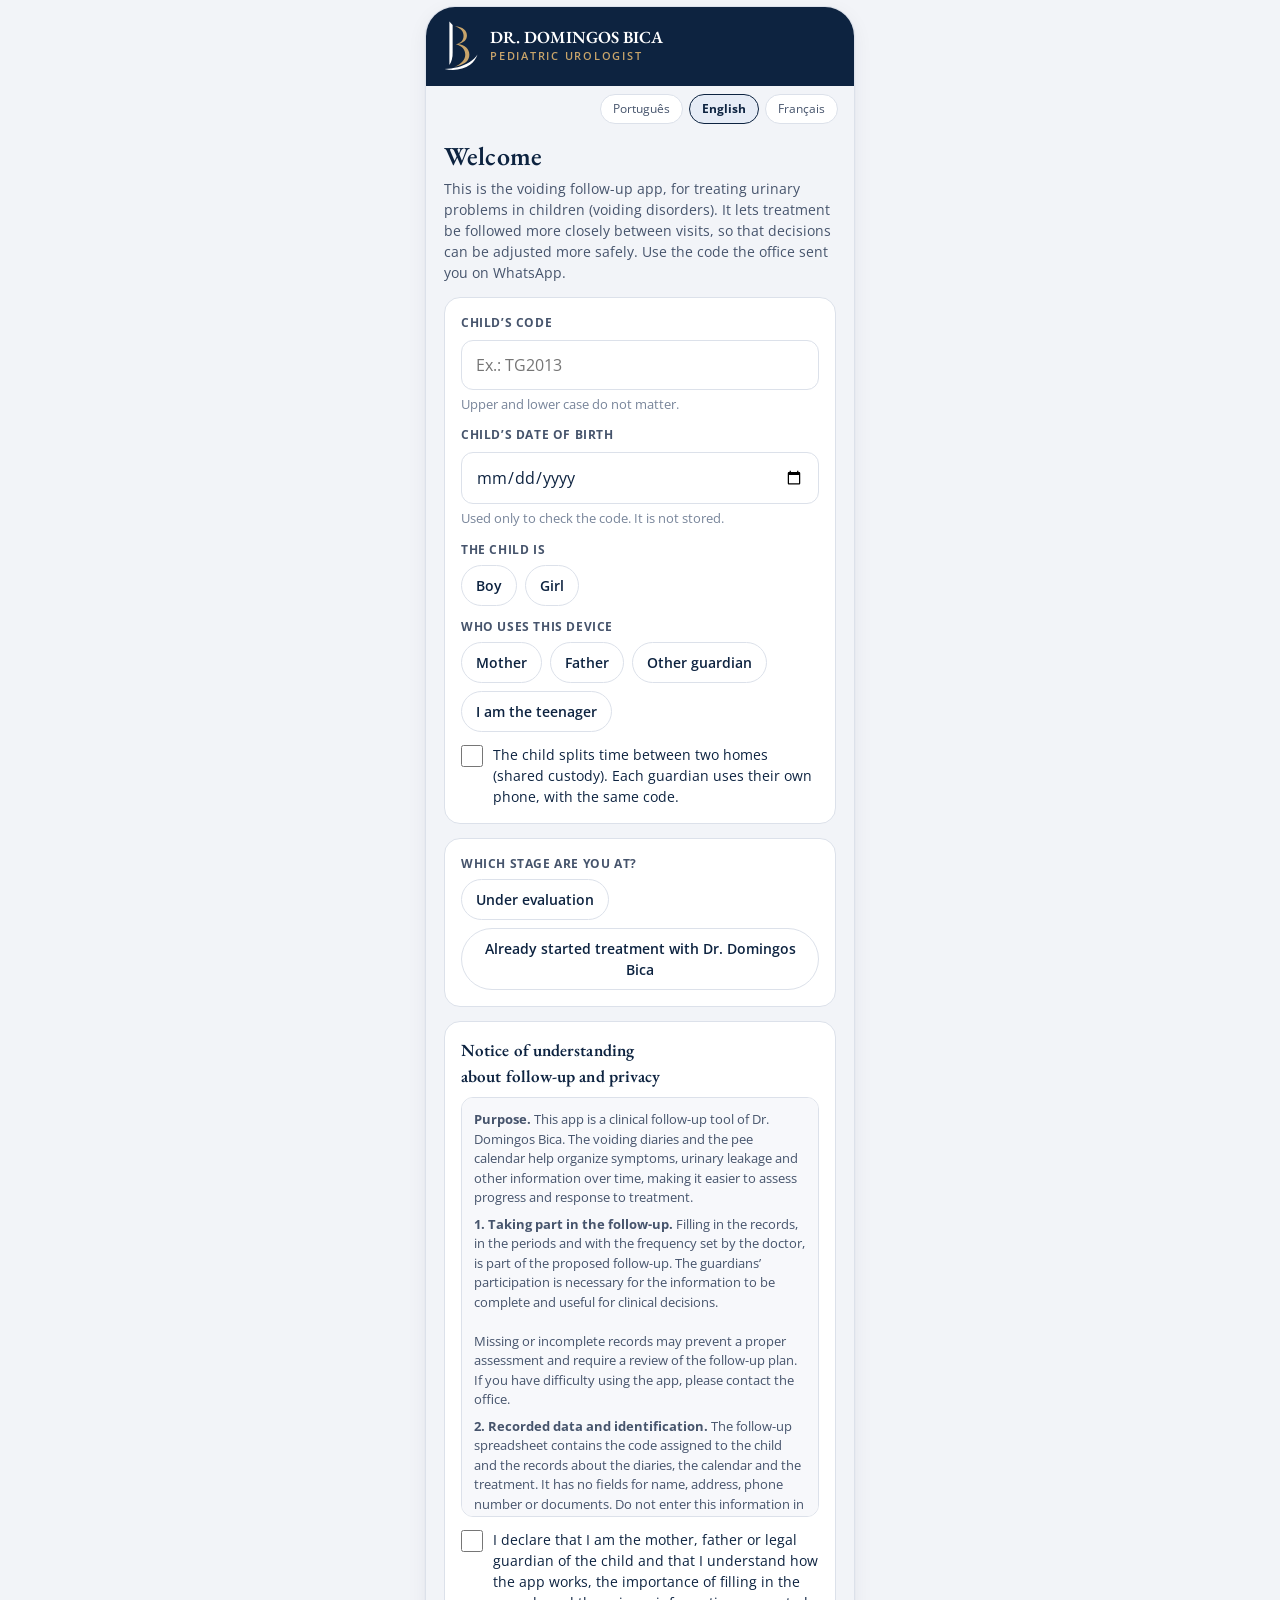
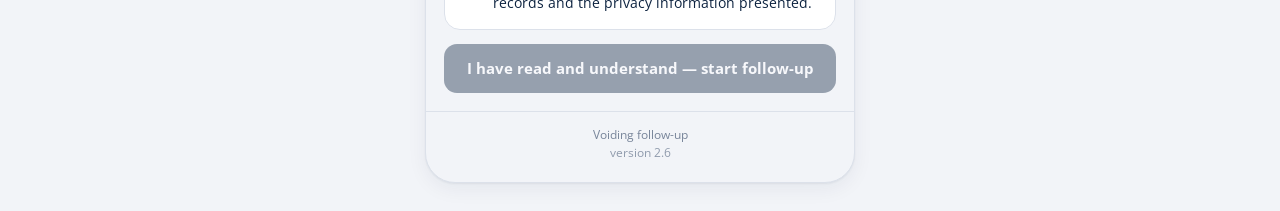
==== index.html @ 920773d8 "Add files via upload" ====
<!doctype html>
<html lang="pt-BR"><head><meta charset="utf-8">
<title>Calendário do xixi</title>
<meta name="viewport" content="width=device-width,initial-scale=1,viewport-fit=cover">
<meta name="theme-color" content="#0D2340">
<meta name="apple-mobile-web-app-capable" content="yes"><meta name="mobile-web-app-capable" content="yes">
<meta name="apple-mobile-web-app-title" content="Calendário do xixi">
<meta name="apple-mobile-web-app-status-bar-style" content="black-translucent">
<meta name="robots" content="noindex,nofollow">
<link rel="manifest" href="manifest.webmanifest">
<link rel="apple-touch-icon" href="icons/apple-touch-icon.png">
<link rel="icon" href="icons/icon-192.png">
<link rel="preload" href="fonts/open-sans-latin-400-normal.woff2" as="font" type="font/woff2" crossorigin>
<style>
@font-face{font-family:'EB Garamond';font-weight:500;font-style:normal;font-display:swap;src:url(fonts/eb-garamond-latin-500-normal.woff2) format('woff2')}
@font-face{font-family:'EB Garamond';font-weight:600;font-style:normal;font-display:swap;src:url(fonts/eb-garamond-latin-600-normal.woff2) format('woff2')}
@font-face{font-family:'Open Sans';font-weight:400;font-style:normal;font-display:swap;src:url(fonts/open-sans-latin-400-normal.woff2) format('woff2')}
@font-face{font-family:'Open Sans';font-weight:600;font-style:normal;font-display:swap;src:url(fonts/open-sans-latin-600-normal.woff2) format('woff2')}
@font-face{font-family:'Open Sans';font-weight:700;font-style:normal;font-display:swap;src:url(fonts/open-sans-latin-700-normal.woff2) format('woff2')}
/* Layout: duas superfícies. App dos pais = coluna de celular (marca azul-marinho e dourado). Painel do médico = ferramenta densa, largura total. */
:root{
  --bg:#F2F4F8; --surface:#FFFFFF; --surface2:#F7F8FB;
  --ink:#0D2340; --ink2:#46546C; --muted:#78859A;
  --line:#DCE1EA; --grid:#E4E8EF; --axis:#C3CBD8;
  --brand:#0D2340; --hdr:#0D2340; --hdr-ink:#FFFFFF; --gold:#C8A46A; --gold-ink:#7A5B22; --gold-wash:#F6EEDD;
  --btn:#0D2340; --btn-ink:#FFFFFF; --sel:#E6ECF6; --sel-line:#0D2340;
  --good:#0ca30c; --warn:#fab219; --crit:#d03b3b; --info:#2a78d6;
  --c-noite:#2a78d6; --c-dia:#eb6834; --c-int:#1baf7a; --med:#0D2340;
  --shadow:0 1px 2px rgba(13,35,64,.06),0 6px 20px rgba(13,35,64,.06);
  --serif:'EB Garamond',Georgia,'Times New Roman',serif; --sans:'Open Sans',system-ui,-apple-system,'Segoe UI',sans-serif;
}
@media (prefers-color-scheme:dark){:root:not([data-theme="light"]){
  --bg:#0A1424; --surface:#12203A; --surface2:#172846;
  --ink:#EAEFF7; --ink2:#B4C0D4; --muted:#8190A8;
  --line:#26395A; --grid:#22344F; --axis:#34496A;
  --hdr:#0F2848; --btn:#C8A46A; --btn-ink:#0D2340; --sel:#1C3156; --sel-line:#C8A46A; --gold-ink:#E3C48C; --gold-wash:#2A2A2E;
  --c-noite:#3987e5; --c-dia:#d95926; --c-int:#199e70; --med:#9DB4D8;
  --shadow:0 1px 2px rgba(0,0,0,.3),0 6px 20px rgba(0,0,0,.25); color-scheme:dark}}
:root[data-theme="dark"]{
  --bg:#0A1424; --surface:#12203A; --surface2:#172846;
  --ink:#EAEFF7; --ink2:#B4C0D4; --muted:#8190A8;
  --line:#26395A; --grid:#22344F; --axis:#34496A;
  --hdr:#0F2848; --btn:#C8A46A; --btn-ink:#0D2340; --sel:#1C3156; --sel-line:#C8A46A; --gold-ink:#E3C48C; --gold-wash:#2A2A2E;
  --c-noite:#3987e5; --c-dia:#d95926; --c-int:#199e70; --med:#9DB4D8;
  --shadow:0 1px 2px rgba(0,0,0,.3),0 6px 20px rgba(0,0,0,.25); color-scheme:dark}
*{box-sizing:border-box}
html,body{margin:0}
body{background:var(--bg);color:var(--ink);font:15px/1.5 var(--sans);padding-inline:max(16px,env(safe-area-inset-left,0px)) max(16px,env(safe-area-inset-right,0px));padding-block:0 28px;-webkit-text-size-adjust:100%}
button{font:inherit;color:inherit;cursor:pointer}
input,select,textarea{font:inherit;color:inherit}
h1,h2,h3{font-family:var(--serif);font-weight:600;margin:0;letter-spacing:.005em;text-wrap:balance}
h1{font-size:26px;line-height:1.15} h2{font-size:21px} h3{font-size:17px}
p{margin:0}
a{color:inherit}
.sr{position:absolute;left:-9999px}
:focus-visible{outline:2px solid var(--gold);outline-offset:2px}
/* barra do protótipo */
.proto{position:sticky;top:env(safe-area-inset-top,0px);z-index:30;background:var(--bg);padding:10px 0 8px;display:flex;flex-wrap:wrap;gap:8px 12px;align-items:center;justify-content:center;max-width:1120px;margin:0 auto}
.seg{display:inline-flex;background:var(--surface);border:1px solid var(--line);border-radius:12px;padding:3px;gap:2px}
.seg button{border:0;background:none;padding:7px 12px;border-radius:9px;font-size:13px;font-weight:600;color:var(--ink2);white-space:nowrap}
.seg button[aria-pressed="true"]{background:var(--btn);color:var(--btn-ink)}
.tag{font-size:11px;font-weight:700;letter-spacing:.06em;text-transform:uppercase;color:var(--gold-ink);background:var(--gold-wash);padding:4px 9px;border-radius:99px}
.mini{border:1px solid var(--line);background:var(--surface);border-radius:10px;padding:6px 10px;font-size:12px;color:var(--ink2)}
/* ===== app dos pais ===== */
.phone{max-width:430px;margin:6px auto 0;background:var(--bg);border-radius:30px;border:1px solid var(--line);box-shadow:var(--shadow);overflow:hidden;min-height:720px;position:relative;display:flex;flex-direction:column}
@media (max-width:520px){.phone{border-radius:0;border:0;box-shadow:none;margin-inline:calc(-1*max(16px,env(safe-area-inset-left,0px)));margin-inline-end:calc(-1*max(16px,env(safe-area-inset-right,0px)))}}
.hdr{background:var(--hdr);color:var(--hdr-ink);padding:14px 18px;display:flex;align-items:center;gap:12px}
.hdr svg{width:34px;height:auto;flex:none}
.hdr .nm{font-family:var(--serif);font-size:19px;font-weight:600;line-height:1.1}
.hdr .sub{font-size:11px;letter-spacing:.16em;text-transform:uppercase;color:var(--gold);font-weight:600;margin-top:2px}
.hdr .who{margin-left:auto;font-size:12px;color:#C9D3E4;text-align:right}
.body{padding:18px;display:flex;flex-direction:column;gap:14px;flex:1}
.foot{padding:14px 18px 20px;font-size:12px;color:var(--muted);text-align:center;border-top:1px solid var(--line)}
.foot a{color:var(--gold-ink);font-weight:600;text-decoration:none}
.card{background:var(--surface);border:1px solid var(--line);border-radius:16px;padding:16px}
.card.flat{box-shadow:none}
.lead{color:var(--ink2);font-size:14px}
.row{display:flex;gap:10px;align-items:center}
.row.wrap{flex-wrap:wrap}
.sp{flex:1}
.btn{display:inline-flex;align-items:center;justify-content:center;gap:8px;border:0;border-radius:13px;padding:13px 18px;font-weight:700;background:var(--btn);color:var(--btn-ink);min-height:48px;font-size:15px}
.btn.block{width:100%}
.btn.ghost{background:transparent;color:var(--ink);border:1.5px solid var(--line)}
.btn.gold{background:var(--gold);color:#0D2340}
.btn.sm{padding:8px 12px;min-height:36px;font-size:13px;border-radius:10px}
.btn[disabled]{opacity:.4;cursor:not-allowed}
.lbl{display:block;font-size:12px;font-weight:700;letter-spacing:.05em;text-transform:uppercase;color:var(--ink2);margin-bottom:6px}
.in{width:100%;border:1.5px solid var(--line);background:var(--surface);border-radius:12px;padding:12px 14px;min-height:48px}
.in:focus{outline:2px solid var(--gold);border-color:transparent}
.field{display:flex;flex-direction:column;gap:2px}
.chips{display:flex;flex-wrap:wrap;gap:8px}
.chip{border:1.5px solid var(--line);background:var(--surface);border-radius:99px;padding:9px 14px;font-size:14px;font-weight:600;min-height:40px;color:var(--ink)}
.chip[aria-pressed="true"]{background:var(--sel);border-color:var(--sel-line)}
.chk{display:flex;gap:10px;align-items:flex-start;font-size:14px;cursor:pointer}
.chk input{width:22px;height:22px;margin:1px 0 0;flex:none;accent-color:var(--brand)}
.term{max-height:min(52vh,420px);overflow:auto;border:1px solid var(--line);border-radius:12px;padding:12px;font-size:13px;color:var(--ink2);background:var(--surface2)}
.term p{margin:0 0 7px}
.note{font-size:12.5px;color:var(--ink2);background:var(--gold-wash);border-radius:12px;padding:10px 12px}
.menu{display:flex;flex-direction:column;gap:10px}
.mi{display:flex;align-items:center;gap:14px;width:100%;text-align:left;background:var(--surface);border:1px solid var(--line);border-radius:16px;padding:14px 16px;min-height:72px}
.mi .t{font-weight:700;font-size:16px}
.mi .d{font-size:13px;color:var(--ink2);margin-top:1px}
.mi .ic{width:44px;height:44px;border-radius:12px;background:var(--sel);display:grid;place-items:center;flex:none;font-size:22px}
.sem{display:inline-flex;align-items:center;gap:6px;font-size:12px;font-weight:700;padding:4px 9px 4px 6px;border-radius:99px;background:var(--surface2);border:1px solid var(--line);white-space:nowrap}
.sem i{display:grid;place-items:center;width:18px;height:18px;border-radius:50%;color:#fff;font-style:normal;font-size:12px;line-height:1}
.sem.g i{background:var(--good)} .sem.y i{background:var(--warn);color:#3a2a00} .sem.r i{background:var(--crit)} .sem.n i{background:var(--muted)}
.back{background:none;border:0;padding:6px 0;font-weight:700;color:var(--ink2);display:inline-flex;gap:6px;align-items:center;min-height:36px}
.big{display:grid;grid-template-columns:1fr 1fr;gap:10px}
.sym{display:flex;flex-direction:column;align-items:center;justify-content:center;gap:4px;border:2px solid var(--line);background:var(--surface);border-radius:18px;padding:14px 8px;min-height:104px;font-weight:700;font-size:13px;text-align:center}
.sym b{font-size:34px;line-height:1;font-weight:400}
.sym[aria-pressed="true"]{border-color:var(--sel-line);background:var(--sel)}
.cal{display:grid;grid-template-columns:repeat(7,1fr);gap:4px}
.cal .h{font-size:11px;font-weight:700;text-align:center;color:var(--muted);text-transform:uppercase;padding:2px 0}
.day{aspect-ratio:1/1.12;border:1px solid var(--line);background:var(--surface);border-radius:10px;padding:3px 2px;display:flex;flex-direction:column;align-items:center;justify-content:space-between;font-size:11px;color:var(--ink2);min-width:0}
.day b{font-size:18px;line-height:1;font-weight:400}
.day .fl{font-size:9px;line-height:1;min-height:9px}
.day.off{opacity:.38}
.day.today{border:2px solid var(--gold)}
.day.miss{background:var(--surface2)}
.day.hit{cursor:pointer}
.legend{display:grid;grid-template-columns:1fr 1fr;gap:6px 12px;font-size:12.5px;color:var(--ink2)}
.sheetbg{position:fixed;inset:0;background:rgba(5,12,25,.5);z-index:60;display:flex;align-items:flex-end;justify-content:center}
.sheet{background:var(--surface);width:100%;max-width:430px;border-radius:22px 22px 0 0;padding:18px 18px calc(18px + env(safe-area-inset-bottom,0px));max-height:92vh;overflow:auto;display:flex;flex-direction:column;gap:14px}
.sheet h2{font-size:20px}
.stepper{display:flex;align-items:center;gap:6px}
.stepper button{width:44px;height:44px;border-radius:12px;border:1.5px solid var(--line);background:var(--surface);font-size:22px;font-weight:700;line-height:1}
.stepper output{min-width:44px;text-align:center;font-size:20px;font-weight:700}
.qrow{display:flex;gap:10px;align-items:center;justify-content:space-between;padding:10px 0;border-top:1px solid var(--line)}
.qrow:first-child{border-top:0}
.qrow .q{font-size:14px;font-weight:600;flex:1}
.q small{display:block;font-weight:400;color:var(--muted);font-size:12px}
table.t{width:100%;border-collapse:collapse;font-size:13px}
table.t th{font-size:11px;letter-spacing:.05em;text-transform:uppercase;color:var(--muted);text-align:left;font-weight:700;padding:6px 8px;border-bottom:1px solid var(--line);white-space:nowrap}
table.t td{padding:8px;border-bottom:1px solid var(--line);vertical-align:top}
table.t tr:last-child td{border-bottom:0}
.tw{overflow-x:auto}
.toast{position:fixed;left:50%;bottom:calc(22px + env(safe-area-inset-bottom,0px));transform:translateX(-50%);background:var(--ink);color:var(--bg);padding:11px 16px;border-radius:12px;font-weight:600;font-size:14px;z-index:90;box-shadow:var(--shadow)}
#tip{position:fixed;z-index:95;pointer-events:none;background:var(--ink);color:var(--bg);font-size:12px;padding:6px 9px;border-radius:8px;max-width:240px;line-height:1.35;display:none}
/* ===== painel do médico ===== */
.doc{max-width:1120px;margin:6px auto 0;display:flex;flex-direction:column;gap:16px}
.dhdr{display:flex;align-items:center;gap:12px;flex-wrap:wrap}
.dhdr svg{width:34px;height:auto;flex:none}
.dhdr .nm{font-family:var(--serif);font-size:22px;font-weight:600;line-height:1.1}
.dhdr .sub{font-size:11px;letter-spacing:.16em;text-transform:uppercase;color:var(--gold-ink);font-weight:700}
.tabs{display:flex;gap:6px;overflow-x:auto;padding-bottom:2px}
.tabs button{border:1px solid var(--line);background:var(--surface);border-radius:99px;padding:8px 14px;font-weight:600;font-size:14px;white-space:nowrap}
.tabs button[aria-pressed="true"]{background:var(--btn);color:var(--btn-ink);border-color:transparent}
.kpis{display:grid;grid-template-columns:repeat(auto-fit,minmax(130px,1fr));gap:10px}
.kpi{background:var(--surface);border:1px solid var(--line);border-radius:14px;padding:12px 14px;text-align:left;display:flex;flex-direction:column;gap:2px}
.kpi b{font-size:30px;line-height:1.05;font-weight:700}
.kpi span{font-size:12.5px;color:var(--ink2)}
.pill{display:inline-flex;align-items:center;gap:6px;border-radius:99px;padding:3px 10px 3px 8px;font-size:12px;font-weight:700;background:var(--surface2);border:1px solid var(--line);white-space:nowrap}
.pill u{width:9px;height:9px;display:inline-block;background:var(--muted);border-radius:50%}
.pill.warn u{background:var(--warn)} .pill.crit u{background:var(--crit);border-radius:2px;transform:rotate(45deg)} .pill.ok u{background:var(--good)} .pill.info u{background:var(--info);border-radius:2px} .pill.gray u{background:var(--muted)}
.mod{display:inline-block;font-size:11px;font-weight:700;padding:2px 7px;border-radius:6px;background:var(--sel);color:var(--ink);margin-right:3px}
.g2{display:grid;grid-template-columns:repeat(auto-fit,minmax(300px,1fr));gap:14px}
.plist tr{cursor:pointer}
.plist tr:hover td{background:var(--surface2)}
.charttitle{display:flex;gap:8px;align-items:baseline;flex-wrap:wrap;margin-bottom:2px}
.charttitle h3{font-size:16px}
.charttitle small{color:var(--muted);font-size:12.5px}
.chartbox svg{display:block;width:100%;height:auto;overflow:visible}
.chartbox text{fill:var(--muted);font:11px var(--sans)}
.chartbox text.k{fill:var(--ink2)}
.stat{display:flex;flex-direction:column;gap:2px;min-width:110px}
.stat b{font-size:28px;line-height:1.05}
.stat span{font-size:12.5px;color:var(--ink2)}
.wk{display:grid;grid-template-columns:34px 1fr 48px;gap:8px;align-items:center;font-size:12.5px;color:var(--ink2)}
.wk i{display:block;height:12px;border-radius:0 4px 4px 0;background:var(--c-noite)}
.bar{height:14px;background:var(--grid);border-radius:7px;overflow:hidden;position:relative}
.bar i{display:block;height:100%;background:var(--c-noite);border-radius:7px 0 0 7px}
.flag{font-size:11px;font-weight:700;border-radius:6px;padding:1px 6px;background:var(--gold-wash);color:var(--gold-ink)}
textarea.msg{width:100%;min-height:130px;border:1.5px solid var(--line);background:var(--surface2);border-radius:12px;padding:12px;font-size:13.5px;line-height:1.5;resize:vertical}
.hint{font-size:12.5px;color:var(--muted)}
details>summary{cursor:pointer;font-weight:700}
@media (max-width:520px){.seg{max-width:100%}.seg button{padding:7px 8px;font-size:12px}.proto .seg{flex-wrap:wrap;justify-content:center}}
.hdr .nm,.dhdr .nm{text-transform:uppercase;width:max-content;white-space:nowrap}
.hdr .nm{font-size:17px}.hdr .sub,.dhdr .sub{width:max-content;white-space:nowrap}
/* iPhone: evita zoom automático ao tocar em campos e rolagem lateral */
html,body{overflow-x:hidden;overflow-x:clip;max-width:100%}
.in,input,select,textarea{font-size:16px}
.field{min-width:0}
input[type=date],input[type=time],input[type=number]{min-width:0;max-width:100%;-webkit-appearance:none;appearance:none;text-align:left}
input[type=date]::-webkit-date-and-time-value{text-align:left;min-height:1.2em}

.lang{display:flex;justify-content:flex-end;gap:6px;padding:8px 16px 0;flex-wrap:wrap}
.lang button{font:inherit;font-size:12px;min-height:30px;padding:4px 12px;border:1px solid var(--line);background:var(--surface);color:var(--ink2);border-radius:999px;cursor:pointer}
.lang button[aria-pressed="true"]{background:var(--sel);border-color:var(--sel-line);color:var(--ink);font-weight:700}
.mi.locked{opacity:.55;cursor:default;background:var(--surface2)}
.mi.locked .lock{font-size:16px;flex:none}

a.btn{text-decoration:none}

h3.ct{display:flex;align-items:center;gap:10px;margin-bottom:4px;color:var(--c-noite);font-size:19px}
h3.ct span{font-size:1.35em;line-height:1}
.day .st{font-weight:700;font-size:11px;margin-right:2px}
.day .st.ok{color:var(--good)} .day .st.wn{color:#c98a00} .day .st.bad{color:var(--crit)}
.dots::after{content:'';display:inline-block;width:1.2em;text-align:left;animation:dots 1.2s steps(4,end) infinite}
@keyframes dots{0%{content:''}25%{content:'.'}50%{content:'..'}75%{content:'...'}}
.ld{position:fixed;top:0;left:0;right:0;height:3px;z-index:99;background:linear-gradient(90deg,transparent,var(--gold),transparent);background-size:40% 100%;background-repeat:no-repeat;animation:ld 1s linear infinite}
@keyframes ld{from{background-position:-40% 0}to{background-position:140% 0}}

.chip.tiny{min-height:0;padding:5px 11px;font-size:12.5px;white-space:nowrap}
details.acc{padding:0}
details.acc>summary{list-style:none;display:flex;align-items:center;gap:10px;padding:14px 16px;cursor:pointer;font-size:16px}
details.acc>summary::-webkit-details-marker{display:none}
details.acc>summary b{flex:1;font-family:var(--serif,inherit);font-weight:600;font-size:18px;color:var(--c-noite)}
details.acc>summary .ic,details.acc>summary>span:first-child{font-size:22px}
details.acc>summary::after{content:'›';font-size:22px;color:var(--muted);transition:transform .2s}
details.acc[open]>summary::after{transform:rotate(90deg)}

details.acc>.accb{padding:6px 16px 14px}

.clinks{display:grid;grid-template-columns:repeat(3,1fr);gap:10px;padding:14px 18px 6px}
.clinks a{display:flex;flex-direction:column;align-items:center;justify-content:center;gap:6px;min-height:84px;padding:12px 6px;text-align:center;font-size:13px;font-weight:600;line-height:1.25;color:var(--c-noite);text-decoration:none;background:var(--surface);border:1px solid var(--line);border-radius:16px;box-shadow:var(--shadow)}
.clinks a span{font-size:24px;line-height:1}
.clinks a:active{background:var(--sel)}
.card.dim{opacity:.62;background:var(--surface2)}

</style></head><body>
<main id="app"></main>
<script>
/* Preencha API_URL com o endereço do programa do Google (termina em /exec) */
const API_URL='https://script.google.com/macros/s/AKfycbxOjWwSj60sG7hnjUilc_hHmllMNoVv36OOzKeRVvDBodoyF36NVerPX-jxHn_pS4eX/exec';
const APP_V='2.6';
const TERMO_V='2026-10-v2';

'use strict';
const MS=864e5;
const mkToday=()=>{const d=new Date();return new Date(d.getFullYear(),d.getMonth(),d.getDate(),12)};
let TODAY=mkToday();
const P=s=>{const a=s.split('-').map(Number);return new Date(a[0],a[1]-1,a[2],12)};
const p2=n=>String(n).padStart(2,'0');
const I=d=>d.getFullYear()+'-'+p2(d.getMonth()+1)+'-'+p2(d.getDate());
const add=(d,n)=>{const r=new Date(d.getTime());r.setDate(r.getDate()+n);return r};
const diff=(a,b)=>Math.round((a-b)/MS);
let F=d=>p2(d.getDate())+'/'+p2(d.getMonth()+1);
let FY=d=>F(d)+'/'+d.getFullYear();
let DS=['dom','seg','ter','qua','qui','sex','sáb'];
let DL=['domingo','segunda-feira','terça-feira','quarta-feira','quinta-feira','sexta-feira','sábado'];
let MN=['janeiro','fevereiro','março','abril','maio','junho','julho','agosto','setembro','outubro','novembro','dezembro'];
const monday=d=>add(d,-((d.getDay()+6)%7));
const esc=s=>String(s==null?'':s).replace(/[&<>"]/g,c=>({'&':'&amp;','<':'&lt;','>':'&gt;','"':'&quot;'}[c]));
const num=(v,dec)=>{const s=(Math.round(v*10)/10).toFixed(dec==null?1:dec);return s.replace('.',',').replace(/,0$/,'')};
const MARK='<svg viewBox="50 45 480 715" aria-hidden="true"><path fill="currentColor" d="M126 52 L172 100 L172 496 C172 556 160 614 126 666 Z"/><path fill="#C8A46A" d="M205 118 C315 126 374 177 374 251 C374 315 330 350 250 371 C345 386 408 441 408 520 C408 611 333 663 198 691 C297 648 350 592 350 520 C350 450 310 403 218 374 C301 350 326 307 326 252 C326 190 285 145 205 118 Z"/><path fill="currentColor" d="M58 724 C185 720 311 690 408 629 C458 598 493 563 523 519 C503 578 467 628 418 664 C323 733 194 751 58 724 Z"/></svg>';


/* ===== idiomas: português (padrão), inglês e francês =====
   Os valores gravados na planilha continuam em português (o médico lê assim);
   só o que aparece na tela muda. */
const LANGS=['pt','en','fr'];
const LANG_KEY='mic.lang';
let LANG='pt';
const LNAME={pt:'Português',en:'English',fr:'Français'};
const DAYS={
 pt:{s:['dom','seg','ter','qua','qui','sex','sáb'],l:['domingo','segunda-feira','terça-feira','quarta-feira','quinta-feira','sexta-feira','sábado'],m:['janeiro','fevereiro','março','abril','maio','junho','julho','agosto','setembro','outubro','novembro','dezembro']},
 en:{s:['Sun','Mon','Tue','Wed','Thu','Fri','Sat'],l:['Sunday','Monday','Tuesday','Wednesday','Thursday','Friday','Saturday'],m:['January','February','March','April','May','June','July','August','September','October','November','December']},
 fr:{s:['dim','lun','mar','mer','jeu','ven','sam'],l:['dimanche','lundi','mardi','mercredi','jeudi','vendredi','samedi'],m:['janvier','février','mars','avril','mai','juin','juillet','août','septembre','octobre','novembre','décembre']}
};
function detectLang(){
 try{const l=localStorage.getItem(LANG_KEY);if(LANGS.includes(l))return l}catch(e){}
 const n=String((navigator.languages&&navigator.languages[0])||navigator.language||'pt').slice(0,2).toLowerCase();
 return LANGS.includes(n)?n:'pt';
}
function setLang(l,keep){
 if(!LANGS.includes(l))l='pt';
 LANG=l;DS=DAYS[l].s;DL=DAYS[l].l;MN=DAYS[l].m;
 F=l==='en'?(d=>MN[d.getMonth()].slice(0,3)+' '+d.getDate()):(d=>p2(d.getDate())+'/'+p2(d.getMonth()+1));
 FY=l==='en'?(d=>F(d)+', '+d.getFullYear()):(d=>F(d)+'/'+d.getFullYear());
 try{document.documentElement.lang=l==='pt'?'pt-BR':l;if(!keep)localStorage.setItem(LANG_KEY,l)}catch(e){}
}
const t=(k,...a)=>{const m=M[k],i=LANG==='en'?1:LANG==='fr'?2:0;let s=m?(m[i]||m[0]):k;return s.replace(/\{(\d)\}/g,(_,j)=>a[j]==null?'':a[j])};
/* rótulo na tela de um valor que é gravado em português */
const VL=v=>M['v.'+v]?t('v.'+v):v;
const M={
/* valores gravados */
'v.ausente':['ausente','none','aucune'],'v.nenhuma':['nenhuma','none','aucune'],'v.gotas':['gotas','drops','gouttes'],'v.roupa íntima':['roupa íntima','underwear','sous-vêtements'],'v.roupa molhada':['roupa molhada','wet clothes','vêtements mouillés'],
'v.Água':['Água','Water','Eau'],'v.Suco':['Suco','Juice','Jus'],'v.Leite':['Leite','Milk','Lait'],'v.Refrigerante':['Refrigerante','Soda','Soda'],'v.Outro':['Outro','Other','Autre'],
/* símbolos e motivos do calendário */
'fr.seca':['Fralda seca (noite seca)','Dry diaper (dry night)','Couche sèche (nuit sèche)'],'fr.pouco':['Fralda só um pouco úmida','Diaper only slightly damp','Couche seulement un peu humide'],'fr.umida':['Fralda molhada (xixi durante o sono)','Wet diaper (wet during sleep)','Couche mouillée (pipi pendant le sommeil)'],
'nt.fr':['<b>🌙 Como estava a noite?</b> Anote de manhã como estava a fralda (ou a cama, se a criança já dorme sem fralda).','<b>🌙 How was the night?</b> Note in the morning how the diaper was (or the bed, if the child no longer wears one).','<b>🌙 Comment était la nuit ?</b> Notez le matin l’état de la couche (ou du lit).'],
'cal.frk':['Fralda da noite','Night-time diaper','Couche de nuit'],'cal.frp':['Anote de manhã se a fralda estava seca, só um pouco úmida ou molhada.','Note in the morning whether the diaper was dry, slightly damp or wet.','Notez le matin si la couche était sèche, un peu humide ou mouillée.'],
'cal.frst':['<b style="color:var(--good)">✔</b> noite registrada · <b style="color:var(--crit)">!</b> noite sem registro','<b style="color:var(--good)">✔</b> night recorded · <b style="color:var(--crit)">!</b> night not recorded','<b style="color:var(--good)">✔</b> nuit enregistrée · <b style="color:var(--crit)">!</b> nuit non enregistrée'],
'cal.frt1':['Anotar todas as manhãs leva poucos segundos e mostra se o tratamento está funcionando.','Noting it every morning takes a few seconds and shows whether the treatment is working.','Le noter chaque matin prend quelques secondes et montre si le traitement fonctionne.'],
'cal.frt2':['Nesta idade é comum a criança ainda usar fralda à noite. Anotem do jeito que estiver, sem cobrar a criança.','At this age it is common to still wear a diaper at night. Just record what you find, without pressuring the child.','À cet âge, il est courant de porter encore une couche la nuit. Notez simplement, sans mettre la pression.'],
'sym.seca':['Noite seca','Dry night','Nuit sèche'],'sym.umida':['Xixi durante o sono','Wet during sleep','Pipi pendant le sommeil'],'sym.pouco':['Molhou só um pouquinho','Only a little wet','Un tout petit peu mouillé'],'sym.acordou':['Acordou sozinho para fazer xixi','Woke up alone to pee','S’est réveillé seul pour faire pipi'],
'raz.liquido':['Bebeu líquido antes de deitar','Drank fluids before bed','A bu avant de se coucher'],'raz.tarde':['Dormiu tarde','Went to bed late','S’est couché tard'],'raz.viagem':['Viagem ou festa','Trip or party','Voyage ou fête'],'raz.ar':['Ar-condicionado ou ventilador','Air conditioning or fan','Climatisation ou ventilateur'],'raz.estresse':['Estresse','Stress','Stress'],'raz.doenca':['Doença','Illness','Maladie'],'raz.outro':['Outro','Other','Autre'],
/* gerais */
'back':['‹ Voltar','‹ Back','‹ Retour'],'cancel':['Cancelar','Cancel','Annuler'],'save':['Salvar','Save','Enregistrer'],'close':['Fechar','Close','Fermer'],'goback':['Voltar','Back','Retour'],
'hello':['Olá!','Hello!','Bonjour !'],'loading':['Carregando…','Loading…','Chargement…'],'code':['Código','Code','Code'],
'sub':['Urologista Pediátrico','Pediatric Urologist','Urologue pédiatrique'],'less':['menos','less','moins'],'more':['mais','more','plus'],
/* rodapé */
'f.send1':['{0} registro para enviar','{0} record to send','{0} enregistrement à envoyer'],'f.sendn':['{0} registros para enviar','{0} records to send','{0} enregistrements à envoyer'],'f.sent':['Tudo salvo e enviado','All saved and sent','Tout est enregistré et envoyé'],
'f.auth':['Este aparelho precisa entrar de novo. Vá em “Como usar” e toque em “Sair deste aparelho”.','This device needs to sign in again. Go to “How to use” and tap “Sign out of this device”.','Cet appareil doit se reconnecter. Allez dans « Mode d’emploi » et touchez « Quitter cet appareil ».'],
'f.brand':['Acompanhamento miccional','Voiding follow-up','Suivi mictionnel'],'f.ver':['versão','version','version'],
/* entrada */
'ob.title':['Bem-vindos','Welcome','Bienvenue'],
'ob.intro':['Este é o aplicativo de acompanhamento miccional, para o tratamento dos problemas de xixi (distúrbios miccionais). Com ele, o tratamento é acompanhado com mais rigor e controle entre as consultas, e as condutas podem ser ajustadas com mais segurança. Use o código que o consultório enviou pelo WhatsApp.','This is the voiding follow-up app, for treating urinary problems in children (voiding disorders). It lets treatment be followed more closely between visits, so that decisions can be adjusted more safely. Use the code the office sent you on WhatsApp.','Voici l’application de suivi mictionnel, pour le traitement des problèmes urinaires de l’enfant (troubles mictionnels). Elle permet de suivre le traitement avec plus de rigueur entre les consultations et d’ajuster les décisions plus sûrement. Utilisez le code envoyé par le cabinet sur WhatsApp.'],
'ob.code':['Código da criança','Child’s code','Code de l’enfant'],'ob.read':['Código lido: ','Code read: ','Code lu : '],'ob.case':['Maiúsculas e minúsculas não importam.','Upper and lower case do not matter.','Majuscules et minuscules n’ont pas d’importance.'],
'ob.dob':['Data de nascimento da criança','Child’s date of birth','Date de naissance de l’enfant'],'ob.dobh':['Serve só para conferir o código. Não fica guardada.','Used only to check the code. It is not stored.','Sert uniquement à vérifier le code. Elle n’est pas conservée.'],
'ob.sx':['A criança é','The child is','L’enfant est'],'ob.M':['Menino','Boy','Garçon'],'ob.F':['Menina','Girl','Fille'],
'ob.who':['Quem usa este aparelho','Who uses this device','Qui utilise cet appareil'],'ob.mae':['Mãe','Mother','Mère'],'ob.pai':['Pai','Father','Père'],'ob.outro':['Outro responsável','Other guardian','Autre responsable légal'],'ob.adol':['Sou o adolescente','I am the teenager','Je suis l’adolescent(e)'],
'ob.cas':['A criança divide o tempo entre duas casas (guarda compartilhada). Cada responsável usa o próprio celular, com o mesmo código.','The child splits time between two homes (shared custody). Each guardian uses their own phone, with the same code.','L’enfant partage son temps entre deux domiciles (garde partagée). Chaque responsable utilise son propre téléphone, avec le même code.'],
'ob.phase':['Em que fase estão?','Which stage are you at?','À quelle étape en êtes-vous ?'],'ob.inv':['Em investigação','Under evaluation','En cours d’évaluation'],'ob.trat':['Já iniciou tratamento com o Dr. Domingos Bica','Already started treatment with Dr. Domingos Bica','A déjà commencé le traitement avec le Dr Domingos Bica'],
'ob.why':['O que traz vocês ao consultório?','What brings you to the office?','Qu’est-ce qui vous amène au cabinet ?'],'ob.mn':['Xixi na cama durante a noite (enurese)','Wetting the bed at night (enuresis)','Pipi au lit la nuit (énurésie)'],
'ob.md':['Perdas, urgência ou outros problemas para urinar durante o dia','Leaks, urgency or other problems urinating during the day','Fuites, urgences ou autres problèmes pour uriner pendant la journée'],
'ob.nd':['O Dr. Domingos pediu quantos diários miccionais?','How many voiding diaries did Dr. Domingos ask for?','Combien de journaux mictionnels le Dr Domingos a-t-il demandés ?'],
'ob.term':['Termo de ciência sobre o acompanhamento e a privacidade','Notice of understanding about follow-up and privacy','Avis de prise de connaissance sur le suivi et la confidentialité'],
'ob.t0':['<b>Finalidade.</b> Este aplicativo é uma ferramenta de acompanhamento clínico do Dr. Domingos Bica. Os diários miccionais e o calendário do xixi permitem organizar os sintomas, as perdas urinárias e outras informações ao longo do tempo, facilitando a avaliação da evolução e da resposta ao tratamento.','<b>Purpose.</b> This app is a clinical follow-up tool of Dr. Domingos Bica. The voiding diaries and the pee calendar help organize symptoms, urinary leakage and other information over time, making it easier to assess progress and response to treatment.','<b>Finalité.</b> Cette application est un outil de suivi clinique du Dr Domingos Bica. Les journaux mictionnels et le calendrier du pipi permettent d’organiser les symptômes, les fuites urinaires et d’autres informations dans le temps, facilitant l’évaluation de l’évolution et de la réponse au traitement.'],
'ob.t1':['<b>1. Participação no acompanhamento.</b> O preenchimento dos registros, nos períodos e na frequência orientados pelo médico, integra o acompanhamento proposto. A participação dos responsáveis é necessária para que as informações sejam completas e úteis às decisões clínicas.<br><br>A ausência ou o preenchimento incompleto dos registros pode impedir uma avaliação adequada e exigir revisão do plano de acompanhamento. Em caso de dificuldade para utilizar o aplicativo, entre em contato com o consultório.','<b>1. Taking part in the follow-up.</b> Filling in the records, in the periods and with the frequency set by the doctor, is part of the proposed follow-up. The guardians’ participation is necessary for the information to be complete and useful for clinical decisions.<br><br>Missing or incomplete records may prevent a proper assessment and require a review of the follow-up plan. If you have difficulty using the app, please contact the office.','<b>1. Participation au suivi.</b> Remplir les enregistrements, aux périodes et à la fréquence indiquées par le médecin, fait partie du suivi proposé. La participation des responsables est nécessaire pour que les informations soient complètes et utiles aux décisions cliniques.<br><br>L’absence ou le remplissage incomplet des enregistrements peut empêcher une évaluation adéquate et nécessiter une révision du plan de suivi. En cas de difficulté pour utiliser l’application, contactez le cabinet.'],
'ob.t2':['<b>2. Dados registrados e identificação.</b> A planilha de acompanhamento contém o código atribuído à criança e os registros relativos aos diários, ao calendário e ao tratamento. Não contém campos para nome, endereço, telefone ou documentos. Não inclua essas informações em eventuais campos de texto livre.<br><br>O código permite ao médico relacionar os registros à criança por meio do prontuário, onde a identificação é mantida separadamente. Os registros são informações de saúde e recebem a proteção prevista na LGPD.','<b>2. Recorded data and identification.</b> The follow-up spreadsheet contains the code assigned to the child and the records about the diaries, the calendar and the treatment. It has no fields for name, address, phone number or documents. Do not enter this information in any free-text fields.<br><br>The code lets the doctor link the records to the child through the medical record, where identification is kept separately. The records are health information and are protected under Brazil’s data protection law (LGPD).','<b>2. Données enregistrées et identification.</b> Le tableur de suivi contient le code attribué à l’enfant et les enregistrements relatifs aux journaux, au calendrier et au traitement. Il ne contient aucun champ pour le nom, l’adresse, le téléphone ou les documents. N’inscrivez pas ces informations dans les éventuels champs de texte libre.<br><br>Le code permet au médecin de relier les enregistrements à l’enfant par le dossier médical, où l’identification est conservée séparément. Les enregistrements sont des informations de santé et bénéficient de la protection prévue par la loi brésilienne sur les données (LGPD).'],
'ob.t3':['<b>3. Acesso e armazenamento.</b> Somente o Dr. Domingos Bica tem acesso à planilha de acompanhamento no Google Drive. O Google fornece a infraestrutura de armazenamento, que pode envolver processamento fora do Brasil. O acesso é restrito e sujeito às medidas de segurança adotadas pelo consultório e pelos serviços utilizados.','<b>3. Access and storage.</b> Only Dr. Domingos Bica has access to the follow-up spreadsheet on Google Drive. Google provides the storage infrastructure, which may involve processing outside Brazil. Access is restricted and subject to the security measures adopted by the office and the services used.','<b>3. Accès et stockage.</b> Seul le Dr Domingos Bica a accès au tableur de suivi sur Google Drive. Google fournit l’infrastructure de stockage, ce qui peut impliquer un traitement hors du Brésil. L’accès est restreint et soumis aux mesures de sécurité adoptées par le cabinet et par les services utilisés.'],
'ob.t4':['<b>4. Comunicações do acompanhamento.</b> O acompanhamento inclui lembretes de consulta, de preenchimento dos diários e do calendário, além de mensagens de incentivo relacionadas ao tratamento. Quando enviados pelo consultório, serão utilizados os contatos já existentes no prontuário. Essas comunicações não substituem as avaliações médicas.','<b>4. Follow-up communications.</b> The follow-up includes reminders for visits and for filling in the diaries and the calendar, as well as encouragement messages related to the treatment. When sent by the office, the contact details already in the medical record will be used. These communications do not replace medical assessments.','<b>4. Communications du suivi.</b> Le suivi comprend des rappels de consultation et de remplissage des journaux et du calendrier, ainsi que des messages d’encouragement liés au traitement. Lorsqu’ils sont envoyés par le cabinet, les coordonnées déjà présentes dans le dossier médical sont utilisées. Ces communications ne remplacent pas les évaluations médicales.'],
'ob.t5':['<b>5. Inatividade e desativação.</b> O acesso é destinado aos pacientes em acompanhamento ativo. Na ausência dos registros solicitados ou de continuidade do acompanhamento, o consultório poderá comunicar a necessidade de regularização, informando o prazo aplicável.<br><br>Se a situação persistir após esse prazo, o acesso poderá ser desativado. A desativação do aplicativo não representa, por si só, alta médica nem encerramento do atendimento. A retomada do uso deverá ser combinada com o consultório.','<b>5. Inactivity and deactivation.</b> Access is intended for patients in active follow-up. If the requested records are missing or the follow-up is not continued, the office may let you know that it needs to be regularized, stating the applicable deadline.<br><br>If the situation persists after that deadline, access may be deactivated. Deactivating the app is not, in itself, a medical discharge or the end of care. Resuming use should be arranged with the office.','<b>5. Inactivité et désactivation.</b> L’accès est destiné aux patients en suivi actif. En l’absence des enregistrements demandés ou de poursuite du suivi, le cabinet pourra signaler la nécessité de régularisation en indiquant le délai applicable.<br><br>Si la situation persiste après ce délai, l’accès pourra être désactivé. La désactivation de l’application ne représente pas, en soi, une sortie médicale ni la fin de la prise en charge. La reprise de l’usage devra être convenue avec le cabinet.'],
'ob.t6':['<b>6. Conservação e direitos.</b> Os registros serão mantidos pelo tempo necessário à assistência e ao cumprimento das obrigações legais e profissionais. Informações relevantes poderão integrar o prontuário.<br><br>Dúvidas e solicitações de acesso, correção ou exclusão, quando cabível, poderão ser encaminhadas ao consultório pelo botão de contato na aba Ajuda do aplicativo. A desativação do aplicativo não implica exclusão automática dos registros.','<b>6. Retention and rights.</b> Records will be kept for as long as necessary for care and to meet legal and professional obligations. Relevant information may become part of the medical record.<br><br>Questions and requests for access, correction or deletion, where applicable, can be sent to the office through the contact button in the app’s Help tab. Deactivating the app does not automatically delete the records.','<b>6. Conservation et droits.</b> Les enregistrements seront conservés le temps nécessaire aux soins et au respect des obligations légales et professionnelles. Des informations pertinentes pourront être intégrées au dossier médical.<br><br>Les questions et demandes d’accès, de correction ou de suppression, lorsque cela est possible, peuvent être adressées au cabinet via le bouton de contact de l’onglet Aide de l’application. La désactivation de l’application n’entraîne pas la suppression automatique des enregistrements.'],
'ob.t7':['<b>7. Limites da ferramenta.</b> Os registros são analisados nas avaliações combinadas com o médico, e não em tempo real. O preenchimento não garante leitura imediata nem ajuste automático do tratamento.<br><br>Em caso de urgência, não aguarde resposta pelo aplicativo ou por mensagens: procure um serviço de urgência.','<b>7. Limits of the tool.</b> Records are reviewed at the evaluations arranged with the doctor, not in real time. Filling them in does not guarantee immediate review or automatic treatment adjustment.<br><br>In an emergency, do not wait for a reply through the app or messages: seek emergency care.','<b>7. Limites de l’outil.</b> Les enregistrements sont analysés lors des évaluations convenues avec le médecin, et non en temps réel. Les remplir ne garantit ni lecture immédiate ni ajustement automatique du traitement.<br><br>En cas d’urgence, n’attendez pas de réponse par l’application ou par message : recourez à un service d’urgence.'],
'ob.tv':['Versão do termo: ','Form version: ','Version du formulaire : '],
'ob.agree':['Declaro ser mãe, pai ou responsável legal pela criança e estar ciente do funcionamento do aplicativo, da importância do preenchimento dos registros e das informações de privacidade apresentadas.','I declare that I am the mother, father or legal guardian of the child and that I understand how the app works, the importance of filling in the records and the privacy information presented.','Je déclare être la mère, le père ou le responsable légal de l’enfant et avoir compris le fonctionnement de l’application, l’importance du remplissage des enregistrements et les informations de confidentialité présentées.'],
'ob.assent':['Entendi e concordo em participar.','I understand and agree to take part.','J’ai compris et j’accepte de participer.'],
'ob.assenth':['Seus responsáveis só veem “preenchido ✔”. Se achar que eles devem ver como estão as suas noites, você ativa essa opção no menu, quando quiser.','Your guardians only see “done ✔”. If you decide they should see how your nights are going, you can turn this on in the menu at any time.','Vos responsables voient seulement « rempli ✔ ». Si vous pensez qu’ils doivent voir comment se passent vos nuits, vous pouvez activer cette option dans le menu quand vous voulez.'],
'ob.go':['Li e estou ciente — iniciar acompanhamento','I have read and understand — start follow-up','J’ai lu et je suis informé(e) — commencer le suivi'],'ob.busy':['Entrando…','Signing in…','Connexion…'],
'err.dados':['O código ou a data de nascimento não conferem. Confira com o consultório.','The code or date of birth does not match. Please check with the office.','Le code ou la date de naissance ne correspondent pas. Vérifiez auprès du cabinet.'],
'err.bloqueado':['Muitas tentativas. Tente novamente daqui a 1 hora.','Too many attempts. Please try again in 1 hour.','Trop de tentatives. Réessayez dans 1 heure.'],
'err.termo':['O termo mudou. Feche e abra o aplicativo de novo.','The consent form has changed. Close and reopen the app.','Le formulaire a changé. Fermez et rouvrez l’application.'],
'err.codigo':['Código inválido. Use as iniciais e o ano de nascimento, como no exemplo.','Invalid code. Use the initials and the year of birth, as in the example.','Code invalide. Utilisez les initiales et l’année de naissance, comme dans l’exemple.'],
'err.rede':['Sem conexão com a internet. Tente de novo.','No internet connection. Please try again.','Pas de connexion internet. Réessayez.'],
'err.config':['O aplicativo ainda não foi configurado.','The app has not been set up yet.','L’application n’est pas encore configurée.'],
'err.ocupado':['O serviço está ocupado. Tente de novo em instantes.','The service is busy. Please try again shortly.','Le service est occupé. Réessayez dans un instant.'],
'err.x':['Não foi possível entrar. Tente de novo.','Could not sign in. Please try again.','Connexion impossible. Réessayez.'],
/* espera */
'wait.enc':['Acompanhamento encerrado','Follow-up closed','Suivi terminé'],'wait.rec':['Cadastro recebido','Registration received','Inscription reçue'],
'wait.enct':['O acompanhamento deste código foi encerrado pelo consultório. Para voltar a usar o aplicativo, fale com o consultório.','Follow-up for this code has been closed by the office. To use the app again, please contact the office.','Le suivi de ce code a été clôturé par le cabinet. Pour réutiliser l’application, contactez le cabinet.'],
'wait.rect':['O Dr. Domingos vai liberar o seu acompanhamento em breve. Enquanto isso, nada precisa ser preenchido.','Dr. Domingos will activate your follow-up shortly. Meanwhile, nothing needs to be filled in.','Le Dr Domingos va activer votre suivi prochainement. D’ici là, rien n’a besoin d’être rempli.'],
'wait.btn':['Verificar agora','Check now','Vérifier maintenant'],'wait.busy':['Verificando…','Checking…','Vérification…'],
/* fase de avaliação (tela inicial) */
'dx.phase':['Fase de avaliação','Evaluation stage','Phase d’évaluation'],
'dx.intro':['Vocês estão na <b>fase de avaliação</b> (investigação). Para que o Dr. Domingos possa concluir o diagnóstico e definir o tratamento, precisamos das informações abaixo. As outras funções do aplicativo são liberadas quando o tratamento começar.','You are in the <b>evaluation stage</b>. So that Dr. Domingos can reach a diagnosis and define the treatment, we need the information below. The other features of the app unlock when treatment starts.','Vous êtes en <b>phase d’évaluation</b>. Pour que le Dr Domingos puisse conclure le diagnostic et définir le traitement, nous avons besoin des informations ci-dessous. Les autres fonctions de l’application se débloquent au début du traitement.'],
'dx.diaries':['Diários miccionais','Voiding diaries','Journaux mictionnels'],
'dx.asked1':['O Dr. Domingos pediu <b>1</b> diário miccional.','Dr. Domingos asked for <b>1</b> voiding diary.','Le Dr Domingos a demandé <b>1</b> journal mictionnel.'],
'dx.askedn':['O Dr. Domingos pediu <b>{0}</b> diários miccionais, cada um em um dia diferente, sem dias seguidos.','Dr. Domingos asked for <b>{0}</b> voiding diaries, each on a different day, not on consecutive days.','Le Dr Domingos a demandé <b>{0}</b> journaux mictionnels, chacun un jour différent, sans jours consécutifs.'],
'dx.by':['Prazo: <b>{0}</b>.','Deadline: <b>{0}</b>.','Délai : <b>{0}</b>.'],
'dx.diary':['Diário {0}','Diary {0}','Journal {0}'],
'dx.done':['<b>Diários completos.</b> Obrigado! O Dr. Domingos já recebeu tudo.','<b>Diaries complete.</b> Thank you! Dr. Domingos has received everything.','<b>Journaux complets.</b> Merci ! Le Dr Domingos a tout reçu.'],
'dx.next':['Próximo dia indicado: <b>sábado {0}</b> (ou feriado), em casa, sem atividades externas.','Suggested next day: <b>Saturday {0}</b> (or a holiday), at home, with no outside activities.','Prochain jour conseillé : <b>samedi {0}</b> (ou jour férié), à la maison, sans activités extérieures.'],
'dx.cont':['Continuar o diário de hoje','Continue today’s diary','Continuer le journal d’aujourd’hui'],'dx.start':['Iniciar o diário de hoje','Start today’s diary','Commencer le journal d’aujourd’hui'],
'dx.fr1':['Cada diário inclui a fralda e o primeiro xixi da manhã seguinte.','Each diary includes the night diaper and the first pee of the next morning.','Chaque journal inclut la couche de la nuit et la première miction du lendemain matin.'],
'dx.us':['Ultrassom dinâmico','Dynamic ultrasound','Échographie dynamique'],
'dx.usask':['O Dr. Domingos solicitou o ultrassom dinâmico. Quando fizerem o exame, toque no botão abaixo.','Dr. Domingos has requested the dynamic ultrasound. When the exam is done, tap the button below.','Le Dr Domingos a demandé l’échographie dynamique. Lorsque l’examen est fait, touchez le bouton ci-dessous.'],
'dx.usbtn':['Informar que fiz o ultrassom','I had the ultrasound','Échographie réalisée'],
'dx.usdone':['<b>Realizado em {0}.</b> Entregue o laudo no consultório, e o Dr. Domingos lança as informações.','<b>Done on {0}.</b> Please bring the report to the office, and Dr. Domingos will enter the information.','<b>Réalisée le {0}.</b> Apportez le compte rendu au cabinet, et le Dr Domingos saisira les informations.'],
'dx.how':['Como preencher o diário','How to fill in the diary','Comment remplir le journal'],
'dx.h1':['Escolha um sábado, domingo ou feriado em que a criança fique em casa.','Choose a Saturday, Sunday or holiday when the child stays at home.','Choisissez un samedi, un dimanche ou un jour férié où l’enfant reste à la maison.'],
'dx.h2':['<b>Nenhuma micção pode ficar sem registro.</b> Toque em “Registrar micção agora” a cada xixi.','<b>No urination may go unrecorded.</b> Tap “Record urination now” every time.','<b>Aucune miction ne doit rester sans enregistrement.</b> Touchez « Enregistrer une miction » à chaque pipi.'],
'dx.h3':['Meça o volume em um copo graduado e anote em mL.','Measure the volume in a measuring cup and write it down in mL.','Mesurez le volume dans un gobelet gradué et notez-le en mL.'],
'dx.h4':['<b>Neste dia, não peça nem lembre a criança de fazer xixi.</b> Ela deve urinar sozinha, quando sentir vontade. Só neste dia é proibido estimular. Você só anota.','<b>On this day, do not ask or remind the child to pee.</b> The child should go alone, when they feel the need. Only on this day, prompting is not allowed. You only write it down.','<b>Ce jour-là, ne demandez pas à l’enfant d’aller faire pipi et ne le lui rappelez pas.</b> Il doit uriner seul, quand il en ressent le besoin. Seulement ce jour-là, il est interdit de l’y inciter. Vous notez simplement.'],
'dx.h5':['Mantenha o dia comum e a ingestão de líquidos habitual: <b>nem menos, nem mais</b> que o normal.','Keep the day ordinary and fluid intake usual: <b>neither less nor more</b> than normal.','Gardez une journée ordinaire et une consommation de liquides habituelle : <b>ni moins, ni plus</b> que d’habitude.'],
'dx.h6':['Anote <b>tudo</b> que a criança beber durante o dia (água, suco, leite, sopa). O horário é opcional.','Write down <b>everything</b> the child drinks during the day (water, juice, milk, soup). The time is optional.','Notez <b>tout</b> ce que l’enfant boit pendant la journée (eau, jus, lait, soupe). L’heure est facultative.'],
'dx.h7a':['Na noite do diário, coloque uma fralda e pese de manhã. Meça o primeiro xixi do dia seguinte e lance os dois aqui, na manhã seguinte.','On the night of the diary, put on a diaper and weigh it in the morning. Measure the first pee of the next day.','La nuit du journal, mettez une couche et pesez-la le matin. Mesurez la première miction du lendemain.'],
'dx.h7b':['O dia do diário vai do acordar até a criança dormir. Não é preciso pesar fralda.','The diary day runs from waking up until the child goes to sleep. There is no need to weigh a diaper.','La journée du journal va du réveil jusqu’au coucher de l’enfant. Inutile de peser la couche.'],
'dx.n1':['O envio é automático. Cada registro vai para o Dr. Domingos assim que a internet estiver disponível.','Sending is automatic. Each record goes to Dr. Domingos as soon as there is internet.','L’envoi est automatique. Chaque enregistrement part vers le Dr Domingos dès qu’internet est disponible.'],
'dx.n2':['Exames e laudos não precisam ser enviados pelo aplicativo. Entregue no consultório, e o Dr. Domingos lança as informações.','Exams and reports do not need to be sent through the app. Bring them to the office, and Dr. Domingos will enter the information.','Les examens et comptes rendus n’ont pas besoin d’être envoyés par l’application. Apportez-les au cabinet, et le Dr Domingos saisira les informations.'],
'dx.soon':['Disponível quando o tratamento começar','Available when treatment starts','Disponible au début du traitement'],
'dx.title2':['Diário de acompanhamento','Follow-up diary','Journal de suivi'],
/* diário do dia */
'dy.title':['Diário {0} de {1}','Diary {0} of {1}','Journal {0} sur {1}'],
'dy.night':['Noite do diário: fralda e primeiro xixi','Night of the diary: diaper and first pee','Nuit du journal : couche et première miction'],
'dy.rem':['<b>Anote tudo.</b> Toda micção e todo líquido ingerido precisam ser registrados, com o volume. A criança <b>não deve urinar direto no vaso</b>: use um recipiente e meça depois em um copo ou medidor graduado. Fique atento à criança durante o dia para anotar urgência, escapes e manobras de contenção. Não peça nem lembre a criança de urinar. No fim, toque em <b>Encerrar o dia</b>.','<b>Record everything.</b> Every urination and every drink must be recorded with its volume. The child <b>must not urinate directly into the toilet</b>: use a container and measure afterwards in a graduated cup. Watch the child through the day to note urgency, leaks and holding maneuvers. Do not ask or remind the child to pee. At the end, tap <b>Finish the day</b>.','<b>Notez tout.</b> Chaque miction et chaque boisson doivent être notées avec leur volume. L’enfant <b>ne doit pas uriner directement dans les toilettes</b> : utilisez un récipient et mesurez ensuite avec un verre gradué. Observez l’enfant dans la journée pour noter urgence, fuites et manœuvres de retenue. Ne demandez pas à l’enfant d’uriner et ne le lui rappelez pas. À la fin, touchez <b>Terminer la journée</b>.'],
'dy.addmic':['＋ Registrar micção agora','＋ Record urination now','＋ Enregistrer une miction'],'dy.addliq':['＋ Registrar ingestão de líquidos','＋ Record fluid intake','＋ Enregistrer une prise de liquide'],
'dy.today':['Hoje','Today','Aujourd’hui'],'dy.m1':['micção','urination','miction'],'dy.mn':['micções','urinations','mictions'],'dy.liq':['líquidos','fluids','liquides'],
'dy.hour':['Hora','Time','Heure'],'dy.urg':['Urgência','Urgency','Urgence'],'dy.loss':['Perda','Leak','Fuite'],'dy.obs':['Obs.','Notes','Remarques'],'dy.nm':['não medido','not measured','non mesuré'],
'dy.none':['Nenhuma micção registrada ainda.','No urination recorded yet.','Aucune miction enregistrée pour l’instant.'],
'dy.liqt':['Líquidos de hoje','Today’s fluids','Liquides d’aujourd’hui'],'dy.what':['O quê','What','Quoi'],
'dy.end':['Encerrar o dia','End the day','Terminer la journée'],
/* menu */
'mn.cal':['Calendário do xixi','Pee calendar','Calendrier pipi'],'mn.calok':['Noite de ontem registrada','Last night recorded','Nuit d’hier enregistrée'],'mn.calno':['Falta registrar a noite de ontem','Last night is not recorded yet','Il manque la nuit d’hier'],
'mn.miss':[' · faltam {0} nos últimos 7 dias',' · {0} missing in the last 7 days',' · {0} manquantes ces 7 derniers jours'],
'mn.uptodate':['Em dia','Up to date','À jour'],'mn.missn':['Faltam {0}','{0} missing','{0} manquantes'],'mn.miss1':['Falta','Missing','Manquant'],
'mn.week':['Resumo semanal','Weekly summary','Résumé hebdomadaire'],'mn.weekd':['Semana de {0} a {1}','Week of {0} to {1}','Semaine du {0} au {1}'],'mn.sent':['Enviado','Sent','Envoyé'],'mn.pend':['Pendente','Pending','En attente'],
'mn.dia':['Diários miccionais','Voiding diaries','Journaux mictionnels'],
'mn.dia1':['O Dr. Domingos pediu {0} diário miccional','Dr. Domingos asked for {0} voiding diary','Le Dr Domingos a demandé {0} journal mictionnel'],'mn.dian':['O Dr. Domingos pediu {0} diários miccionais','Dr. Domingos asked for {0} voiding diaries','Le Dr Domingos a demandé {0} journaux mictionnels'],
'mn.until':[' até {0}',' by {0}',' avant le {0}'],'mn.dianone':['Nenhum diário solicitado no momento','No diary requested at the moment','Aucun journal demandé pour le moment'],'dx.none':['Nenhum diário foi solicitado agora. Quando o Dr. Domingos pedir um, ele aparece aqui com o prazo.','No diary has been requested right now. When Dr. Domingos asks for one, it will appear here with the deadline.','Aucun journal n’est demandé actuellement. Quand le Dr Domingos en demandera un, il apparaîtra ici avec la date limite.'],'mn.asked':['Pedido','Requested','Demandé'],
'mn.notes':['Anotações','Notes','Notes'],'mn.notesd':['Remédio, viagem, acontecimentos','Medication, trips, events','Médicament, voyage, événements'],
'mn.info':['Orientações','Guidance','Conseils'],'mn.infod':['Líquidos, horários e hábitos','Fluids, schedules and habits','Liquides, horaires et habitudes'],
'mn.dev':['Alarme e relógio','Alarm and watch','Alarme et montre'],'mn.devd':['Wet-Stop (noite) e WobL (dia)','Wet-Stop (night) and WobL (day)','Wet-Stop (nuit) et WobL (jour)'],
'mn.help':['Como usar o aplicativo','How to use the app','Mode d’emploi de l’application'],'mn.helpd':['Passo a passo e dúvidas comuns','Step by step and common questions','Pas à pas et questions fréquentes'],
'mn.starsl':['estrelas','stars','étoiles'],'mn.stars':['Estrelas da criança','Child’s stars','Étoiles de l’enfant'],
'lt.n1':['Falta registrar a noite de ontem.','Last night is not recorded yet.','La nuit dernière n’est pas encore enregistrée.'],
'lt.nn':['Faltam {0} noites nos últimos 7 dias.','{0} nights missing in the last 7 days.','Il manque {0} nuits sur les 7 derniers jours.'],
'lt.w':['O resumo da semana passada ainda não foi enviado.','Last week’s summary has not been sent yet.','Le résumé de la semaine dernière n’a pas encore été envoyé.'],
'lt.m0':['Cada registro ajuda o Dr. Domingos a ajustar o tratamento no momento certo.','Every entry helps Dr. Domingos adjust the treatment at the right time.','Chaque enregistrement aide le Dr Domingos à ajuster le traitement au bon moment.'],
'lt.m1':['Registrar todos os dias é o que mais aumenta a chance de sucesso do tratamento.','Recording every day is what most increases the chance of treatment success.','Enregistrer chaque jour est ce qui augmente le plus les chances de réussite du traitement.'],
'lt.m2':['Sem os registros, a consulta vira palpite. Com eles, vira decisão.','Without records, the visit is guesswork. With them, it becomes a decision.','Sans enregistrements, la consultation repose sur des suppositions. Avec eux, elle devient une décision.'],
'lt.m3':['Leva menos de um minuto e faz diferença no resultado do seu filho.','It takes less than a minute and makes a difference to your child’s result.','Cela prend moins d’une minute et fait la différence pour le résultat de votre enfant.'],
'lt.m4':['Mesmo as noites difíceis são importantes: registre-as também.','Even the difficult nights matter: record them too.','Même les nuits difficiles comptent : enregistrez-les aussi.'],
'rc.t':['Próxima consulta do tratamento','Next treatment visit','Prochaine consultation du traitement'],
'rc.when':['Prevista para <b>{0}</b>','Expected on <b>{0}</b>','Prévue pour <b>{0}</b>'],
'rc.d':['faltam {0} dias','{0} days left','dans {0} jours'],
'rc.d1':['falta 1 dia','1 day left','dans 1 jour'],
'rc.today':['é hoje','it is today','c’est aujourd’hui'],
'rc.w':['faltam cerca de {0} semanas','about {0} weeks left','dans environ {0} semaines'],
'rc.m':['faltam cerca de {0} meses','about {0} months left','dans environ {0} mois'],
'rc.book':['Ainda não marcou? Fale com o consultório ou agende online.','Not booked yet? Talk to the office or book online.','Pas encore de rendez-vous ? Contactez le cabinet ou réservez en ligne.'],
'rc.ag':['Já marquei a consulta','I have booked the visit','J’ai pris rendez-vous'],
'rc.agok':['Consulta marcada para {0}','Visit booked for {0}','Rendez-vous pris pour le {0}'],
'rc.undo':['Desfazer','Undo','Annuler'],
'ag.q':['Qual é a data da consulta marcada?','What is the date of the booked visit?','Quelle est la date du rendez-vous pris ?'],
'ag.ok':['Informar','Confirm','Confirmer'],
'ag.bad':['Informe uma data a partir de hoje, em até 5 meses.','Enter a date from today, within 5 months.','Indiquez une date à partir d’aujourd’hui, dans les 5 mois.'],
'ck.t':['A consulta do tratamento está chegando ao prazo','The treatment visit is reaching its deadline','La consultation du traitement atteint son échéance'],
'ck.p':['A data prevista da consulta foi há {0} dias. As consultas fazem parte do tratamento: é nelas que ajustamos a medicação e os cuidados de comportamento. Para não pausarmos o acompanhamento, conte-nos como estão as coisas. Faltam {1} dias para a pausa.','The expected visit date was {0} days ago. Visits are part of the treatment: that is where we adjust medication and behavioral care. To avoid pausing the follow-up, please tell us how things are. {1} days left before the pause.','La date prévue de la consultation était il y a {0} jours. Les consultations font partie du traitement : c’est là que nous ajustons les médicaments et les soins comportementaux. Pour éviter de mettre le suivi en pause, dites-nous où vous en êtes. Il reste {1} jours avant la pause.'],
'ck.o.vou':['Vou marcar em breve','I will book it soon','Je vais prendre rendez-vous bientôt'],
'ck.o.melhorou':['Meu filho melhorou e prefiro aguardar','My child improved and I prefer to wait','Mon enfant va mieux et je préfère attendre'],
'ck.o.custo':['Tenho dificuldade de custo ou de horário','I have difficulty with cost or schedule','J’ai des difficultés de coût ou d’horaire'],
'ck.o.parou':['Interrompemos o tratamento','We stopped the treatment','Nous avons arrêté le traitement'],
'ck.o.outro':['Outro motivo','Another reason','Autre raison'],
'ck.r.vou':['Combinado! Ligue para o consultório assim que puder e informe a data aqui.','Agreed! Please call the office as soon as you can and enter the date here.','Entendu ! Appelez le cabinet dès que possible et indiquez la date ici.'],
'ck.r.melhorou':['Que boa notícia! Mesmo com a melhora, as consultas continuam importantes: a medicação costuma precisar de redução cuidadosa e os ajustes de comportamento são metade do sucesso. O Dr. Domingos será informado.','Great news! Even with improvement, visits remain important: medication usually needs careful tapering and behavioral adjustments are half of the success. Dr. Domingos will be informed.','Bonne nouvelle ! Même avec l’amélioration, les consultations restent importantes : le médicament doit souvent être réduit avec soin et les ajustements de comportement font la moitié du succès. Le Dr Domingos sera informé.'],
'ck.r.custo':['Obrigado por contar. O Dr. Domingos prefere saber da dificuldade para buscar uma solução junto com vocês. Fale com o consultório.','Thank you for telling us. Dr. Domingos prefers to know about the difficulty so a solution can be found together. Please contact the office.','Merci de nous le dire. Le Dr Domingos préfère connaître la difficulté pour chercher une solution avec vous. Contactez le cabinet.'],
'ck.r.parou':['Obrigado por nos contar. O Dr. Domingos será informado. Se mudarem de ideia, é só tocar em Retomar. Os registros ficam guardados.','Thank you for telling us. Dr. Domingos will be informed. If you change your mind, just tap Resume. Your records stay saved.','Merci de nous le dire. Le Dr Domingos sera informé. Si vous changez d’avis, touchez simplement Reprendre. Vos enregistrements restent conservés.'],
'ck.r.outro':['Obrigado por avisar. O Dr. Domingos será informado.','Thank you for letting us know. Dr. Domingos will be informed.','Merci de nous prévenir. Le Dr Domingos sera informé.'],
'ck.r.depois':['Tudo bem, perguntamos de novo em alguns dias.','All right, we will ask again in a few days.','D’accord, nous vous le redemanderons dans quelques jours.'],
'ck.o.depois':['Lembrar mais tarde','Remind me later','Me le rappeler plus tard'],
'ck.o.vou2':['Ainda não marquei','I have not booked yet','Je n’ai pas encore pris rendez-vous'],
'ck.pause':['Acompanhamento pausado','Follow-up paused','Suivi en pause'],
'ck.pausep':['Vocês informaram que o tratamento foi interrompido. O Dr. Domingos foi avisado e os registros continuam guardados.','You said the treatment was stopped. Dr. Domingos has been notified and your records remain saved.','Vous avez indiqué que le traitement a été arrêté. Le Dr Domingos a été informé et vos enregistrements restent conservés.'],
'ck.resume':['Retomar o acompanhamento','Resume follow-up','Reprendre le suivi'],
'ck.ok':['Entendi','Got it','Compris'],
'ps.t':['Acompanhamento em pausa','Follow-up paused','Suivi en pause'],
'ps.p':['O sucesso do tratamento depende da medicação e dos ajustes de comportamento, e ambos precisam de reavaliação periódica. A consulta prevista para {0} não foi realizada. Para continuarmos juntos, marque a consulta e informe a data aqui.','Treatment success depends on medication and behavioral adjustments, and both need periodic re-evaluation. The visit expected on {0} did not take place. To continue together, please book the visit and enter the date here.','Le succès du traitement dépend des médicaments et des ajustements de comportement, et les deux nécessitent une réévaluation périodique. La consultation prévue le {0} n’a pas eu lieu. Pour continuer ensemble, prenez rendez-vous et indiquez la date ici.'],
'ps.rec':['Calendário e resumo semanal ficam bloqueados até lá. Seus registros estão guardados.','The calendar and weekly summary stay locked until then. Your records are saved.','Le calendrier et le résumé hebdomadaire restent verrouillés jusque-là. Vos enregistrements sont conservés.'],
'st.t':['Tratamento prescrito','Treatment prescribed','Traitement prescrit'],
'st.lead':['Quando o tratamento começar, informe a data abaixo. Só depois disso o calendário e os controles são liberados.','When the treatment starts, enter the date below. The calendar and controls unlock only after that.','Lorsque le traitement commence, indiquez la date ci-dessous. Le calendrier et les contrôles ne se débloquent qu’ensuite.'],
'st.date':['Data em que o tratamento começou','Date the treatment started','Date de début du traitement'],
'st.ch':['Ritmo das consultas','Visit schedule','Rythme des consultations'],
'st.cp':['Em geral, o tratamento dos distúrbios da micção segue um ritmo de reavaliação: a primeira consulta cerca de 30 dias após o início, as três seguintes a cada 45 dias e, depois, a cada 2 meses, ou antes se o Dr. Domingos indicar. É esse acompanhamento próximo, com ajustes da medicação e dos hábitos no momento certo, que dá ao tratamento a melhor chance de evolução favorável. Se a consulta passar da data prevista em mais de 1 a 2 semanas, o acompanhamento no aplicativo fica em pausa até a consulta ser marcada.','In general, treating voiding disorders follows a rhythm of reassessment: the first visit about 30 days after starting, the next three every 45 days and then every 2 months, or sooner if Dr. Domingos advises. This close follow-up, adjusting medication and habits at the right time, gives the treatment its best chance of a favorable outcome. If a visit goes more than 1 to 2 weeks past the expected date, follow-up in the app is paused until the visit is booked.','En général, le traitement des troubles mictionnels suit un rythme de réévaluation : la première consultation environ 30 jours après le début, les trois suivantes tous les 45 jours, puis tous les 2 mois, ou plus tôt si le Dr Domingos l’indique. C’est ce suivi rapproché, avec des ajustements des médicaments et des habitudes au bon moment, qui donne au traitement les meilleures chances d’évolution favorable. Si une consultation dépasse la date prévue de plus de 1 à 2 semaines, le suivi dans l’application est mis en pause jusqu’à la prise de rendez-vous.'],
'rc.chip':['Próxima consulta do tratamento: {0}','Next treatment visit: {0}','Prochaine consultation du traitement : {0}'],
'st.go':['Começar o acompanhamento','Start follow-up','Commencer le suivi'],
'st.bad':['A data não pode ser futura nem anterior a 14 dias.','The date cannot be in the future or more than 14 days ago.','La date ne peut pas être future ni antérieure à 14 jours.'],
'im.t':['Antes da consulta','Before the visit','Avant la consultation'],
'im.p':['Em poucos toques, conte ao Dr. Domingos como está cada problema, comparado com antes de começar o tratamento.','In a few taps, tell Dr. Domingos how each problem is, compared with before the treatment started.','En quelques touches, dites au Dr Domingos où en est chaque problème par rapport au début du traitement.'],
'im.n':['Noites molhadas (enurese)','Wet nights (bedwetting)','Nuits mouillées (énurésie)'],
'im.d':['Perdas de xixi e urgência durante o dia','Daytime leaks and urgency','Fuites et urgences pendant la journée'],
'im.i':['Intestino (prisão de ventre, fezes na roupa)','Bowel (constipation, soiling)','Intestin (constipation, souillures)'],
'im.l1':['Não melhorou','Not improved','Pas d’amélioration'],
'im.l2':['Discreta melhora','Slight improvement','Légère amélioration'],
'im.l3':['Melhora razoável','Fair improvement','Amélioration correcte'],
'im.l4':['Boa melhora','Good improvement','Bonne amélioration'],
'im.l5':['Resolvido','Resolved','Résolu'],
'im.send':['Enviar','Send','Envoyer'],
'im.thx':['Obrigado! O Dr. Domingos verá suas respostas na consulta.','Thank you! Dr. Domingos will see your answers at the visit.','Merci ! Le Dr Domingos verra vos réponses lors de la consultation.'],
'sh.pt':['Que tipo de perda foi?','What kind of leak was it?','Quel type de fuite était-ce ?'],
'sh.pt.u':['Veio com urgência','Came with urgency','Avec urgence'],'sh.pt.s':['Sem perceber','Without noticing','Sans s’en rendre compte'],'sh.pt.e':['Ao rir ou fazer esforço','When laughing or straining','En riant ou en forçant'],'sh.pt.m':['Mais de um tipo','More than one kind','Plus d’un type'],
'cq.ok':['Obrigado!','Thank you!','Merci !'],
'cq.t.n1':['Primeira noite seca! 🎉','First dry night! 🎉','Première nuit sèche ! 🎉'],'cq.m.n1':['Um passo importante. Continue registrando as noites.','An important step. Keep recording the nights.','Une étape importante. Continuez à noter les nuits.'],
'cq.t.n7':['7 noites secas seguidas! 🎉','7 dry nights in a row! 🎉','7 nuits sèches de suite ! 🎉'],'cq.m.n7':['Que conquista! É resultado da dedicação da família.','What an achievement! It is the result of the family’s dedication.','Quelle réussite ! C’est le fruit du dévouement de la famille.'],
'cq.t.n14':['14 noites secas seguidas! 🎉','14 dry nights in a row! 🎉','14 nuits sèches de suite ! 🎉'],'cq.m.n14':['Parabéns à criança e a vocês. Sigam firmes.','Congratulations to your child and to you. Keep going.','Félicitations à l’enfant et à vous. Continuez ainsi.'],
'cq.t.p50':['Mais da metade das noites secas!','More than half of the nights are dry!','Plus de la moitié des nuits sont sèches !'],'cq.m.p50':['O esforço está dando resultado.','The effort is paying off.','Les efforts portent leurs fruits.'],
'cq.t.p80':['Mais de 80% das noites secas! 🌟','Over 80% dry nights! 🌟','Plus de 80 % de nuits sèches ! 🌟'],'cq.m.p80':['Resultado excelente. Parabéns à família!','Excellent result. Congratulations to the family!','Excellent résultat. Félicitations à la famille !'],
'cq.t.d1':['Uma semana sem escapes de dia! 🎉','A week without daytime leaks! 🎉','Une semaine sans fuites en journée ! 🎉'],'cq.m.d1':['Ótimo avanço. Continuem com a rotina.','Great progress. Keep up the routine.','Beau progrès. Gardez la routine.'],
'cq.t.d2':['2 semanas sem escapes de dia! 🌟','2 weeks without daytime leaks! 🌟','2 semaines sans fuites en journée ! 🌟'],'cq.m.d2':['Parabéns! A rotina está funcionando.','Congratulations! The routine is working.','Félicitations ! La routine fonctionne.'],
'cq.t.apoio':['Você não está sozinho','You are not alone','Vous n’êtes pas seuls'],'cq.m.apoio':['No começo é comum a resposta demorar um pouco, na maior parte das crianças. O que mais importa é persistir. O Dr. Domingos vê tudo na consulta.','At the beginning it is common for the response to take a while, in most children. What matters most is persistence. Dr. Domingos reviews everything at the visit.','Au début, il est fréquent que la réponse tarde un peu, chez la plupart des enfants. Le plus important est de persévérer. Le Dr Domingos examine tout lors de la consultation.'],
'hq.t':['Conte a história do seu filho (2 minutos)','Tell us your child’s story (2 minutes)','Racontez l’histoire de votre enfant (2 minutes)'],
'hq.p':['Isso ajuda o Dr. Domingos a entender o que já foi tentado e como tudo começou. Dá para fazer agora ou depois.','This helps Dr. Domingos understand what was already tried and how it all began. You can do it now or later.','Cela aide le Dr Domingos à comprendre ce qui a déjà été essayé et comment tout a commencé. Vous pouvez le faire maintenant ou plus tard.'],
'hq.now':['Responder agora','Answer now','Répondre maintenant'],'hq.later':['Agora não','Not now','Pas maintenant'],
'hq.s1':['Seu filho já fez algum tratamento antes de vir ao Dr. Domingos?','Did your child have any treatment before seeing Dr. Domingos?','Votre enfant a-t-il déjà suivi un traitement avant de consulter le Dr Domingos ?'],
'hq.y':['Sim','Yes','Oui'],'hq.no':['Não','No','Non'],
'hq.s2':['O que foi usado (toque em tudo que se aplica)','What was used (tap everything that applies)','Ce qui a été utilisé (touchez tout ce qui s’applique)'],
'hq.m.bex':['Remédio para a bexiga','Bladder medicine','Médicament pour la vessie'],'hq.m.desm':['Desmopressina','Desmopressin','Desmopressine'],'hq.m.ws':['Alarme','Alarm','Alarme'],'hq.m.uro':['Uroterapia (orientações e treino)','Urotherapy (guidance and training)','Urothérapie (conseils et entraînement)'],'hq.m.out':['Outro','Other','Autre'],'hq.m.ns':['Não sei','I don’t know','Je ne sais pas'],
'hq.s3':['Quantas noites por semana ele molhava a cama, antes de tratar?','How many nights a week did he wet the bed, before treatment?','Combien de nuits par semaine mouillait-il le lit, avant le traitement ?'],
'hq.n0':['Nenhuma','None','Aucune'],'hq.n1':['1 a 2','1 to 2','1 à 2'],'hq.n2':['3 a 4','3 to 4','3 à 4'],'hq.n3':['5 a 6','5 to 6','5 à 6'],'hq.n4':['Todas','Every night','Toutes'],
'hq.s4':['Escapes de xixi durante o dia, antes de tratar','Daytime pee leaks, before treatment','Fuites d’urine pendant la journée, avant le traitement'],
'hq.d0':['Nenhum dia','No days','Aucun jour'],'hq.d1':['1 a 2 dias por semana','1 to 2 days a week','1 à 2 jours par semaine'],'hq.d2':['3 a 4 dias por semana','3 to 4 days a week','3 à 4 jours par semaine'],'hq.d3':['5 a 6 dias por semana','5 to 6 days a week','5 à 6 jours par semaine'],'hq.d4':['Todos os dias','Every day','Tous les jours'],
'hq.s5':['Como é o intestino?','How is the bowel?','Comment est l’intestin ?'],'hq.i.n':['Normal','Normal','Normal'],'hq.i.a':['Às vezes preso','Sometimes constipated','Parfois constipé'],'hq.i.s':['Preso ou difícil','Constipated or difficult','Constipé ou difficile'],
'hq.send':['Enviar','Send','Envoyer'],'hq.back':['Voltar','Back','Retour'],'hq.thx':['Obrigado! Isso ajuda muito.','Thank you! This helps a lot.','Merci ! Cela aide beaucoup.'],
'iq.nw':['Nas últimas semanas, quantas noites por semana a cama ficou molhada?','In recent weeks, how many nights a week was the bed wet?','Ces dernières semaines, combien de nuits par semaine le lit était-il mouillé ?'],
'iq.dw':['Nas últimas semanas, houve escapes de xixi durante o dia?','In recent weeks, were there daytime pee leaks?','Ces dernières semaines, y a-t-il eu des fuites d’urine pendant la journée ?'],
'nt.z':['Usou o alarme e não tocou (noite seca)','Alarm used and it did not ring (dry night)','Alarme utilisée et elle n’a pas sonné (nuit sèche)'],
'ct.wa':['WhatsApp do consultório','Office WhatsApp','WhatsApp du cabinet'],
'ct.ag':['Agendar online (24h)','Book online (24h)','Prendre rendez-vous en ligne (24 h)'],
'ct.t':['Falar com o consultório','Contact the office','Contacter le cabinet'],
'ct.ig':['Instagram do Dr. Domingos','Dr. Domingos on Instagram','Instagram du Dr Domingos'],
'dv.ws':['Wet-Stop · alarme da noite (xixi na cama)','Wet-Stop · night alarm (bedwetting)','Wet-Stop · alarme de nuit (pipi au lit)'],
'dv.wst':['Um sensor avisa, com som ou vibração, nos primeiros pingos de xixi. Ele ajuda a criança a aprender a acordar quando a bexiga pede.','A sensor alerts, with sound or vibration, at the first drops of pee. It helps the child learn to wake up when the bladder asks.','Un capteur prévient, par un son ou une vibration, dès les premières gouttes. Il aide l’enfant à apprendre à se réveiller quand la vessie le demande.'],
'dv.ws1':['Use todas as noites e teste o aparelho antes de dormir.','Use it every night and test the device before bed.','Utilisez-le toutes les nuits et testez l’appareil avant de dormir.'],
'dv.ws2':['Quando tocar, a criança acorda, desliga, vai ao banheiro e troca a roupa. No começo, os adultos ajudam a acordar.','When it rings, the child wakes up, turns it off, goes to the bathroom and changes clothes. At first, adults help wake the child.','Quand il sonne, l’enfant se réveille, l’éteint, va aux toilettes et change de vêtements. Au début, les adultes aident à le réveiller.'],
'dv.ws3':['<b>Anote no calendário o que aconteceu:</b> se o alarme acordou a criança nas primeiras gotas e a cama ficou seca, ou se ela molhou a cama e não acordou com o alarme. Essa informação orienta o tratamento.','<b>Record in the calendar what happened:</b> whether the alarm woke the child at the first drops and the bed stayed dry, or the child wet the bed and did not wake up. This guides the treatment.','<b>Notez dans le calendrier ce qui s’est passé :</b> si l’alarme a réveillé l’enfant dès les premières gouttes et le lit est resté sec, ou si l’enfant a mouillé le lit sans se réveiller. Cette information guide le traitement.'],
'dv.ws4':['O Dr. Domingos decide quando parar. Não interrompa por conta própria.','Dr. Domingos decides when to stop. Do not stop on your own.','Le Dr Domingos décide quand arrêter. N’arrêtez pas de vous-même.'],
'dv.wb':['WobL · relógio do “xixi legal” (de dia)','WobL · the “pee on time” watch (daytime)','WobL · la montre du « pipi à l’heure » (en journée)'],
'dv.wbt':['O relógio vibra ou toca em horários regulares e ajuda a criança a lembrar de urinar, sem que os pais precisem ficar pedindo. Faz parte do programa de micção em horários (“xixi legal”).','The watch vibrates or rings at regular times and helps the child remember to pee, without parents having to keep asking. It is part of the timed voiding program (“pee on time”).','La montre vibre ou sonne à heures régulières et aide l’enfant à penser à uriner, sans que les parents aient à le rappeler. Elle fait partie du programme de mictions à heures fixes (« pipi à l’heure »).'],
'dv.wb1':['<b>De manhã:</b> enquanto a criança estiver bebendo bastante líquido, programe o intervalo entre 1 hora e 1h30.','<b>Morning:</b> while the child is drinking plenty of fluids, set the interval between 1 hour and 1h30.','<b>Le matin :</b> tant que l’enfant boit beaucoup, réglez l’intervalle entre 1 heure et 1h30.'],
'dv.wb2':['<b>À tarde:</b> intervalo entre 1h30 e 2 horas, ajustando aos horários de almoço, lanche, chegada à escola e outras rotinas.','<b>Afternoon:</b> interval between 1h30 and 2 hours, adjusted to lunch, snack, arrival at school and other routines.','<b>L’après-midi :</b> intervalle entre 1h30 et 2 heures, adapté au déjeuner, au goûter, à l’arrivée à l’école et aux autres routines.'],
'dv.wb3':['<b>A criança pode e deve fazer xixi quando sentir vontade.</b> Ela não deve esperar o relógio tocar ou vibrar para ir ao banheiro.','<b>The child can and should pee whenever they feel the urge.</b> They should not wait for the watch to ring or vibrate.','<b>L’enfant peut et doit uriner dès qu’il en ressent le besoin.</b> Il ne doit pas attendre que la montre sonne ou vibre.'],
'dv.wb4':['Se ela não urinou nos 30 minutos antes do alarme, deve ir ao banheiro quando o relógio tocar ou vibrar.','If the child has not peed in the 30 minutes before the alarm, they should go to the bathroom when the watch rings or vibrates.','S’il n’a pas uriné dans les 30 minutes avant l’alarme, l’enfant doit aller aux toilettes quand la montre sonne ou vibre.'],
'dv.wb5':['<b>No dia do diário miccional, não use.</b> Nesse dia a criança vai sozinha, sem lembretes.','<b>On the voiding diary day, do not use it.</b> On that day the child goes alone, without reminders.','<b>Le jour du journal mictionnel, ne l’utilisez pas.</b> Ce jour-là, l’enfant y va seul, sans rappel.'],
'no.q':['O que aconteceu? Toque para marcar','What happened? Tap to mark','Que s’est-il passé ? Touchez pour marquer'],
'no.c.viagem':['Viagem','Trip','Voyage'],
'no.c.estresse':['Estresse','Stress','Stress'],
'no.c.remedio':['Remédio esquecido','Missed medication','Médicament oublié'],
'no.c.doente':['Doente','Sick','Malade'],
'no.c.tarde':['Dormiu tarde','Slept late','Couché tard'],
'no.c.liquido':['Muito líquido à noite','Lots of fluids at night','Beaucoup de liquide le soir'],
'no.c.ar':['Ar-condicionado','Air conditioning','Climatisation'],
'no.c.rotina':['Mudança na rotina','Change in routine','Changement de routine'],
'no.opt':['Escrever algo (opcional)','Write something (optional)','Écrire quelque chose (facultatif)'],
'cal.kid':['A criança preenche a parte dela','The child fills in their own part','L’enfant remplit sa propre partie'],
'cal.kidp':['Ela escolhe o desenho de como foi a noite.','The child picks the picture for how the night went.','L’enfant choisit le dessin de la nuit.'],
'cal.tips':['Para os pais','For parents','Pour les parents'],
'cal.t1':['<b>É importante que a criança preencha a parte dela.</b> Esse envolvimento é fundamental para o sucesso do tratamento.','<b>It is important that the child fills in their own part.</b> This involvement is essential to treatment success.','<b>Il est important que l’enfant remplisse sa propre partie.</b> Cet engagement est essentiel à la réussite du traitement.'],
'cal.t2':['Incentivem cada sol conquistado.','Celebrate every sun earned.','Encouragez chaque soleil obtenu.'],
'cal.t3':['Se houve uma noite molhada por alguma falha (excesso de líquidos, dormiu tarde, ar-condicionado…), conversem com a criança sobre o quanto isso é importante nesta fase do tratamento.','If there was a wet night because of a slip (too many fluids, late bedtime, air conditioning…), talk with the child about how important this is at this stage of the treatment.','S’il y a eu une nuit mouillée à cause d’un écart (trop de liquide, coucher tardif, climatisation…), parlez avec l’enfant de l’importance de cette phase du traitement.'],
'cal.t4':['Depois, tudo vai se normalizar.','Afterwards, everything will normalize.','Ensuite, tout rentrera dans l’ordre.'],
'mn.started':['<b>O tratamento começou!</b> A partir de agora, registre as noites no calendário.','<b>Treatment has started!</b> From now on, record the nights in the calendar.','<b>Le traitement a commencé !</b> À partir de maintenant, enregistrez les nuits dans le calendrier.'],
'mn.share':['Mostrar meu calendário aos meus responsáveis','Show my calendar to my guardians','Montrer mon calendrier à mes responsables'],
'mn.shareon':['Ativado: seus responsáveis veem como foram as suas noites. Você pode desativar quando quiser.','On: your guardians can see how your nights went. You can turn it off whenever you like.','Activé : vos responsables voient comment se sont passées vos nuits. Vous pouvez le désactiver quand vous voulez.'],
'mn.shareoff':['Desativado: seus responsáveis veem apenas “preenchido ✔”. Ative esta opção quando achar que eles devem ver como estão as suas noites.','Off: your guardians only see “done ✔”. Turn this on when you feel they should see how your nights are going.','Désactivé : vos responsables voient seulement « rempli ✔ ». Activez cette option quand vous pensez qu’ils doivent voir comment se passent vos nuits.'],
'mn.shareend':[' O Dr. Domingos sempre vê os registros, como informado no termo.',' Dr. Domingos always sees the records, as stated in the consent form.',' Le Dr Domingos voit toujours les enregistrements, comme indiqué dans le formulaire.'],
'mn.cas':['Guarda compartilhada: você vê só “✔ preenchido” nas noites da outra casa.','Shared custody: you only see “✔ done” for nights at the other home.','Garde partagée : vous voyez seulement « ✔ rempli » pour les nuits de l’autre domicile.'],
/* calendário */
'cal.filled':['Preenchido','Done','Rempli'],'cal.prev':['mês anterior','previous month','mois précédent'],'cal.next':['próximo mês','next month','mois suivant'],
'cal.child':['Para a criança','For the child','Pour l’enfant'],'cal.par':['Observações dos responsáveis','Guardians’ notes','Remarques des responsables'],
'cal.med':['🔵 Remédio fora do horário ou não dado','🔵 Medication late or not given','🔵 Médicament en retard ou non donné'],'cal.diff':['🔺 Algo diferente na noite','🔺 Something different that night','🔺 Quelque chose de différent cette nuit'],
/* noite */
'nt.title':['Noite de {0} {1}','Night of {0} {1}','Nuit du {0} {1}'],'nt.other':['✔ Já preenchida pela outra casa.','✔ Already filled in by the other home.','✔ Déjà remplie par l’autre domicile.'],
'nt.child':['<b>🧒 Esta parte é da criança!</b> Ela mesma escolhe o desenho; os pais acompanham e participam.','<b>🧒 This part is for the child!</b> The child picks the picture; parents follow along and take part.','<b>🧒 Cette partie est pour l’enfant !</b> Il/elle choisit le dessin ; les parents l’accompagnent et participent.'],
'nt.how':['Como foi a noite?','How was the night?','Comment s’est passée la nuit ?'],'nt.who':['Quem escolheu o desenho?','Who picked the picture?','Qui a choisi le dessin ?'],'nt.kid':['Criança','Child','Enfant'],'nt.guard':['Responsável','Guardian','Responsable'],
'nt.resp':['Quem está respondendo agora?','Who is answering now?','Qui répond maintenant ?'],
'nt.med':['O remédio foi dado no horário?','Was the medication given on time?','Le médicament a-t-il été donné à l’heure ?'],'nt.yes':['Sim','Yes','Oui'],'nt.no':['Não, atrasou ou não foi dado','No, it was late or not given','Non, en retard ou non donné'],'nt.na':['Não toma remédio','Takes no medication','Ne prend pas de médicament'],
'nt.alarm':['O alarme foi usado nesta noite?','Was the alarm used tonight?','L’alarme a-t-elle été utilisée cette nuit ?'],'nt.a1':['Tocou e a criança acordou (cama seca ou só as primeiras gotas)','It rang and the child woke up (dry bed or only the first drops)','Elle a sonné et l’enfant s’est réveillé (lit sec ou seulement les premières gouttes)'],'nt.a2':['Tocou e a criança não acordou (molhou a cama)','It rang and the child did not wake up (wet the bed)','Elle a sonné et l’enfant ne s’est pas réveillé (lit mouillé)'],'nt.a3':['Não usou o alarme','Alarm not used','Alarme non utilisée'],
'nt.diff':['Aconteceu algo diferente nesta noite? ','Did anything different happen tonight? ','Quelque chose de différent s’est-il passé cette nuit ? '],'nt.opt':['(opcional)','(optional)','(facultatif)'],
'nt.step1':['Passo 1 de 2 · Criança','Step 1 of 2 · Child','Étape 1 sur 2 · Enfant'],'nt.step2':['Passo 2 de 2 · Responsáveis','Step 2 of 2 · Guardians','Étape 2 sur 2 · Responsables'],
'nt.cont':['Continuar','Continue','Continuer'],'nt.draw':['Desenho da criança: ','Child’s picture: ','Dessin de l’enfant : '],'nt.back':['‹ Voltar à parte da criança','‹ Back to the child’s part','‹ Retour à la partie de l’enfant'],
/* resumo semanal */
'wk.title':['Resumo da semana','Weekly summary','Résumé de la semaine'],'wk.lead':['De {0} a {1}. Leva cerca de 1 minuto.','From {0} to {1}. Takes about 1 minute.','Du {0} au {1}. Environ 1 minute.'],
'wk.dias':['Dias desta semana com a criança','Days this week with the child','Jours de cette semaine avec l’enfant'],'wk.diash':['Só os dias em que ela esteve com você','Only the days the child was with you','Seulement les jours où l’enfant était avec vous'],
'wk.av':['Escapes de xixi no dia','Daytime pee accidents','Fuites d’urine dans la journée'],'wk.avh':['Com aviso: deu vontade e não deu tempo','With warning: felt the need but did not make it in time','Avec avertissement : envie ressentie mais pas le temps'],
'wk.sem':['Escapes sem aviso','Accidents without warning','Fuites sans avertissement'],'wk.semh':['Só percebeu a roupa molhada','Only noticed wet clothes','S’en est aperçu seulement en voyant les vêtements mouillés'],
'wk.urg':['Episódios de urgência','Urgency episodes','Épisodes d’urgence'],'wk.troca':['Trocas de roupa por causa do xixi','Clothing changes because of pee','Changements de vêtements à cause de l’urine'],
'wk.regra':['Dias em que seguiu a regra dos líquidos','Days the fluid rule was followed','Jours où la règle des liquides a été suivie'],'wk.regrah':['2 a 3 copos ao acordar, pouco no jantar, nada 2 h antes de dormir','2 to 3 glasses on waking, little at dinner, none 2 h before bed','2 à 3 verres au réveil, peu au dîner, rien 2 h avant le coucher'],
'wk.evac':['Vezes em que fez cocô na semana','Bowel movements this week','Selles dans la semaine'],'wk.stool':['Como foram as fezes, em geral?','What were the stools like, in general?','Comment étaient les selles, en général ?'],
'wk.s1':['Bolinhas duras','Hard pellets','Petites boules dures'],'wk.s2':['Duras','Hard','Dures'],'wk.s4':['Normais','Normal','Normales'],'wk.s6':['Moles','Soft','Molles'],
'wk.fecal':['Escapes de cocô na roupa','Stool accidents in clothes','Selles dans les vêtements'],'wk.send':['Enviar resumo','Send summary','Envoyer le résumé'],
/* notas */
'fb.t':['Problema ou dúvida com o aplicativo?','Problem or question about the app?','Un problème ou une question sur l’application ?'],'fb.h':['Conte o que aconteceu. Ao tocar em enviar, abre o WhatsApp com a mensagem pronta para a secretaria.','Tell us what happened. Tapping send opens WhatsApp with the message ready for the secretary.','Dites-nous ce qui s’est passé. En touchant envoyer, WhatsApp s’ouvre avec le message prêt pour la secrétaire.'],'fb.ph':['Ex.: o botão não abre, não consegui salvar a noite, tenho uma dúvida…','E.g.: the button does not open, I could not save the night, I have a question…','Ex. : le bouton ne s’ouvre pas, je n’ai pas pu enregistrer la nuit, j’ai une question…'],'fb.go':['Enviar pelo WhatsApp','Send via WhatsApp','Envoyer par WhatsApp'],
'no.title':['Anotações','Notes','Notes'],'no.new':['Nova anotação','New note','Nouvelle note'],'no.ph':['Escrever é opcional. Ex.: prova na escola, aniversário','Writing is optional. E.g.: school exam, birthday party','Écrire est facultatif. Ex. : examen à l’école, anniversaire'],
'no.names':['Não escreva nomes de pessoas.','Do not write people’s names.','N’écrivez pas de noms de personnes.'],'no.save':['Salvar anotação','Save note','Enregistrer la note'],
/* orientações */
/* orientações de hábitos (comuns) e da enurese noturna */
'oh.t':['Hábitos que ajudam o tratamento','Habits that help treatment','Habitudes qui aident le traitement'],
'oh.1':['<b>Sono regular.</b> Mantenha horários regulares para dormir e acordar. Dormir tarde pode interferir no hormônio que reduz a produção de urina à noite. Nos fins de semana, evite grandes mudanças.','<b>Regular sleep.</b> Keep regular times for going to bed and waking up. Sleeping late can interfere with the hormone that reduces urine production at night. On weekends, avoid big changes.','<b>Sommeil régulier.</b> Gardez des heures régulières pour se coucher et se lever. Se coucher tard peut perturber l’hormone qui réduit la production d’urine la nuit. Le week-end, évitez les grands changements.'],
'oh.2':['<b>Sono de qualidade.</b> Evite televisão, tablet, celular e computador no fim da tarde e à noite. Prefira atividades calmas, como a leitura.','<b>Good-quality sleep.</b> Avoid TV, tablet, phone and computer in the late afternoon and at night. Prefer calm activities such as reading.','<b>Sommeil de qualité.</b> Évitez télévision, tablette, téléphone et ordinateur en fin d’après-midi et le soir. Préférez des activités calmes, comme la lecture.'],
'oh.3':['<b>Irritantes da bexiga.</b> Evite ou reduza café, chá, mate, refrigerantes, chocolate, vitamina C e frutas muito cítricas.','<b>Bladder irritants.</b> Avoid or reduce coffee, tea, mate, soft drinks, chocolate, vitamin C and very citrus fruits.','<b>Irritants de la vessie.</b> Évitez ou réduisez café, thé, maté, sodas, chocolat, vitamine C et fruits très acides.'],
'oh.4':['<b>Xixi legal.</b> A criança não deve ficar longos períodos sem urinar durante o dia: segurar por muito tempo piora os sintomas. Urine em horários regulares: ao acordar, antes de sair de casa, ao chegar da escola, antes das refeições, no fim da tarde e antes de dormir. Um relógio com alarme pode ajudar (menos no dia do diário miccional).','<b>Timed voiding.</b> The child should not go long periods without peeing during the day: holding too long makes symptoms worse. Pee at regular times: on waking, before leaving home, when back from school, before meals, in the late afternoon and before bed. A watch with an alarm can help (except on the voiding diary day).','<b>Mictions à heures fixes.</b> L’enfant ne doit pas rester longtemps sans uriner dans la journée : se retenir trop longtemps aggrave les symptômes. Uriner à heures régulières : au réveil, avant de sortir, au retour de l’école, avant les repas, en fin d’après-midi et avant de dormir. Une montre avec alarme peut aider (sauf le jour du journal mictionnel).'],
'oh.5':['<b>Intestino.</b> A prisão de ventre pode piorar os sintomas urinários. Observe o hábito intestinal, mantenha evacuações regulares e avise a equipe se houver constipação.','<b>Bowels.</b> Constipation can make urinary symptoms worse. Watch bowel habits, keep bowel movements regular and tell the team if there is constipation.','<b>Intestin.</b> La constipation peut aggraver les symptômes urinaires. Surveillez le transit, gardez des selles régulières et prévenez l’équipe en cas de constipation.'],
'oh.m':['O apoio, o incentivo, a paciência e a participação da família são fundamentais para o sucesso do tratamento.','Support, encouragement, patience and the family’s involvement are essential for success.','Le soutien, l’encouragement, la patience et la participation de la famille sont essentiels à la réussite.'],
'on.t':['Se a criança molha a cama à noite','If the child wets the bed at night','Si l’enfant mouille son lit la nuit'],
'on.1':['<b>Não acorde a criança de madrugada para fazer xixi.</b> Isso atrapalha o sono e não ajuda o amadurecimento do controle da urina. Se ela acordar sozinha e quiser urinar, não há problema.','<b>Do not wake the child at night to pee.</b> It disturbs sleep and does not help the maturing of urinary control. If the child wakes up alone and wants to pee, that is fine.','<b>Ne réveillez pas l’enfant la nuit pour uriner.</b> Cela perturbe le sommeil et n’aide pas la maturation du contrôle urinaire. Si l’enfant se réveille seul et veut uriner, il n’y a pas de problème.'],
'on.2':['<b>Temperatura do quarto.</b> Evite excesso de ventilador ou de ar-condicionado frio para dormir. Quando a criança transpira menos durante a noite, a produção de urina pode aumentar.','<b>Bedroom temperature.</b> Avoid too much fan or cold air conditioning when sleeping. When the child sweats less at night, urine production can increase.','<b>Température de la chambre.</b> Évitez trop de ventilateur ou de climatisation froide pour dormir. Quand l’enfant transpire moins la nuit, la production d’urine peut augmenter.'],
'on.3':['<b>Líquidos.</b> Só restringir à noite não basta: a criança deve beber bem logo ao acordar (2 a 3 copos), quantidade moderada à tarde, pouco no jantar e nada nas 2 horas antes de dormir. Veja a distribuição em “Líquidos ao longo do dia”.','<b>Fluids.</b> Restricting only at night is not enough: the child should drink well right after waking (2 to 3 glasses), a moderate amount in the afternoon, little at dinner and nothing in the 2 hours before bed. See “Fluids through the day”.','<b>Liquides.</b> Restreindre seulement le soir ne suffit pas : l’enfant doit bien boire dès le réveil (2 à 3 verres), modérément l’après-midi, peu au dîner et rien dans les 2 heures avant le coucher. Voir « Liquides au cours de la journée ».'],
'in.title':['Orientações','Guidance','Conseils'],'in.note':['Texto de exemplo para revisão do Dr. Domingos. As orientações completas continuam sendo enviadas em PDF pelo consultório.','Sample text for Dr. Domingos to review. The full guidance is still sent as a PDF by the office.','Texte d’exemple à relire par le Dr Domingos. Les conseils complets continuent d’être envoyés en PDF par le cabinet.'],
'in.dhow':['Orientação para realizar os diários miccionais (quando solicitados)','Guidance for the voiding diaries (when requested)','Conseils pour les journaux mictionnels (si demandés)'],
'in.1':['Escolha um sábado, domingo ou feriado, em casa, sem atividades externas.','Choose a Saturday, Sunday or holiday, at home, with no outside activities.','Choisissez un samedi, un dimanche ou un jour férié, à la maison, sans activités extérieures.'],
'in.2':['<b>Neste dia, não peça nem lembre a criança de fazer xixi.</b> Ela vai sozinha, quando sentir vontade. Você só anota.','<b>On this day, do not ask or remind the child to pee.</b> The child goes alone, when they feel the need. You only write it down.','<b>Ce jour-là, ne demandez pas à l’enfant d’aller faire pipi et ne le lui rappelez pas.</b> Il y va seul, quand il en ressent le besoin. Vous notez simplement.'],
'in.3':['Mantenha a ingestão de líquidos habitual: <b>nem menos, nem mais</b> que o normal.','Keep fluid intake usual: <b>neither less nor more</b> than normal.','Gardez une consommation de liquides habituelle : <b>ni moins, ni plus</b> que d’habitude.'],
'in.4':['Anote cada micção (volume, urgência, perdas) e tudo que a criança beber. O horário dos líquidos é opcional.','Record every urination (volume, urgency, leaks) and everything the child drinks. The time of drinks is optional.','Notez chaque miction (volume, urgence, fuites) et tout ce que l’enfant boit. L’heure des boissons est facultative.'],
'in.5':['<b>Diário inicial, se há xixi na cama:</b> na noite do diário, coloque fralda e pese de manhã. Meça também o primeiro xixi do dia seguinte.','<b>Initial diary, if there is bedwetting:</b> on the night of the diary, put on a diaper and weigh it in the morning. Also measure the first pee of the next day.','<b>Journal initial, en cas de pipi au lit :</b> la nuit du journal, mettez une couche et pesez-la le matin. Mesurez aussi la première miction du lendemain.'],
'in.6':['<b>Diário de acompanhamento:</b> vai do acordar até a criança dormir, sem fralda.','<b>Follow-up diary:</b> runs from waking up until the child goes to sleep, without a diaper.','<b>Journal de suivi :</b> du réveil jusqu’au coucher de l’enfant, sans couche.'],
'in.other':['Nos outros dias','On other days','Les autres jours'],
'in.o1':['É recomendado lembrar a criança de urinar em horários regulares. Os pais podem pedir, ou ela pode usar um relógio ou dispositivo com alarme.','It is recommended to remind the child to pee at regular times. Parents can ask, or the child can use a watch or device with an alarm.','Il est recommandé de rappeler à l’enfant d’uriner à heures régulières. Les parents peuvent le demander, ou l’enfant peut utiliser une montre ou un appareil avec alarme.'],
'in.o2':['No calendário do xixi, <b>a criança escolhe o desenho</b> de como foi a noite. Os adultos completam o remédio e as observações.','In the pee calendar, <b>the child picks the picture</b> for how the night went. Adults fill in the medication and notes.','Dans le calendrier pipi, <b>l’enfant choisit le dessin</b> de la nuit. Les adultes complètent le médicament et les remarques.'],
'in.liq':['Líquidos ao longo do dia','Fluids through the day','Liquides au cours de la journée'],'in.liqh':['A distribuição importa tanto quanto a quantidade.','The distribution matters as much as the amount.','La répartition compte autant que la quantité.'],
'in.l1':['Ao acordar','On waking','Au réveil'],'in.l1v':['2 a 3 copos','2 to 3 glasses','2 à 3 verres'],'in.l2':['Manhã','Morning','Matin'],'in.l2v':['Bastante','Plenty','Beaucoup'],'in.l3':['Tarde','Afternoon','Après-midi'],'in.l3v':['Moderado','Moderate','Modéré'],'in.l4':['Jantar','Dinner','Dîner'],'in.l4v':['Pouco','Little','Peu'],'in.l5':['2 horas antes de dormir','2 hours before bed','2 heures avant le coucher'],'in.l5v':['Nenhum','None','Aucun'],
'in.hyd':['Quanto beber por dia','How much to drink per day','Combien boire par jour'],'in.age':['Idade','Age','Âge'],'in.total':['Total','Total','Total'],'in.cups':['Em copos de 200 mL','In 200 mL glasses','En verres de 200 mL'],
'hy.a1':['4 a 8 anos','4 to 8 years','4 à 8 ans'],'in.a1t':['cerca de 1,7 L','about 1.7 L','environ 1,7 L'],'hy.a2':['9 a 13 anos','9 to 13 years','9 à 13 ans'],'in.a2t':['2,1 a 2,4 L','2.1 to 2.4 L','2,1 à 2,4 L'],'hy.a3':['14 a 18 anos','14 to 18 years','14 à 18 ans'],'in.a3t':['2,5 a 3,3 L','2.5 to 3.3 L','2,5 à 3,3 L'],
'in.cups1':['8 a 9','8 to 9','8 à 9'],'in.cups2':['10 a 12','10 to 12','10 à 12'],'in.cups3':['12 a 16','12 to 16','12 à 16'],
'in.href':['Referência de hidratação infantil da Sociedade Brasileira de Pediatria, conforme o Dr. Domingos.','Child hydration reference from the Brazilian Society of Pediatrics, as used by Dr. Domingos.','Référence d’hydratation de l’enfant de la Société brésilienne de pédiatrie, selon le Dr Domingos.'],
'in.hab':['Hábitos','Habits','Habitudes'],'in.h1':['Urinar em horários regulares, cerca de 8 vezes por dia (fora do dia do diário).','Pee at regular times, about 8 times a day (except on diary day).','Uriner à heures régulières, environ 8 fois par jour (hors jour du journal).'],
'in.h2':['Não segurar o xixi nem prolongar os intervalos.','Do not hold pee in or stretch the intervals.','Ne pas se retenir ni espacer les mictions.'],'in.h3':['Prevenir a prisão de ventre.','Prevent constipation.','Prévenir la constipation.'],'in.h4':['Dormir e acordar em horários regulares.','Go to sleep and wake up at regular times.','Se coucher et se réveiller à heures régulières.'],
/* janelas */
'sh.rule':['Hoje é {0}','Today is {0}','Aujourd’hui, c’est {0}'],
'sh.rulet':['O diário deve ser feito em <b>sábado, domingo ou feriado</b>, em um dia sem atividades externas, para que nenhuma micção seja perdida.','The diary should be done on a <b>Saturday, Sunday or holiday</b>, on a day with no outside activities, so that no urination is missed.','Le journal doit être fait un <b>samedi, un dimanche ou un jour férié</b>, sans activités extérieures, pour qu’aucune miction ne soit manquée.'],
'sh.rulec':['Hoje é um feriado ou um dia em que a criança fica em casa.','Today is a holiday or a day when the child stays at home.','Aujourd’hui est un jour férié ou un jour où l’enfant reste à la maison.'],
'sh.rulego':['Começar o diário','Start the diary','Commencer le journal'],'sh.ruleno':['Voltar e escolher outro dia','Go back and choose another day','Revenir et choisir un autre jour'],
'sh.mic':['Registrar micção','Record urination','Enregistrer une miction'],'sh.time':['Hora','Time','Heure'],'sh.vol':['Volume (mL)','Volume (mL)','Volume (mL)'],'sh.ex':['Ex.: 150','E.g.: 150','Ex. : 150'],'sh.nm':['Não consegui medir','I could not measure','Je n’ai pas pu mesurer'],
'sh.urg':['Urgência','Urgency','Urgence'],'sh.leak':['Perda de xixi','Pee leak','Fuite d’urine'],'sh.obs':['Observação (opcional)','Note (optional)','Remarque (facultatif)'],'sh.obsph':['Ex.: estava brincando','E.g.: was playing','Ex. : jouait'],
'sh.liq':['Registrar ingestão de líquidos','Record fluid intake','Enregistrer une prise de liquide'],'sh.timeo':['Hora (opcional)','Time (optional)','Heure (facultatif)'],'sh.drank':['O que bebeu','What was drunk','Ce qui a été bu'],'sh.qty':['Quantidade (mL)','Amount (mL)','Quantité (mL)'],'sh.qtyt':['Ou digite o volume (mL)','Or type the volume (mL)','Ou saisissez le volume (mL)'],
'sh.out':['Sair deste aparelho?','Sign out of this device?','Quitter cet appareil ?'],'sh.outt':['Os registros já enviados continuam com o Dr. Domingos.','Records already sent stay with Dr. Domingos.','Les enregistrements déjà envoyés restent chez le Dr Domingos.'],
'sh.outl':[' <b>Há {0} registro(s) ainda não enviados, que serão perdidos.</b>',' <b>{0} record(s) not yet sent will be lost.</b>',' <b>{0} enregistrement(s) non encore envoyés seront perdus.</b>'],
'sh.outr':[' Para entrar de novo, será preciso o código e a data de nascimento.',' To sign in again, you will need the code and the date of birth.',' Pour vous reconnecter, il faudra le code et la date de naissance.'],'sh.outb':['Sair deste aparelho','Sign out of this device','Quitter cet appareil'],
'sh.fim':['Encerrar o dia','End the day','Terminer la journée'],'sh.fimq':['Alguma micção ficou sem registro hoje?','Was any urination left unrecorded today?','Une miction est-elle restée sans enregistrement aujourd’hui ?'],'sh.fimn':['Não, registrei todas','No, I recorded them all','Non, je les ai toutes enregistrées'],'sh.fims':['Sim, alguma ficou sem registro','Yes, some were not recorded','Oui, certaines n’ont pas été enregistrées'],
'sh.fimnote':['<b>Esta noite:</b> coloque uma fralda e pese de manhã. Meça o primeiro xixi do dia seguinte.','<b>Tonight:</b> put on a diaper and weigh it in the morning. Measure the first pee of the next day.','<b>Cette nuit :</b> mettez une couche et pesez-la le matin. Mesurez la première miction du lendemain.'],
'sh.fg':['Urina na fralda (g): molhada menos seca','Urine in the diaper (g): wet minus dry','Urine dans la couche (g) : mouillée moins sèche'],'sh.fm':['Primeiro xixi da manhã (mL)','First pee of the morning (mL)','Première miction du matin (mL)'],
'sh.fimfu':['Neste diário de acompanhamento, não é preciso pesar a fralda. O dia termina quando a criança for dormir.','In this follow-up diary there is no need to weigh the diaper. The day ends when the child goes to sleep.','Dans ce journal de suivi, inutile de peser la couche. La journée se termine au coucher de l’enfant.'],
'sh.fimok':['Concluir diário','Finish diary','Terminer le journal'],
/* como usar */
'hp.title':['Como usar o aplicativo','How to use the app','Mode d’emploi de l’application'],'hp.why':['Para que serve','What it is for','À quoi ça sert'],
'hp.whyt':['É uma forma de oferecer um tratamento melhor, com mais visibilidade do que acontece com a criança entre as consultas e do efeito de cada mudança de conduta. Os registros são analisados pelo Dr. Domingos nas consultas, e não em tempo real. <b>Não use o aplicativo para urgências.</b>','It is a way to offer better treatment, with more visibility into what happens to the child between visits and into the effect of each change in treatment. The records are reviewed by Dr. Domingos at the visits, not in real time. <b>Do not use the app for emergencies.</b>','C’est un moyen d’offrir un meilleur traitement, avec plus de visibilité sur ce qui se passe entre les consultations et sur l’effet de chaque changement de prise en charge. Les enregistrements sont examinés par le Dr Domingos lors des consultations, et non en temps réel. <b>N’utilisez pas l’application pour les urgences.</b>'],
'hp.steps':['Passo a passo','Step by step','Pas à pas'],
'hp.s1':['Todo dia de manhã, a criança diz como foi a noite e o calendário recebe o símbolo.','Every morning, the child says how the night went and the calendar gets the symbol.','Chaque matin, l’enfant dit comment s’est passée la nuit et le calendrier reçoit le symbole.'],
'hp.s2':['Toda semana, os pais respondem o resumo (cerca de 1 minuto).','Every week, parents answer the summary (about 1 minute).','Chaque semaine, les parents remplissent le résumé (environ 1 minute).'],
'hp.s3':['Quando o Dr. Domingos pedir um diário miccional, ele aparece no menu com o prazo.','When Dr. Domingos asks for a voiding diary, it appears in the menu with the deadline.','Lorsque le Dr Domingos demande un journal mictionnel, il apparaît dans le menu avec le délai.'],
'in.t':['Coloque o ícone na tela inicial','Put the icon on your home screen','Mettez l’icône sur l’écran d’accueil'],
'in.lead':['Assim o app abre com um toque, como qualquer outro aplicativo do celular. Leva menos de 1 minuto.','That way the app opens with one tap, like any other app. It takes less than a minute.','Ainsi l’application s’ouvre d’un seul toucher, comme toute autre. Moins d’une minute.'],
'in.ios':['iPhone','iPhone','iPhone'],'in.and':['Android','Android','Android'],
'in.web':['Você abriu por dentro de outro aplicativo (WhatsApp, Instagram…). Antes, abra no Safari: toque nos três pontinhos ou no ícone de bússola e escolha “Abrir no Safari”. Depois siga os passos abaixo.','You opened this inside another app (WhatsApp, Instagram…). First open it in Safari: tap the three dots or the compass icon and choose “Open in Safari”. Then follow the steps below.','Vous avez ouvert dans une autre application (WhatsApp, Instagram…). Ouvrez d’abord dans Safari : touchez les trois points ou la boussole et choisissez « Ouvrir dans Safari ». Suivez ensuite les étapes.'],
'in.i1':['Abra este endereço no <b>Safari</b> (o navegador azul com uma bússola).','Open this address in <b>Safari</b> (the blue browser with a compass).','Ouvrez cette adresse dans <b>Safari</b> (le navigateur bleu avec une boussole).'],
'in.i2':['Toque no botão <b>Compartilhar</b> <svg width="18" height="18" viewBox="0 0 24 24" fill="none" stroke="currentColor" stroke-width="2" stroke-linecap="round" stroke-linejoin="round" style="vertical-align:-3px"><path d="M12 15V3M8 7l4-4 4 4"/><path d="M5 11v9h14v-9"/></svg> (quadrado com uma seta para cima), na barra de baixo da tela.','Tap the <b>Share</b> button <svg width="18" height="18" viewBox="0 0 24 24" fill="none" stroke="currentColor" stroke-width="2" stroke-linecap="round" stroke-linejoin="round" style="vertical-align:-3px"><path d="M12 15V3M8 7l4-4 4 4"/><path d="M5 11v9h14v-9"/></svg> (a square with an arrow pointing up) in the bottom bar.','Touchez le bouton <b>Partager</b> <svg width="18" height="18" viewBox="0 0 24 24" fill="none" stroke="currentColor" stroke-width="2" stroke-linecap="round" stroke-linejoin="round" style="vertical-align:-3px"><path d="M12 15V3M8 7l4-4 4 4"/><path d="M5 11v9h14v-9"/></svg> (un carré avec une flèche vers le haut), dans la barre du bas.'],
'in.i3':['Role a lista e toque em <b>“Adicionar à Tela de Início”</b>.','Scroll the list and tap <b>“Add to Home Screen”</b>.','Faites défiler et touchez <b>« Sur l’écran d’accueil »</b>.'],
'in.i4':['Toque em <b>Adicionar</b>. O ícone “Calendário do xixi” aparece na tela inicial.','Tap <b>Add</b>. The “Calendário do xixi” icon appears on your home screen.','Touchez <b>Ajouter</b>. L’icône « Calendário do xixi » apparaît sur l’écran d’accueil.'],
'in.a1':['Abra este endereço no <b>Chrome</b>.','Open this address in <b>Chrome</b>.','Ouvrez cette adresse dans <b>Chrome</b>.'],
'in.a2':['Toque nos <b>três pontinhos</b> ⋮ no canto de cima da tela.','Tap the <b>three dots</b> ⋮ at the top of the screen.','Touchez les <b>trois points</b> ⋮ en haut de l’écran.'],
'in.a3':['Toque em <b>“Instalar app”</b> (ou “Adicionar à tela inicial”) e confirme.','Tap <b>“Install app”</b> (or “Add to Home screen”) and confirm.','Touchez <b>« Installer l’application »</b> (ou « Ajouter à l’écran d’accueil ») et confirmez.'],
'in.a4':['O ícone “Calendário do xixi” aparece na tela inicial.','The “Calendário do xixi” icon appears on your home screen.','L’icône « Calendário do xixi » apparaît sur l’écran d’accueil.'],
'in.last':['<b>Importante:</b> daqui para a frente, abra sempre pelo ícone. Na primeira vez que abrir por ele, o app vai pedir o código da criança e a data de nascimento de novo. É normal e só acontece essa vez.','<b>Important:</b> from now on, always open the app from the icon. The first time, it will ask for the child’s code and date of birth again. That is normal and happens only once.','<b>Important :</b> désormais, ouvrez toujours par l’icône. La première fois, l’application redemandera le code de l’enfant et la date de naissance. C’est normal et n’arrive qu’une fois.'],
'in.now':['Instalar agora','Install now','Installer maintenant'],
'in.done':['Já coloquei o ícone','I added the icon','J’ai ajouté l’icône'],
'in.later':['Agora não','Not now','Pas maintenant'],
'in.card':['Deixe o app a um toque: coloque o ícone na tela inicial do celular.','Keep the app one tap away: put the icon on your phone’s home screen.','Gardez l’application à portée : mettez l’icône sur l’écran d’accueil.'],
'in.how':['Ver como','See how','Voir comment'],
'hp.s4':['Em consultas, o Dr. Domingos marca no calendário os dias em que o remédio mudou (✳️).','At visits, Dr. Domingos marks in the calendar the days the medication changed (✳️).','Lors des consultations, le Dr Domingos marque dans le calendrier les jours où le médicament a changé (✳️).'],
'hp.dev':['Este aparelho','This device','Cet appareil'],'hp.devt':['Código: <b>{0}</b>. Se o aparelho for trocado ou emprestado, você pode sair daqui.','Code: <b>{0}</b>. If the device is replaced or lent, you can sign out here.','Code : <b>{0}</b>. Si l’appareil est changé ou prêté, vous pouvez vous déconnecter ici.'],
'hp.faq':['Dúvidas comuns','Common questions','Questions fréquentes'],
'hp.f1':['<b>Esqueci de registrar um dia.</b> Toque no dia no calendário e registre depois.','<b>I forgot to record a day.</b> Tap the day in the calendar and record it later.','<b>J’ai oublié d’enregistrer un jour.</b> Touchez le jour dans le calendrier et enregistrez-le plus tard.'],
'hp.f2':['<b>Troquei de celular.</b> Entre de novo com o código da criança e a data de nascimento. Seu histórico volta.','<b>I changed phones.</b> Sign in again with the child’s code and date of birth. Your history comes back.','<b>J’ai changé de téléphone.</b> Reconnectez-vous avec le code de l’enfant et sa date de naissance. Votre historique revient.'],
'hp.f3':['<b>Guarda compartilhada.</b> Cada responsável usa o próprio celular, com o mesmo código. Cada um vê só “✔ preenchido” na casa do outro.','<b>Shared custody.</b> Each guardian uses their own phone, with the same code. Each sees only “✔ done” for the other home.','<b>Garde partagée.</b> Chaque responsable utilise son propre téléphone, avec le même code. Chacun voit seulement « ✔ rempli » pour l’autre domicile.'],
'hp.f4':['<b>Quem vê os registros?</b> Somente o Dr. Domingos. Nada é enviado a outras pessoas.','<b>Who sees the records?</b> Only Dr. Domingos. Nothing is sent to anyone else.','<b>Qui voit les enregistrements ?</b> Uniquement le Dr Domingos. Rien n’est envoyé à d’autres personnes.'],
'hp.f5':['<b>Sem internet.</b> O registro fica guardado e é enviado quando a conexão voltar.','<b>No internet.</b> The record is saved and sent when the connection returns.','<b>Pas d’internet.</b> L’enregistrement est conservé et envoyé au retour de la connexion.'],
'hp.f6':['<b>Quero falar com o consultório.</b> Toque em “WhatsApp do consultório” ou em “Agendar online (24h)”, logo abaixo.','<b>I want to talk to the office.</b> Tap “Office WhatsApp” or “Book online (24h)” just below.','<b>Je veux parler au cabinet.</b> Touchez « WhatsApp du cabinet » ou « Prendre rendez-vous en ligne (24 h) », juste en dessous.'],
/* dispositivos */
'dv.title':['Wet-Stop e WobL','Wet-Stop and WobL','Wet-Stop et WobL'],'dv.note':['Texto de exemplo para revisão do Dr. Domingos. O modelo e o tempo de uso são definidos por ele para cada criança.','Sample text for Dr. Domingos to review. The model and duration of use are decided by him for each child.','Texte d’exemple à relire par le Dr Domingos. Le modèle et la durée d’utilisation sont définis par lui pour chaque enfant.'],
'dv.a':['Alarme noturno (para xixi na cama)','Bedwetting alarm (for wetting the bed)','Alarme de nuit (pour le pipi au lit)'],
'dv.at':['Um sensor na roupa íntima ou no protetor de cama avisa, com som ou vibração, nos primeiros pingos de xixi. Ele ajuda a criança a aprender a acordar quando a bexiga pede.','A sensor in the underwear or bed pad alerts, with sound or vibration, at the first drops of pee. It helps the child learn to wake up when the bladder calls.','Un capteur dans le sous-vêtement ou la alèse prévient, par un son ou une vibration, dès les premières gouttes. Il aide l’enfant à apprendre à se réveiller quand la vessie le demande.'],
'dv.a1':['Modelos como Wet-Stop e WOBL, conforme a indicação do Dr. Domingos.','Models such as Wet-Stop and WOBL, as recommended by Dr. Domingos.','Modèles comme Wet-Stop et WOBL, selon l’indication du Dr Domingos.'],
'dv.a2':['Use todas as noites, e teste o aparelho antes de dormir.','Use it every night, and test the device before bed.','Utilisez-le toutes les nuits et testez l’appareil avant de dormir.'],
'dv.a3':['Quando tocar, a criança acorda, desliga, vai ao banheiro e troca a roupa. No começo, os adultos ajudam a acordar.','When it rings, the child wakes up, turns it off, goes to the bathroom and changes clothes. At first, adults help with waking up.','Quand il sonne, l’enfant se réveille, l’éteint, va aux toilettes et change de vêtements. Au début, les adultes aident à le réveiller.'],
'dv.a4':['Marque no calendário se o alarme foi usado e se tocou. Isso ajuda a avaliar o tratamento.','Mark in the calendar whether the alarm was used and whether it rang. This helps evaluate treatment.','Indiquez dans le calendrier si l’alarme a été utilisée et si elle a sonné. Cela aide à évaluer le traitement.'],
'dv.a5':['O Dr. Domingos decide quando parar. Não interrompa por conta própria.','Dr. Domingos decides when to stop. Do not stop on your own.','Le Dr Domingos décide quand arrêter. N’arrêtez pas de vous-même.'],
'dv.w':['Relógio ou dispositivo com lembrete (de dia)','Watch or device with reminder (daytime)','Montre ou appareil avec rappel (en journée)'],
'dv.wt':['Um relógio com alarme ou vibração programado ajuda a criança a lembrar de urinar em horários regulares, sem que os pais precisem ficar pedindo.','A watch with a programmed alarm or vibration helps the child remember to pee at regular times, without parents having to keep asking.','Une montre avec alarme ou vibration programmée aide l’enfant à penser à uriner à heures régulières, sans que les parents aient à le demander.'],
'dv.w1':['Use nos dias comuns, em intervalos combinados com o Dr. Domingos.','Use it on ordinary days, at intervals agreed with Dr. Domingos.','Utilisez-la les jours ordinaires, à des intervalles convenus avec le Dr Domingos.'],
'dv.w2':['<b>No dia do diário miccional, não use.</b> Nesse dia a criança vai sozinha, sem lembretes.','<b>On the day of the voiding diary, do not use it.</b> On that day the child goes alone, without reminders.','<b>Le jour du journal mictionnel, ne l’utilisez pas.</b> Ce jour-là, l’enfant y va seul, sans rappel.'],
'ms.t':['Complete o histórico','Complete the history','Complétez l’historique'],
'ms.p':['Para o Dr. Domingos ver a evolução, conte como foi cada mês anterior. Não precisa preencher dia a dia: só o total do mês. O mês atual você segue anotando no calendário.','So Dr. Domingos can see the progress, tell us how each previous month went. No need for daily entries: just the monthly total. Keep using the calendar for the current month.','Pour que le Dr Domingos voie l’évolution, indiquez comment s’est passé chaque mois. Pas besoin de détail par jour : seulement le total du mois. Pour le mois en cours, continuez avec le calendrier.'],
'ms.card':['Faltam {0} mês(es) do histórico. Leva poucos minutos.','{0} month(s) of history missing. It takes a few minutes.','Il manque {0} mois d’historique. Cela prend quelques minutes.'],
'ms.open':['Completar agora','Complete now','Compléter'],
'ms.mn':['Histórico dos meses','Monthly history','Historique mensuel'],'ms.mnd':['Meses anteriores ao atual','Months before the current one','Mois précédents'],
'ms.n':['Em quantas noites deste mês houve xixi na cama?','On how many nights this month was the bed wet?','Combien de nuits ce mois-ci le lit était mouillé ?'],
'ms.na':['Não sei','Not sure','Je ne sais pas'],
'ms.d':['Escapes de xixi durante o dia (dias por semana)','Daytime leaks (days per week)','Fuites en journée (jours par semaine)'],
'ms.u':['Urgência (vontade súbita)','Urgency (sudden need)','Urgence (envie soudaine)'],
'ms.u0':['Nenhuma','None','Aucune'],'ms.u1':['Pouca','Mild','Légère'],'ms.u2':['Moderada','Moderate','Modérée'],'ms.u3':['Muita','Strong','Forte'],
'ms.i':['Intestino neste mês','Bowel this month','Intestin ce mois-ci'],
'ms.cal':['calendário preenchido','calendar filled','calendrier rempli'],
'ms.calN':['{0} noites com xixi na cama (do calendário)','{0} wet nights (from the calendar)','{0} nuits mouillées (calendrier)'],
'ms.rn':['{0} noites com xixi na cama','{0} wet nights','{0} nuits mouillées'],'ms.rna':['não anotado','not noted','non noté'],
'ms.edit':['Alterar','Change','Modifier'],'ms.badge':['Faltam {0}','{0} missing','Il manque {0}'],'ms.col1':['Mês','Month','Mois'],'ms.col2':['Noites com xixi na cama','Wet nights','Nuits mouillées'],'ms.saveall':['Salvar tudo','Save all','Tout enregistrer'],'ms.save':['Salvar este mês','Save this month','Enregistrer ce mois'],
'ms.none':['Nenhum mês anterior para completar ainda.','No previous month to complete yet.','Aucun mois précédent à compléter.'],
'ms.done':['Todos os meses estão completos. Obrigado!','All months are complete. Thank you!','Tous les mois sont complets. Merci !'],
'dv.t':['Questionário antes da consulta','Questionnaire before the visit','Questionnaire avant la consultation'],
'dv.card':['São 10 perguntas rápidas sobre os últimos 30 dias. Ajuda o Dr. Domingos a acompanhar a evolução.','10 quick questions about the last 30 days. It helps Dr. Domingos follow progress.','10 questions rapides sur les 30 derniers jours. Cela aide le Dr Domingos à suivre l’évolution.'],
'dv.go':['Responder','Answer','Répondre'],
'dv.lead':['Estas perguntas são sobre o DIA, com a criança acordada. O xixi na cama à noite você já anota no calendário, não responda sobre ele aqui. Pense nos últimos 30 dias e responda do jeito que lembrar; não há resposta certa ou errada.','These questions are about the DAYTIME, with the child awake. Bedwetting at night goes in the calendar, do not answer about it here. Think about the last 30 days and answer as best you remember; there is no right or wrong answer.','Ces questions portent sur la JOURNÉE, enfant éveillé. Le pipi au lit la nuit se note dans le calendrier, n’y répondez pas ici. Pensez aux 30 derniers jours et répondez comme vous vous en souvenez ; il n’y a pas de bonne ou de mauvaise réponse.'],
'dv.s0':['Nunca ou quase nunca','Never or almost never','Jamais ou presque'],'dv.s1':['Menos da metade das vezes','Less than half the time','Moins d’une fois sur deux'],'dv.s2':['Cerca de metade das vezes','About half the time','Environ une fois sur deux'],'dv.s3':['Quase sempre','Almost always','Presque toujours'],
'dv.q1':['Molhou a roupa quando estava acordado, durante o dia (não conta xixi na cama à noite)','Wet clothes while awake during the day (bedwetting at night does not count)','A mouillé ses vêtements éveillé, en journée (le pipi au lit la nuit ne compte pas)'],
'dv.q2':['Nesses escapes de dia, a roupa íntima ficou bem molhada (não só um pouco úmida). Se não houve escape de dia, marque “Nunca”','In those daytime leaks, the underwear was soaked (not just damp). If there were no daytime leaks, choose “Never”','Lors de ces fuites en journée, le sous-vêtement était trempé (pas seulement humide). S’il n’y a pas eu de fuite en journée, choisissez « Jamais »'],
'dv.q3':['Evacua menos de uma vez por dia','Has a bowel movement less than once a day','Va à selle moins d’une fois par jour'],
'dv.q4':['Faz força para evacuar ou as fezes são duras','Strains to pass stool or stools are hard','Pousse pour aller à la selle ou selles dures'],
'dv.q5':['Quando sente vontade, não consegue segurar o xixi','Cannot hold urine when he/she feels the need','Ne peut pas retenir l’urine quand il/elle en a envie'],
'dv.q6':['Precisa ir ao banheiro com muita urgência','Needs to go to the toilet urgently','Doit aller aux toilettes en urgence'],
'dv.q7':['Segura o xixi com manobras (agacha, cruza as pernas, aperta a genitália)','Holds urine with maneuvers (squats, crosses legs, presses the genitals)','Retient l’urine par des manœuvres (s’accroupit, croise les jambes, appuie)'],
'dv.q8':['Precisa fazer força para urinar','Needs to strain to urinate','Doit pousser pour uriner'],
'dv.q9':['Sente dor ao urinar','Feels pain when urinating','Ressent une douleur en urinant'],
'dv.q10':['Aconteceu algo estressante nos últimos meses (mudança, perda, separação, escola)?','Has anything stressful happened in recent months (move, loss, separation, school)?','Un événement stressant est-il survenu ces derniers mois (déménagement, deuil, séparation, école) ?'],
'dv.no':['Não','No','Non'],'dv.yes':['Sim','Yes','Oui'],
'dv.send':['Enviar respostas','Send answers','Envoyer les réponses'],'dv.thx':['Obrigado! O Dr. Domingos verá as respostas na consulta.','Thank you! Dr. Domingos will see the answers at the visit.','Merci ! Le Dr Domingos verra les réponses à la consultation.'],
'in.cal':['Orientação para preencher o calendário do xixi','Guidance for filling in the pee calendar','Conseils pour remplir le calendrier'],
'in.c1':['<b>Todos os dias</b>, de manhã, registre a noite que passou. Dias seguidos preenchidos dão ao Dr. Domingos a melhor visão do tratamento.','<b>Every day</b>, in the morning, record the night that passed. Consecutive days give Dr. Domingos the best view of the treatment.','<b>Chaque jour</b>, le matin, notez la nuit passée. Des jours consécutifs donnent au Dr Domingos la meilleure vision du traitement.'],
'in.c2':['<b>Parte da criança:</b> ela mesma escolhe o desenho de como foi a noite. É fundamental que participe no dia a dia: isso a envolve no tratamento.','<b>Child’s part:</b> the child picks the picture for how the night went. Taking part every day matters: it involves the child in the treatment.','<b>Partie de l’enfant :</b> il/elle choisit le dessin de la nuit. Participer chaque jour est essentiel : cela l’implique dans le traitement.'],
'in.c3':['<b>Parte dos pais:</b> informar se o remédio foi dado no horário, quem está respondendo e se aconteceu algo diferente na noite.','<b>Parents’ part:</b> say whether the medication was given on time, who is answering and whether anything was different that night.','<b>Partie des parents :</b> indiquer si le médicament a été donné à l’heure, qui répond et si quelque chose de différent s’est passé.'],
'in.c4':['<b>Adolescentes</b> preenchem tudo por conta própria.','<b>Teenagers</b> fill in everything themselves.','<b>Les adolescents</b> remplissent tout eux-mêmes.'],
'in.c5':['No calendário: <b style="color:var(--good)">✔</b> verde = criança e pais preencheram; <b style="color:#c98a00">!</b> amarelo = falta uma das partes; <b style="color:var(--crit)">!</b> vermelho = noite sem registro.','In the calendar: <b style="color:var(--good)">✔</b> green = child and parents filled in; <b style="color:#c98a00">!</b> yellow = one part is missing; <b style="color:var(--crit)">!</b> red = night not recorded.','Dans le calendrier : <b style="color:var(--good)">✔</b> vert = enfant et parents ont rempli ; <b style="color:#c98a00">!</b> jaune = une partie manque ; <b style="color:var(--crit)">!</b> rouge = nuit non notée.'],
'in.c6':['<b>⭐ Estrelas:</b> a criança ganha uma estrela cada vez que escolhe o desenho da noite por conta própria. O número aparece no alto da tela inicial.','<b>⭐ Stars:</b> the child earns a star each time they pick the night’s picture on their own. The number is shown at the top of the home screen.','<b>⭐ Étoiles :</b> l’enfant gagne une étoile chaque fois qu’il/elle choisit seul(e) le dessin de la nuit. Le nombre apparaît en haut de l’écran d’accueil.'],
'in.h5':['Lembrar a criança de urinar em horários regulares. Os pais podem pedir, ou ela pode usar um relógio ou dispositivo com alarme.','Remind the child to pee at regular times. Parents can ask, or the child can use a watch or alarm device.','Rappeler à l’enfant d’uriner à heures régulières. Les parents peuvent le demander, ou un montre/alarme peut aider.'],
'in.h6':['Não dormir tarde e não acordar tarde.','Do not go to bed late or wake up late.','Ne pas se coucher tard ni se lever tard.'],
'in.h7':['Não acordar a criança à noite para fazer xixi.','Do not wake the child at night to pee.','Ne pas réveiller l’enfant la nuit pour uriner.'],
'in.wet':['Wet-Stop · alarme da noite','Wet-Stop · night alarm','Wet-Stop · alarme de nuit'],'in.wobl':['WobL · relógio do xixi legal (de dia)','WobL · day watch','WobL · montre de jour'],
'cal.st':['<b style="color:var(--good)">✔</b> criança e pais preencheram · <b style="color:#c98a00">!</b> falta uma parte · <b style="color:var(--crit)">!</b> noite sem registro','<b style="color:var(--good)">✔</b> child and parents done · <b style="color:#c98a00">!</b> one part missing · <b style="color:var(--crit)">!</b> night not recorded','<b style="color:var(--good)">✔</b> enfant et parents ont rempli · <b style="color:#c98a00">!</b> une partie manque · <b style="color:var(--crit)">!</b> nuit non notée'],
'nt.kidonly':['Salvar só a parte da criança','Save only the child’s part','Enregistrer seulement la partie de l’enfant'],
'f.sending':['Enviando','Sending','Envoi'],
'dx.paper':['Lançar diário de outra data','Enter a diary for another date','Saisir un journal pour une autre date'],'dx.contp':['Continuar o diário do dia anterior','Continue the previous-day diary','Continuer le journal du jour précédent'],
'pp.t':['Diário de um dia anterior','Diary from a previous day','Journal d’un jour précédent'],'pp.p':['Escolha o dia em que o diário foi feito. Depois, lance cada micção das suas anotações, com o horário, o volume, a urgência e a perda, e os líquidos. No fim, informe a noite (fralda e 1º xixi).','Choose the day the diary was done. Then enter each urination from your notes, with time, volume, urgency and leakage, and the fluids. At the end, enter the night (diaper and first pee).','Choisissez le jour du journal. Puis saisissez chaque miction de vos notes, avec l’heure, le volume, l’urgence et la fuite, et les liquides. À la fin, indiquez la nuit (couche et 1re miction).'],
'pp.d':['Dia do diário','Day of the diary','Jour du journal'],'pp.bad':['Escolha um dia entre ontem e 60 dias atrás.','Choose a day between yesterday and 60 days ago.','Choisissez un jour entre hier et il y a 60 jours.'],'pp.go':['Começar a lançar','Start entering','Commencer la saisie'],
'dy.retro':['<b>Diário de um dia anterior.</b> Lance cada micção com o horário em que ocorreu. Os líquidos também.','<b>Previous-day diary.</b> Enter each urination with the time it happened. Fluids too.','<b>Journal d’un jour précédent.</b> Saisissez chaque miction avec l’heure à laquelle elle a eu lieu. Les liquides aussi.'],
'dy.nightx':['<b>Para quem faz xixi na cama, a noite também é medida.</b> Precisamos medir a urina da noite, porque algumas crianças produzem muita urina à noite (poliúria noturna). Não deixe de preencher. Pese a fralda seca antes de dormir e, de manhã, pese a fralda molhada: a diferença é o xixi da noite (1 g = 1 mL). Depois, meça o primeiro xixi da manhã. Crianças maiores devem usar fralda de adulto ou de adolescente. Se a criança costuma encharcar e a fralda pode vazar, troque no meio da noite e pese cada fralda: some tudo e anote o total. Você pode encerrar a parte do dia e completar a noite na manhã seguinte.','<b>For children who wet the bed, the night is also measured.</b> We need to measure the night urine, because some children produce a lot at night (nocturnal polyuria). Please do not skip it. Weigh the dry diaper before bed and the wet diaper in the morning: the difference is the night urine (1 g = 1 mL). Then measure the first pee of the morning. Older children should use an adult or teen diaper. If the child usually soaks it and it may leak, change it during the night and weigh each diaper: add them up and enter the total. You can finish the daytime part and complete the night the next morning.','<b>Pour les enfants qui font pipi au lit, la nuit est aussi mesurée.</b> Nous devons mesurer l’urine de la nuit, car certains enfants en produisent beaucoup (polyurie nocturne). Ne l’oubliez pas. Pesez la couche sèche avant de dormir et la couche mouillée le matin : la différence est l’urine de la nuit (1 g = 1 mL). Mesurez ensuite la première miction du matin. Les grands enfants doivent utiliser une couche adulte ou adolescent. Si la couche risque de déborder, changez-la dans la nuit et pesez chaque couche : additionnez et notez le total. Vous pouvez terminer la partie du jour et compléter la nuit le lendemain matin.'],'sh.volh':['Meça sempre o volume. Se precisar, escreva a observação (por exemplo: evacuou junto).','Always measure the volume. If needed, add a note (for example: had a bowel movement too).','Mesurez toujours le volume. Si besoin, ajoutez une remarque (par exemple : a aussi fait des selles).'],'sh.volerr':['Informe o volume em mL (entre 1 e 1500).','Enter the volume in mL (1 to 1500).','Indiquez le volume en mL (de 1 à 1500).'],'sh.liqh':['Anote todos os líquidos que a criança beber (água, leite, suco, vitamina, sopa etc.). Não é preciso dizer o que foi: só o volume.','Record every drink the child has (water, milk, juice, smoothie, soup, etc.). You do not need to say what it was, only the volume.','Notez tous les liquides bus par l’enfant (eau, lait, jus, smoothie, soupe, etc.). Inutile de préciser lesquels : seulement le volume.'],'dx.usno':['O ultrassom dinâmico não foi solicitado pelo Dr. Domingos.','The dynamic ultrasound was not requested by Dr. Domingos.','L’échographie dynamique n’a pas été demandée par le Dr Domingos.'],'dx.usdt':['Data em que fez o exame','Date of the exam','Date de l’examen'],'dx.usbad':['Escolha uma data de hoje até 120 dias atrás.','Choose a date from today back to 120 days ago.','Choisissez une date entre aujourd’hui et il y a 120 jours.'],'dx.next3':['Próximo passo: agendar o retorno','Next step: book the return visit','Prochaine étape : prendre le rendez-vous de retour'],'dx.next3p':['O Dr. Domingos já tem o que precisa para avaliar. Agende a consulta de retorno: nela ele define o diagnóstico, inicia o tratamento e libera todas as funções do aplicativo.','Dr. Domingos now has what he needs. Book the return visit: he will define the diagnosis, start treatment and unlock all the app features.','Le Dr Domingos a maintenant ce qu’il lui faut. Prenez le rendez-vous de retour : il définira le diagnostic, commencera le traitement et débloquera toutes les fonctions de l’application.'],'dx.alldone':['Avaliação concluída. Só falta agendar o retorno.','Evaluation complete. Only the return visit is left to book.','Évaluation terminée. Il ne reste qu’à prendre le rendez-vous de retour.'],'lang':['Idioma','Language','Langue']
};

/* ===== app dos pais ===== */
const FRK={seca:'fr.seca',pouco:'fr.pouco',umida:'fr.umida'},SYM={seca:['☀️','sym.seca'],umida:['<span style="font-size:1.35em">☁️</span>','sym.umida'],pouco:['☀️<span style="font-size:.55em">☁️</span>','sym.pouco'],acordou:['🌙','sym.acordou']};
const RAZ=['liquido','tarde','viagem','ar','estresse','doenca','outro'];
const norm=s=>String(s||'').normalize('NFD').replace(/[̀-ͯ]/g,'').replace(/[^A-Za-z0-9]/g,'').toUpperCase();
const WA_URL='https://wa.me/5521984814150?text=Ol%C3%A1!%20Contato%20pelo%20App-Miccional%20do%20Dr.%20Domingos',AGENDA_URL='https://www.urologistapediatrico.com/agenda-online-drbica',IG_URL='https://www.instagram.com/drdomingosbica';
const waBtn=()=>'<a class="btn sm" href="'+WA_URL+'" target="_blank" rel="noopener">💬 '+t('ct.wa')+'</a>',agBtn=()=>'<a class="btn sm ghost" href="'+AGENDA_URL+'" target="_blank" rel="noopener">📅 '+t('ct.ag')+'</a>';
const bookBox=()=>'<p class="hint" style="margin:6px 0">'+t('rc.book')+'</p><div class="row wrap">'+waBtn()+agBtn()+'</div>';
const NOTEQ=['viagem','estresse','remedio','doente','tarde','liquido','ar','rotina'];
const hasMod=m=>(S.p.mods||[]).includes(m),isFr=()=>hasMod('f')&&!S.p.adol;
function sem(c,txt,ic){return '<span class="sem '+c+'"><i aria-hidden="true">'+ic+'</i>'+txt+'</span>'}
const ul=a=>'<ul style="margin:8px 0 0;padding-left:20px;color:var(--ink2);display:flex;flex-direction:column;gap:6px">'+a.map(x=>'<li>'+x+'</li>').join('')+'</ul>';
const ONB_LANGS=()=>'<div class="lang" role="group" aria-label="'+t('lang')+'">'+LANGS.map(l=>'<button type="button" data-a="lang" data-v="'+l+'" aria-pressed="'+(LANG===l)+'">'+LNAME[l]+'</button>').join('')+'</div>';
function hdrP(){
 const sub=S.p.screen==='onb'?'':(S.p.code?'<div class="who">'+t('code')+'<br><b style="color:#fff;font-size:15px;letter-spacing:.06em">'+S.p.code+'</b></div>':'');
 return '<div class="hdr">'+MARK+'<div><div class="nm">Dr. Domingos Bica</div><div class="sub">'+t('sub')+'</div></div>'+sub+'</div>'+ONB_LANGS();
}
function footP(){
 const n=S.outbox.length;
 const st=S.token?(n?'<span class="sem y"><i aria-hidden="true">…</i>'+(flushing?t('f.sending')+'<span class="dots"></span>':t(n>1?'f.sendn':'f.send1',n))+'</span>':''):'';
 return (S.token?'<div class="body" style="padding-top:0;padding-bottom:0">'+contactCard()+'</div>':'')+'<div class="foot">'+(st?'<div style="margin-bottom:8px">'+st+'</div>':'')+(S.authBad?'<div class="note" style="margin-bottom:8px">'+t('f.auth')+'</div>':'')+t('f.brand')+'<br><span style="opacity:.8">'+t('f.ver')+' '+APP_V+'</span></div>'}
function stepper(path,min,max){return '<div class="stepper"><button type="button" data-a="st" data-p="'+path+'" data-d="-1" data-min="'+min+'" data-max="'+max+'" aria-label="'+t('less')+'">−</button><output data-bind="'+path+'">'+get(path)+'</output><button type="button" data-a="st" data-p="'+path+'" data-d="1" data-min="'+min+'" data-max="'+max+'" aria-label="'+t('more')+'">+</button></div>'}
function nextSat(){let d=TODAY;while(d.getDay()!==6)d=add(d,1);return d}
const chipB=(a,k,v,txt,on)=>'<button type="button" class="chip" data-a="'+a+'" data-k="'+k+'" data-v="'+v+'" aria-pressed="'+on+'">'+txt+'</button>';

/* ----- entrada ----- */
function obValid(){const o=S.ob;return norm(o.code).length>=4&&o.dob&&o.sx&&o.papel&&o.sit&&o.termo&&(o.papel!=='adol'||o.assent)&&(o.sit!=='investigacao'||o.mn||o.md)}
function obNormHtml(){return norm(S.ob.code)?t('ob.read')+'<b>'+norm(S.ob.code)+'</b>':t('ob.case')}
function viewOnb(){
 const o=S.ob;
 return '<div class="body"><div><h1>'+t('ob.title')+'</h1><p class="lead" style="margin-top:6px">'+t('ob.intro')+'</p></div>'+
 '<div class="card flat"><div class="field"><label class="lbl" for="ob-code">'+t('ob.code')+'</label><input id="ob-code" class="in" data-i="ob.code" data-u="ob" value="'+esc(o.code)+'" autocapitalize="characters" autocomplete="off" placeholder="Ex.: TG2013"><div class="hint" id="ob-norm" style="margin-top:4px">'+obNormHtml()+'</div></div>'+
 '<div class="field" style="margin-top:12px"><label class="lbl" for="ob-dob">'+t('ob.dob')+'</label><input id="ob-dob" type="date" class="in" data-i="ob.dob" data-u="ob" value="'+esc(o.dob)+'"><div class="hint" style="margin-top:4px">'+t('ob.dobh')+'</div></div>'+
 '<div style="margin-top:12px"><span class="lbl">'+t('ob.sx')+'</span><div class="chips">'+['M','F'].map(k=>chipB('ob','sx',k,t('ob.'+k),o.sx===k)).join('')+'</div></div>'+
 '<div style="margin-top:12px"><span class="lbl">'+t('ob.who')+'</span><div class="chips">'+['mae','pai','outro','adol'].map(k=>chipB('ob','papel',k,t('ob.'+k),o.papel===k)).join('')+'</div></div>'+
 '<label class="chk" style="margin-top:12px"><input type="checkbox" data-c="ob.cas"'+(o.cas?' checked':'')+'><span>'+t('ob.cas')+'</span></label></div>'+
 '<div class="card flat"><span class="lbl">'+t('ob.phase')+'</span><div class="chips">'+[['investigacao','ob.inv'],['tratamento','ob.trat']].map(x=>chipB('ob','sit',x[0],t(x[1]),o.sit===x[0])).join('')+'</div>'+
 (o.sit==='investigacao'?'<div style="margin-top:12px"><span class="lbl">'+t('ob.why')+'</span><label class="chk"><input type="checkbox" data-c="ob.mn"'+(o.mn?' checked':'')+'><span>'+t('ob.mn')+'</span></label><label class="chk" style="margin-top:8px"><input type="checkbox" data-c="ob.md"'+(o.md?' checked':'')+'><span>'+t('ob.md')+'</span></label>'+
 '<div style="margin-top:12px"><span class="lbl">'+t('ob.nd')+'</span><div class="chips">'+[1,2,3].map(n=>chipB('ob','nd',n,n,o.nd===n)).join('')+'</div></div></div>':'')+'</div>'+
 '<div class="card flat"><h3>'+t('ob.term')+'</h3><div class="term" style="margin-top:8px">'+[0,1,2,3,4,5,6,7].map(i=>'<p>'+t('ob.t'+i)+'</p>').join('')+'<p class="hint">'+t('ob.tv')+TERMO_V+'</p></div>'+
 '<label class="chk" style="margin-top:12px"><input type="checkbox" data-c="ob.termo"'+(o.termo?' checked':'')+'><span>'+t('ob.agree')+'</span></label>'+
 (o.papel==='adol'?'<label class="chk" style="margin-top:8px"><input type="checkbox" data-c="ob.assent"'+(o.assent?' checked':'')+'><span>'+t('ob.assent')+'</span></label><p class="hint" style="margin-top:6px">'+t('ob.assenth')+'</p>':'')+'</div>'+
 (o.err?'<div class="note" style="border-color:var(--crit)">'+esc(o.err)+'</div>':'')+'<button type="button" class="btn block" id="ob-go" data-a="obgo"'+(obValid()&&!o.busy?'':' disabled')+'>'+(o.busy?t('ob.busy'):t('ob.go'))+'</button></div>';
}
/* ----- fase de avaliação: tela inicial de quem ainda está em investigação ----- */
const dxFeitos=()=>((S.cfg&&S.cfg.dx?S.cfg.dx.feitos:0)+S.outbox.filter(e=>e.a==='fim').length);
function lockedItem(ic,title){return '<div class="mi locked" aria-disabled="true"><span class="ic">'+ic+'</span><span style="flex:1"><div class="t">'+title+'</div><div class="d">'+t('dx.soon')+'</div></span><span class="lock" aria-hidden="true">🔒</span></div>'}
function viewDx(){
 const d=Object.assign({},S.cfg&&S.cfg.dx||{n:0,tipo:'inicial',prazo:''}),n=d.n,fe=dxFeitos(),done=n>0&&fe>=n,us=(S.cfg&&S.cfg.us)||{p:false,f:''};
 const seg=d.tipo==='seguimento',nightDx=!seg&&hasMod('n'),inTr=!!(S.cfg&&S.cfg.fase==='trat'&&S.cfg.inicio),usReq=!!us.p,usDone=!!us.f,allDone=!inTr&&done&&(!usReq||usDone),c0=S.cfg||{};
 let h='<div class="body">'+(inTr?'<button class="back" data-a="go" data-v="menu">'+t('back')+'</button><div><h2>'+t('mn.dia')+'</h2></div>':'<div><h1>'+t('hello')+'</h1><p class="lead">'+DL[TODAY.getDay()]+', '+FY(TODAY)+'</p></div>')+
 '<div class="card"><span class="sem y"><i aria-hidden="true">🔎</i>'+(seg||inTr?t('dx.title2'):t('dx.phase'))+'</span>'+(allDone?'<p class="lead" style="margin-top:10px">'+t('dx.alldone')+'</p>':'<p class="lead" style="margin-top:10px">'+t(inTr&&!n?'dx.none':'dx.intro')+'</p>')+'</div>';
 if(inTr&&!n)return h+'</div>';
 if(allDone){const ag=c0.agd&&diff(P(c0.agd),TODAY)>=-7;h+='<div class="card">'+ct('🗓️',t('dx.next3'))+'<p class="lead" style="margin-top:6px">'+t('dx.next3p')+'</p>'+(ag?'<div class="row" style="margin-top:8px"><span class="sem g"><i>✓</i>'+t('rc.agok',FY(P(c0.agd)))+'</span></div>':'<div style="margin-top:10px">'+agForm()+bookBox()+'</div>')+'</div>'}
 h+='<div class="card'+(done?' dim':'')+'"><h3>1 · '+t('dx.diaries')+'</h3><p class="lead" style="margin-top:6px">'+t(n===1?'dx.asked1':'dx.askedn',n)+'</p>'+(nightDx?'<p class="hint" style="margin-top:4px">'+t('dx.fr1')+'</p>':'')+
 '<div class="row wrap" style="gap:8px;margin-top:10px">'+Array.from({length:n},(_,i)=>sem(i<fe?'g':(i===fe&&S.dx.ativo?'y':'n'),t('dx.diary',i+1),i<fe?'✓':(i===fe&&S.dx.ativo?'…':'·'))).join('')+'</div>'+
 (done?'<p style="margin-top:12px">'+t('dx.done')+'</p>':'<p class="lead" style="margin-top:12px">'+t('dx.next',F(nextSat()))+'</p><button type="button" class="btn block" style="margin-top:12px" data-a="dxstart">'+(S.dx.ativo?(S.dx.retro?t('dx.contp'):t('dx.cont')):t('dx.start'))+'</button>'+(S.dx.ativo?'':'<button type="button" class="btn block ghost" style="margin-top:8px" data-a="sheet" data-v="paper">'+t('dx.paper')+'</button>'))+'</div>';
 if(!inTr){const ud=S.usd||(S.usd={dt:''});h+='<div class="card'+(!usReq||usDone?' dim':'')+'"><h3>2 · '+t('dx.us')+(usDone?' <span class="sem g" style="vertical-align:middle"><i>✓</i></span>':'')+'</h3>'+(!usReq?'<p class="lead" style="margin-top:6px">'+t('dx.usno')+'</p>':usDone?'<p class="lead" style="margin-top:6px">'+t('dx.usdone',FY(P(us.f)))+'</p>':'<p class="lead" style="margin-top:6px">'+t('dx.usask')+'</p><div class="field" style="max-width:260px;margin-top:10px"><label class="lbl" for="usd">'+t('dx.usdt')+'</label><input id="usd" type="date" class="in" min="'+I(add(TODAY,-120))+'" max="'+I(TODAY)+'" data-i="usd.dt" value="'+esc(ud.dt||I(TODAY))+'"></div>'+(ud.bad?'<p class="hint" style="color:var(--bad)">'+t('dx.usbad')+'</p>':'')+'<button type="button" class="btn block ghost" style="margin-top:6px" data-a="usdone">'+t('dx.usbtn')+'</button>')+'</div>'}
 if(inTr){const k=checkCard();h+=k+(k.includes('data-v="agendei"')?'':retCard())}
 if(!done)h+='<div class="card flat"><h3>'+t('dx.how')+'</h3><ol style="margin:8px 0 0;padding-left:20px;color:var(--ink2);font-size:14px;display:flex;flex-direction:column;gap:6px">'+['dx.h1','dx.h2','dx.h3','dx.h4','dx.h5','dx.h6'].map(k=>'<li>'+t(k)+'</li>').join('')+'<li>'+t(nightDx?'dx.h7a':'dx.h7b')+'</li></ol></div>';
 if(inTr)return h+'<div class="note">'+t('dx.n1')+'</div><div class="note">'+t('dx.n2')+'</div></div>';
 h+='<div class="menu">'+lockedItem('🌙',t('mn.cal'))+((hasMod('d')||hasMod('i'))?lockedItem('📋',t('mn.week')):'')+lockedItem('⏰',t('mn.dev'))+
  lockedItem('ℹ️',t('mn.info'))+
  '<button class="mi" data-a="go" data-v="help"><span class="ic">❓</span><span style="flex:1"><div class="t">'+t('mn.help')+'</div><div class="d">'+t('mn.helpd')+'</div></span></button></div>';
 h+='<div class="note">'+t('dx.n1')+'</div><div class="note">'+t('dx.n2')+'</div></div>';
 return h;
}
const dxNight=()=>((S.cfg&&S.cfg.dx&&S.cfg.dx.tipo)||'inicial')==='inicial'&&hasMod('n');
function viewDiary(){
 const d=S.dx,mic=d.mic.slice().sort((a,b)=>a[0]<b[0]?-1:1),tot=mic.reduce((s,x)=>s+(x[1]||0),0),liq=d.liq.reduce((s,x)=>s+x[1],0);
 return '<div class="body"><button class="back" data-a="go" data-v="dx">'+t('back')+'</button><div><h2>'+t('dy.title',dxFeitos()+1,(S.cfg&&S.cfg.dx&&S.cfg.dx.n)||1)+'</h2><p class="lead">'+DL[P(d.data).getDay()]+', '+FY(P(d.data))+'</p></div>'+
 (d.retro?'<div class="note" style="border-color:var(--gold)">'+t('dy.retro')+'</div>':'')+'<div class="note">'+t('dy.rem')+'</div>'+'<button class="btn block" data-a="sheet" data-v="mic">'+t('dy.addmic')+'</button><button class="btn block ghost" data-a="sheet" data-v="liq">'+t('dy.addliq')+'</button>'+
 '<div class="card"><div class="row"><h3>'+t('dy.today')+'</h3><span class="sp"></span><span class="hint">'+mic.length+' '+t(mic.length===1?'dy.m1':'dy.mn')+' · '+tot+' mL · '+t('dy.liq')+' '+liq+' mL</span></div>'+
 (mic.length?'<div class="tw"><table class="t" style="margin-top:6px"><tr><th>'+t('dy.hour')+'</th><th>mL</th><th>'+t('dy.urg')+'</th><th>'+t('dy.loss')+'</th><th>'+t('dy.obs')+'</th></tr>'+mic.map(x=>'<tr><td>'+x[0]+'</td><td>'+(x[1]||t('dy.nm'))+'</td><td>'+VL(x[2])+'</td><td>'+VL(x[3])+'</td><td>'+esc(x[4]||'')+'</td></tr>').join('')+'</table></div>':'<p class="hint" style="margin-top:8px">'+t('dy.none')+'</p>')+'</div>'+
 (d.liq.length?'<div class="card"><h3>'+t('dy.liqt')+'</h3><div class="tw"><table class="t" style="margin-top:6px"><tr><th>'+t('dy.hour')+'</th><th>mL</th></tr>'+d.liq.map(x=>'<tr><td>'+(x[0]||'—')+'</td><td>'+x[1]+'</td></tr>').join('')+'</table></div></div>':'')+(dxNight()?'<div class="card"><h3>🌙 '+t('dy.night')+'</h3><div class="note" style="margin:8px 0">'+t('dy.nightx')+'</div><div class="field"><label class="lbl" for="fg2">'+t('sh.fg')+'</label><input id="fg2" type="number" inputmode="numeric" class="in" data-i="dx.fim.g" value="'+esc(d.fim.g)+'"></div><div class="field"><label class="lbl" for="fm2">'+t('sh.fm')+'</label><input id="fm2" type="number" inputmode="numeric" class="in" data-i="dx.fim.m" value="'+esc(d.fim.m)+'"></div></div>':'')+'<button class="btn block gold" data-a="sheet" data-v="fim"'+(mic.length?'':' disabled')+'>'+t('dy.end')+'</button></div>';
}
/* ----- tratamento ----- */
const hasNight=k=>!!(S.nights[k]||(S.cfg&&S.cfg.nights&&S.cfg.nights[k]));
const alarmOn=k=>!!(S.cfg&&S.cfg.alarme&&S.cfg.alarme<=k);
const calStart=()=>S.cfg&&S.cfg.inicio?P(S.cfg.inicio):add(TODAY,-75);
function nightsMissing(){const y=add(TODAY,-1),ms=new Date(y.getFullYear(),y.getMonth(),1,12),st=calStart(),a=ms>st?ms:st;let m=0;for(let d=a;d<=y;d=add(d,1))if(!hasNight(I(d)))m++;return m}

const isTrat=()=>!!(S.cfg&&S.cfg.fase==='trat'&&S.cfg.status==='ativo');
const dxPend=()=>!!(S.cfg&&S.cfg.dx&&dxFeitos()<S.cfg.dx.n);
const needStart=()=>isTrat()&&!S.cfg.inicio&&!dxPend();
function pauseInfo(){
 const c=S.cfg;if(!isTrat()||!c.inicio||!c.ret)return null;
 const tol=c.tol||14,late=diff(TODAY,P(c.ret));
 if(late<=tol)return null;
 if(c.agd&&diff(TODAY,P(c.agd))<=7)return null;
 return {late,tol};
}
function agForm(){
 if(!S.ag.q)return '<button class="chip" data-a="agq">'+t('rc.ag')+'</button>';
 const mx=I(add(TODAY,150));
 return '<div class="field" style="max-width:260px"><label class="lbl" for="ag-dt">'+t('ag.q')+'</label><input id="ag-dt" type="date" class="in" data-i="ag.dt" min="'+I(TODAY)+'" max="'+mx+'" value="'+esc(S.ag.dt)+'"></div>'+(S.ag.bad?'<p class="hint" style="color:var(--bad)">'+t('ag.bad')+'</p>':'')+'<button class="btn sm" data-a="agsave">'+t('ag.ok')+'</button>';
}
function retCard(){
 const c=S.cfg;if(!c||!c.ret)return '';
 const d=P(c.ret),n=diff(d,TODAY),ag=c.agd&&diff(P(c.agd),TODAY)>=-7;
 const left=n===0?t('rc.today'):n===1?t('rc.d1'):n<=30?t('rc.d',n):n<=90?t('rc.w',Math.round(n/7)):t('rc.m',Math.round(n/30.4));
 return '<div class="card flat"><span class="lbl">'+t('rc.t')+'</span><p style="margin:4px 0">'+t('rc.when',MN[d.getMonth()]+' '+d.getFullYear())+'</p>'+
 (ag?'<div class="row"><span class="sem g"><i>✓</i>'+t('rc.agok',FY(P(c.agd)))+'</span></div>':agForm()+''+bookBox()+'')+'</div>';
}
function retChip(){
 const c=S.cfg;if(!c||!c.ret||!isTrat()||!c.inicio||pauseInfo())return '';
 const n=diff(P(c.ret),TODAY);if(n<0)return '';
 const left=n===0?t('rc.today'):n===1?t('rc.d1'):n<=30?t('rc.d',n):n<=90?t('rc.w',Math.round(n/7)):t('rc.m',Math.round(n/30.4));
 return '<p class="hint" style="margin:-4px 0 10px">📅 '+t('rc.chip','<b>'+left+'</b>')+'</p>'}
function rrOpts(list){
 return '<div style="display:flex;flex-direction:column;gap:8px">'+list.map(k=>'<button class="chip" style="justify-content:flex-start;text-align:left" data-a="rr" data-v="'+k+'">'+t('ck.o.'+k)+'</button>').join('')+'</div>';
}
function checkCard(){
 const c=S.cfg;if(!c||!c.ret||!isTrat()||!c.inicio)return '';
 const rr=c.rr||{m:'',d:''};
 if(S.ckmsg)return '<div class="note" style="border-color:var(--gold)">'+t('ck.r.'+S.ckmsg)+'<div style="margin-top:8px"><button class="chip" data-a="ckok">'+t('ck.ok')+'</button></div></div>';
 if(rr.m==='parou')return '<div class="card flat"><span class="lbl">'+t('ck.pause')+'</span><p style="margin:4px 0 8px">'+t('ck.pausep')+'</p><button class="chip" data-a="rr" data-v="">'+t('ck.resume')+'</button></div>';
 const tol=c.tol||14,late=diff(TODAY,P(c.ret));
 if(late<0||late>tol)return '';
 if(c.agd&&diff(P(c.agd),TODAY)>=-7)return '';
 if(rr.m&&rr.d&&rr.d>=c.ret&&!(rr.m==='depois'&&diff(TODAY,P(rr.d))>=3))return '';
 return '<div class="card" data-ck="1" style="border-color:var(--gold)"><span class="lbl">'+t('ck.t')+'</span><p style="margin:6px 0 10px">'+t('ck.p',late,tol-late)+'</p>'+agForm()+'<div style="height:8px"></div>'+rrOpts(['vou','melhorou','custo','parou','outro','depois'])+bookBox()+'</div>';
}
function cqCard(){const k=S.p.cqs;if(!k||!M['cq.t.'+k])return '';
 return '<div class="card" style="border-color:var(--gold)"><span class="lbl">'+t('cq.t.'+k)+'</span><p style="margin:6px 0 10px">'+t('cq.m.'+k)+'</p><button class="btn sm" data-a="cqok">'+t('cq.ok')+'</button></div>'}
function hqCard(){
 const c=S.cfg;if(!c||c.hq||pauseInfo()||needStart()||c.status==='pendente')return '';
 if(S.p.hqs&&diff(TODAY,P(S.p.hqs))<7)return '';
 return '<div class="card" style="border-color:var(--gold)"><span class="lbl">'+t('hq.t')+'</span><p class="hint" style="margin:4px 0 10px">'+t('hq.p')+'</p><div class="row"><button class="btn sm" data-a="go" data-v="hist">'+t('hq.now')+'</button><button class="btn sm ghost" data-a="hqskip">'+t('hq.later')+'</button></div></div>';
}
function viewHist(){
 const q=S.hq,ch=(k,v,txt,on)=>'<button type="button" class="chip" data-a="hqset" data-k="'+k+'" data-v="'+v+'" aria-pressed="'+on+'">'+txt+'</button>';
 const blk=(title,body)=>'<div style="margin-top:16px"><span class="lbl">'+title+'</span><div class="chips" style="margin-top:6px">'+body+'</div></div>';
 return '<div class="body"><div><h1>'+t('hq.t')+'</h1><p class="lead">'+t('hq.p')+'</p></div>'+
  blk(t('hq.s1'),ch('hp','n',t('hq.no'),q.hp==='n')+ch('hp','s',t('hq.y'),q.hp==='s'))+
  (q.hp==='s'?blk(t('hq.s2'),['bex','desm','ws','uro','out','ns'].map(k=>ch('hm',k,t('hq.m.'+k),q.hm.indexOf(k)>=0)).join('')):'')+
  (hasMod('n')?blk(t('hq.s3'),[0,1,2,3,4].map(v=>ch('hn',v,t('hq.n'+v),String(q.hn)===String(v))).join('')):'')+
  (hasMod('d')?blk(t('hq.s4'),[0,1,2,3,4].map(v=>ch('hd',v,t('hq.d'+v),String(q.hd)===String(v))).join('')):'')+
  (hasMod('d')?blk(t('sh.pt'),['u','s','e','m'].map(v=>ch('hu',v,t('sh.pt.'+v),q.hu===v)).join('')):'')+
  (hasMod('i')?blk(t('hq.s5'),['n','a','s'].map(v=>ch('hi',v,t('hq.i.'+v),q.hi===v)).join('')):'')+
  '<div class="row" style="margin-top:20px"><button class="btn" data-a="hqsend">'+t('hq.send')+'</button><button class="btn ghost" data-a="hqskip">'+t('hq.later')+'</button></div></div>';
}

/* ---------- histórico mensal (meses anteriores) ---------- */
const mkey=d=>I(d).slice(0,7);
function monthsList(){
 const c=S.cfg;if(!c||!c.inicio||!isTrat())return [];
 const cur=new Date(TODAY.getFullYear(),TODAY.getMonth(),1,12),lim=new Date(cur.getFullYear(),cur.getMonth()-12,1,12),st=P(c.inicio);
 let a=new Date(st.getFullYear(),st.getMonth(),1,12);if(a<lim)a=lim;
 const out=[];for(let d=a;d<cur;d=new Date(d.getFullYear(),d.getMonth()+1,1,12))out.push(mkey(d));return out.reverse();
}
/* situação do mês: calendário (conta as noites molhadas), relato dos pais ou nada */
function monthInfo(m){
 const y=+m.slice(0,4),mo=+m.slice(5,7),dm=new Date(y,mo,0).getDate();let loc=0,w=0,srv=0;
 for(let i=1;i<=dm;i++){const k=m+'-'+p2(i),n=S.nights[k];if(n){loc++;if(n.s==='umida'||n.s==='pouco')w++}else if(S.cfg.nights&&S.cfg.nights[k])srv++}
 if(loc>=dm*0.5)return{src:'cal',n:w};
 if(loc+srv>=dm*0.5)return{src:'cal',n:null};
 const r=S.cfg.meses&&S.cfg.meses[m];if(r)return{src:'rep',r:r};
 return{src:'',n:null};
}
const monthsMissing=()=>monthsList().filter(m=>!monthInfo(m).src);
function msCard(){
 const k=monthsMissing().length;if(!k||pauseInfo()||needStart())return '';
 return '<div class="card" style="border-color:var(--gold)"><span class="lbl">'+t('ms.t')+'</span><p class="hint" style="margin:4px 0 10px">'+t('ms.card',k)+'</p><button class="btn sm" data-a="go" data-v="meses">'+t('ms.open')+'</button></div>';
}
function msBuild(m){
 const q=S.mq[m];if(!q)return null;const o={mes:m};
 if(hasMod('n')){if(q.na)o.na=1;else if(q.n!==''&&q.n!=null){const n=Math.round(Number(q.n));if(!isNaN(n)&&n>=0&&n<=31)o.n=n}}
 if(hasMod('d')){if(q.d!==''&&q.d!=null)o.d=Number(q.d);if(q.u!==''&&q.u!=null)o.u=Number(q.u)}
 if(hasMod('i')&&q.i)o.i=q.i;
 return Object.keys(o).length>1?o:null;
}
const msPending=()=>monthsList().filter(m=>(!monthInfo(m).src||(S.mq[m]&&S.mq[m].ed))&&msBuild(m));
function viewMeses(){
 const L=monthsList(),mq=m=>S.mq[m]||(S.mq[m]={n:'',d:'',u:'',i:'',na:false,ed:false}),mn=m=>MN[+m.slice(5,7)-1]+' '+m.slice(0,4);
 const sel=(m,k,opts)=>'<select class="in" style="padding:6px;font-size:14px" data-i="mq.'+m+'.'+k+'" data-u="ms"><option value="">—</option>'+opts.map(o=>'<option value="'+o[0]+'"'+(String(mq(m)[k])===String(o[0])?' selected':'')+'>'+o[1]+'</option>').join('')+'</select>';
 const open=L.filter(m=>!monthInfo(m).src||mq(m).ed),done=L.filter(m=>!open.includes(m));
 const doneRow=m=>{const inf=monthInfo(m);let tx;if(inf.src==='cal')tx=inf.n==null?t('ms.cal'):t('ms.calN',inf.n);
  else{const r=inf.r,a=[];if(hasMod('n'))a.push(r.na?t('ms.rna'):t('ms.rn',r.n));if(hasMod('d')&&r.d!=='')a.push(t('hq.d'+r.d));if(hasMod('i')&&r.i)a.push(t('hq.i.'+r.i));tx=a.join(' · ')}
  return '<tr><td style="text-transform:capitalize"><b>'+mn(m)+'</b></td><td class="hint" colspan="2">✓ '+tx+(inf.src==='rep'?' <button class="chip" data-a="msed" data-m="'+m+'">'+t('ms.edit')+'</button>':'')+'</td></tr>'};
 const row=m=>{const q=mq(m);
  return '<tr><td style="text-transform:capitalize;vertical-align:middle"><b>'+mn(m)+'</b></td>'+
   (hasMod('n')?'<td><input type="number" inputmode="numeric" min="0" max="31" style="width:72px" aria-label="'+t('ms.n')+'" data-i="mq.'+m+'.n" data-u="ms" value="'+(q.na?'':q.n)+'"'+(q.na?' disabled':'')+'></td><td><button type="button" class="chip tiny" data-a="msna" data-m="'+m+'" aria-pressed="'+q.na+'">'+t('ms.na')+'</button></td>':'<td colspan="2"></td>')+'</tr>'+
   (hasMod('d')||hasMod('i')?'<tr><td></td><td colspan="2" style="padding-bottom:14px"><div style="display:grid;gap:6px">'+
    (hasMod('d')?'<label class="hint">'+t('ms.d')+sel(m,'d',[0,1,2,3,4].map(v=>[v,t('hq.d'+v)]))+'</label><label class="hint">'+t('ms.u')+sel(m,'u',[0,1,2,3].map(v=>[v,t('ms.u'+v)]))+'</label>':'')+
    (hasMod('i')?'<label class="hint">'+t('ms.i')+sel(m,'i',['n','a','s'].map(v=>[v,t('hq.i.'+v)]))+'</label>':'')+'</div></td></tr>':'')};
 const any=msPending().length>0;
 return '<div class="body"><button class="back" data-a="go" data-v="menu">'+t('back')+'</button><div><h2>'+t('ms.t')+'</h2><p class="lead">'+t('ms.p')+'</p></div>'+
  (!L.length?'<p class="hint">'+t('ms.none')+'</p>':
  (!open.length?'<div class="note">'+t('ms.done')+'</div>':'')+
  '<div class="card" style="padding:8px 12px"><table style="width:100%;border-collapse:collapse"><thead><tr style="text-align:left"><th class="hint">'+t('ms.col1')+'</th><th class="hint">'+(hasMod('n')?t('ms.col2'):'')+'</th><th></th></tr></thead><tbody>'+open.map(row).join('')+done.map(doneRow).join('')+'</tbody></table></div>'+
  (open.length?'<button class="btn block" id="ms-go" data-a="msall"'+(any?'':' disabled')+'>'+t('ms.saveall')+'</button>':''))+'</div>';
}
/* ---------- DVSS: questionário antes da consulta ---------- */
function dvCard(){
 const c=S.cfg;if(!c||!c.ret||!isTrat()||!c.inicio||pauseInfo()||needStart()||!(hasMod('d')||hasMod('i')))return '';
 if(S.dvok)return '<div class="note">'+t('dv.thx')+'</div>';
 const to=diff(P(c.ret),TODAY);if(to>10)return '';
 if(c.dv&&diff(TODAY,P(c.dv))<=25)return '';
 return '<div class="card" style="border-color:var(--gold)"><span class="lbl">'+t('dv.t')+'</span><p class="hint" style="margin:4px 0 10px">'+t('dv.card')+'</p><button class="btn sm" data-a="go" data-v="dvss">'+t('dv.go')+'</button></div>';
}
function viewDvss(){
 const a=S.dv.it,done=a.every(x=>x!=null);
 const q=(n)=>'<div class="card flat"><p style="margin:0 0 8px"><b>'+n+'.</b> '+t('dv.q'+n)+'</p><div class="chips">'+(n===10?[[0,'dv.no'],[3,'dv.yes']]:[[0,'dv.s0'],[1,'dv.s1'],[2,'dv.s2'],[3,'dv.s3']]).map(x=>'<button type="button" class="chip" data-a="dvset" data-k="'+(n-1)+'" data-v="'+x[0]+'" aria-pressed="'+(a[n-1]===x[0])+'">'+t(x[1])+'</button>').join('')+'</div></div>';
 return '<div class="body"><button class="back" data-a="go" data-v="menu">'+t('back')+'</button><div><h2>'+t('dv.t')+'</h2><p class="lead">'+t('dv.lead')+'</p></div>'+[1,2,3,4,5,6,7,8,9,10].map(q).join('')+'<button class="btn block" data-a="dvsend"'+(done?'':' disabled')+'>'+t('dv.send')+'</button></div>';
}
function impCard(){
 const c=S.cfg;if(!c||!c.ret||!isTrat()||!c.inicio||pauseInfo())return '';
 const to=diff(P(c.ret),TODAY);if(to>7)return '';
 if(c.imp&&diff(TODAY,P(c.imp))<=20)return S.impok?'<div class="note">'+t('im.thx')+'</div>':'';
 const ks=['n','d','i'].filter(k=>hasMod(k));if(!ks.length)return '';
 const done=ks.every(k=>S.imp[k]>0);
 return '<div class="card" style="border-color:var(--gold)"><span class="lbl">'+t('im.t')+'</span><p class="hint" style="margin:4px 0 10px">'+t('im.p')+'</p>'+ks.map(k=>'<div style="margin-bottom:10px"><b>'+t('im.'+k)+'</b><div class="chips" style="margin-top:6px">'+[1,2,3,4,5].map(v=>'<button type="button" class="chip" data-a="impset" data-k="'+k+'" data-v="'+v+'" aria-pressed="'+(S.imp[k]===v)+'">'+t('im.l'+v)+'</button>').join('')+'</div></div>').join('')+(()=>{const rc=(o)=>Object.keys(o).filter(k=>diff(TODAY,P(k))<=21&&diff(TODAY,P(k))>=0).length;let h='';
  if(hasMod('n')&&rc(S.nights)<10)h+='<div style="margin-bottom:10px"><b>'+t('iq.nw')+'</b><div class="chips" style="margin-top:6px">'+[0,1,2,3,4].map(v=>'<button type="button" class="chip" data-a="impq" data-k="nw" data-v="'+v+'" aria-pressed="'+(String(S.iq.nw)===String(v))+'">'+t('hq.n'+v)+'</button>').join('')+'</div></div>';
  if(hasMod('d')&&rc(S.weeks)<3)h+='<div style="margin-bottom:10px"><b>'+t('iq.dw')+'</b><div class="chips" style="margin-top:6px">'+[0,1,2,3,4].map(v=>'<button type="button" class="chip" data-a="impq" data-k="dw" data-v="'+v+'" aria-pressed="'+(String(S.iq.dw)===String(v))+'">'+t('hq.d'+v)+'</button>').join('')+'</div></div>';
  return h})()+'<button class="btn sm" data-a="impsend"'+(done?'':' disabled')+'>'+t('im.send')+'</button></div>';
}
const infoHelpItems=()=>'<button class="mi" data-a="go" data-v="info"><span class="ic">ℹ️</span><span style="flex:1"><div class="t">'+t('mn.info')+'</div><div class="d">'+t('mn.infod')+'</div></span></button><button class="mi" data-a="go" data-v="help"><span class="ic">❓</span><span style="flex:1"><div class="t">'+t('mn.help')+'</div><div class="d">'+t('mn.helpd')+'</div></span></button>';
function viewStart(){
 return '<div class="body"><div><h1>'+t('st.t')+'</h1><p class="lead">'+t('st.lead')+'</p></div>'+
'<div class="card"><div class="field" style="max-width:260px"><label class="lbl" for="st-dt">'+t('st.date')+'</label><input id="st-dt" type="date" class="in" data-i="st.dt" min="'+I(add(TODAY,-14))+'" max="'+I(TODAY)+'" value="'+esc(S.st.dt)+'"></div>'+(S.st.bad?'<p class="hint" style="color:var(--bad)">'+t('st.bad')+'</p>':'')+'</div>'+
 '<div class="card flat"><h3>'+t('st.ch')+'</h3><p style="margin:6px 0">'+t('st.cp')+'</p></div>'+
 '<button class="btn block" data-a="startgo">'+t('st.go')+'</button>'+
 '<div class="menu">'+lockedItem('🌙',t('mn.cal'))+((hasMod('d')||hasMod('i'))?lockedItem('📋',t('mn.week')):'')+lockedItem('⏰',t('mn.dev'))+infoHelpItems()+'</div></div>';
}
function viewPause(){
 const c=S.cfg||{},d=c.ret?P(c.ret):TODAY,rr=c.rr||{m:''};
 return '<div class="body"><div><h1>'+t('ps.t')+'</h1></div>'+
 '<div class="card" style="border-color:var(--gold)"><p>'+t('ps.p',MN[d.getMonth()]+' '+d.getFullYear())+'</p><p class="hint" style="margin-top:6px">'+t('ps.rec')+'</p></div>'+
 (S.ckmsg?'<div class="note" style="border-color:var(--gold)">'+t('ck.r.'+S.ckmsg)+'<div style="margin-top:8px"><button class="chip" data-a="ckok">'+t('ck.ok')+'</button></div></div>':'')+
 '<div class="card">'+agForm()+''+bookBox()+''+(rr.m==='parou'?'<button class="chip" data-a="rr" data-v="">'+t('ck.resume')+'</button>':rrOpts(['melhorou','custo','parou','outro']))+'</div>'+
 '<div class="menu">'+infoHelpItems()+'</div></div>';
}
function lateBox(){
 const c=S.cfg;if(!c||c.fase!=='trat'||!c.inicio||pauseInfo()||(c.rr&&c.rr.m==='parou'))return '';
 const st=calStart();let miss=0;for(let i=1;i<=7;i++){const d=add(TODAY,-i);if(d>=st&&!hasNight(I(d)))miss++}
 const okW=!!(S.weeks[I(add(monday(TODAY),-7))]||c.weeks.includes(I(add(monday(TODAY),-7))));
 const wkNeed=(hasMod('d')||hasMod('i'))&&!okW&&diff(add(monday(TODAY),-7),st)>=-6;
 if(!miss&&!wkNeed)return '';
 const k=((diff(TODAY,new Date(2026,0,1,12))%5)+5)%5;
 const l=[];if(miss)l.push(t(miss===1&&!hasNight(I(add(TODAY,-1)))?'lt.n1':'lt.nn',miss));if(wkNeed)l.push(t('lt.w'));
 return '<div class="note" style="border-color:var(--gold)"><b>'+l.join(' ')+'</b><br>'+t('lt.m'+k)+'</div>';
}
function viewMenu(){
 const y=I(add(TODAY,-1)),okN=hasNight(y),miss=nightsMissing();
 const wk=I(add(monday(TODAY),-7)),okW=!!(S.weeks[wk]||(S.cfg&&S.cfg.weeks.includes(wk)));
 const stars=Object.values(S.nights).filter(n=>n.por==='c').length;
 const mi=(a,v,ic,ti,de,badge)=>'<button class="mi" data-a="'+a+'" data-v="'+v+'"><span class="ic">'+ic+'</span><span style="flex:1"><div class="t">'+ti+'</div><div class="d">'+de+'</div></span>'+(badge||'')+'</button>';
 let items=mi('go','cal','🌙',t('mn.cal'),(okN?t('mn.calok'):t('mn.calno')),!miss?sem('g',t('mn.uptodate'),'✓'):sem('r',miss>1?t('mn.missn',miss):t('mn.miss1'),'!'));
 if(hasMod('d')||hasMod('i'))items+=mi('go','week','📋',t('mn.week'),t('mn.weekd',F(add(monday(TODAY),-7)),F(add(monday(TODAY),-1))),okW?sem('g',t('mn.sent'),'✓'):sem('r',t('mn.pend'),'!'));
 const dxc=S.cfg&&S.cfg.fase==='trat'&&S.cfg.dx&&dxFeitos()<S.cfg.dx.n?S.cfg.dx:null;
 if(dxc){const r=dxc.n-dxFeitos();items+=mi('dxfromtrat','','💧',t('mn.dia'),t(r>1?'mn.dian':'mn.dia1',r),sem('r',t('ms.badge',r),'!'))}
 else items+=mi('dxfromtrat','','💧',t('mn.dia'),t('mn.dianone'),sem('g',t('mn.uptodate'),'✓'));
 const mL=monthsList();
 let msItem='';if(mL.length){const k=monthsMissing().length;msItem=mi('go','meses','🗓️',t('ms.mn'),k?t('ms.mnd'):t('ms.done'),k?sem('r',t('ms.badge',k),'!'):sem('g',t('mn.uptodate'),'✓'))}
 items=items.replace('<button class="mi" data-a="go" data-v="week">',msItem+'<button class="mi" data-a="go" data-v="week">');
 if(msItem&&!items.includes('data-v="meses"'))items+=msItem;
 items+=mi('go','info','ℹ️',t('mn.info'),t('mn.infod'))+mi('go','help','❓',t('mn.help'),t('mn.helpd'));
 const fresh=S.cfg&&S.cfg.fase==='trat'&&S.cfg.inicio&&diff(TODAY,P(S.cfg.inicio))<=2&&diff(TODAY,P(S.cfg.inicio))>=0;
 return '<div class="body"><div class="row"><div><h1>'+t('hello')+'</h1><p class="lead">'+DL[TODAY.getDay()]+', '+FY(TODAY)+'</p></div><span class="sp"></span>'+(S.p.adol?'':'<span class="sem n" title="'+t('mn.stars')+'"><i style="background:var(--gold)">★</i>'+stars+' <small>'+t('mn.starsl')+'</small></span>')+'</div>'+
 (fresh?'<div class="note" style="border-color:var(--gold)">'+t('mn.started')+'</div>':'')+retChip()+(()=>{const k=checkCard();return cqCard()+k+(k.includes('data-ck')?'':retCard())+hqCard()+dvCard()+impCard()})()+instCard()+
 (S.p.adol?'<div class="card flat"><label class="chk"><input type="checkbox" data-c="p.share"'+(S.p.share?' checked':'')+'><span><b>'+t('mn.share')+'</b></span></label><p class="hint" style="margin-top:6px">'+t(S.p.share?'mn.shareon':'mn.shareoff')+t('mn.shareend')+'</p></div>':'')+
 '<div class="menu">'+items+'</div>'+(S.p.cas?'<div class="note">'+t('mn.cas')+'</div>':'')+'</div>';
}
function viewCal(){
 const {y,m}=S.cal,start=calStart(),first=new Date(y,m,1,12),nd=new Date(y,m+1,0).getDate(),lead=first.getDay();
 let cells='';for(let i=0;i<lead;i++)cells+='<div></div>';
 for(let dd=1;dd<=nd;dd++){const d=new Date(y,m,dd,12),k=I(d),n=S.nights[k],sv=S.cfg&&S.cfg.nights?S.cfg.nights[k]:null,past=d<=add(TODAY,-1)&&d>=start,isT=I(d)===I(TODAY);
  let sym='',fl='';
  if(!n&&sv){sym=sv.s?'<span style="font-size:17px;line-height:1">'+SYM[sv.s][0]+'</span>':'<span style="font-size:15px;color:var(--good)" title="'+t('cal.filled')+'">✔</span>'}
  else if(n){sym='<span style="font-size:17px;line-height:1">'+SYM[n.s][0]+'</span>';
   {const part=!S.p.adol&&!n.rem;fl='<span class="st '+(part?'wn':'ok')+'">'+(part?'!':'✔')+'</span>'+(n.f.includes('med')?'🔵':'')+(n.f.some(f=>f!=='med')?'🔺':'')}}
  if(!n&&!sv&&past)fl='<span class="st bad">!</span>';
  cells+='<button type="button" class="day'+(past?' hit':' off')+(isT?' today':'')+(past&&!n&&!sv?' miss':'')+'"'+(past?' data-a="night" data-v="'+k+'"':' disabled')+' aria-label="'+DS[d.getDay()]+' '+dd+'"><span style="font-size:10px">'+DS[d.getDay()]+'</span><b>'+dd+'</b><span>'+sym+'</span><span class="fl">'+fl+'</span></button>'}
 const prev=new Date(y,m,1,12)>new Date(start.getFullYear(),start.getMonth(),1,12),next=!(y===TODAY.getFullYear()&&m>=TODAY.getMonth());
 return '<div class="body"><button class="back" data-a="go" data-v="menu">'+t('back')+'</button><div class="row"><button class="chip" data-a="cm" data-v="-1"'+(prev?'':' disabled')+' aria-label="'+t('cal.prev')+'">‹</button><h2 class="sp" style="text-align:center;text-transform:capitalize">'+MN[m]+' '+y+'</h2><button class="chip" data-a="cm" data-v="1"'+(next?'':' disabled')+' aria-label="'+t('cal.next')+'">›</button></div>'+
 '<div class="cal">'+DS.map(x=>'<div class="h">'+x+'</div>').join('')+cells+'</div>'+
 '<div class="card" style="border-color:var(--gold);margin-top:12px"><span class="lbl">'+(isFr()?'🌙 '+t('cal.frk'):'🧒 '+t('cal.kid'))+'</span><p class="hint" style="margin:2px 0 8px">'+t(isFr()?'cal.frp':'cal.kidp')+'</p><div class="legend">'+Object.entries(SYM).map(([s,x])=>'<span>'+x[0]+' '+t(isFr()&&FRK[s]?FRK[s]:x[1])+'</span>').join('')+'</div></div>'+
 '<p class="hint" style="margin:10px 2px">'+t(isFr()?'cal.frst':'cal.st')+'</p><div class="card flat" style="margin-top:16px;border-top:3px solid var(--line)"><span class="lbl">👨‍👩‍👧 '+t('cal.par')+'</span><div class="legend" style="margin-top:6px"><span>'+t('cal.med')+'</span><span>'+t('cal.diff')+'</span></div></div>'+
 '<div class="card flat"><h3>'+t('cal.tips')+'</h3>'+ul((isFr()?['frt1','frt2']:[1,2,3,4]).map(i=>t('cal.t'+i)))+'</div></div>';
}
function sheetNight(){
 const k=S.p.sheet.k,d=P(k),n=S.nights[k],dr=S.draft,adol=S.p.adol,fr=isFr(),step=(adol||fr)?0:(S.p.sheet.step||1);
 const title='<h2>'+t('nt.title',DS[d.getDay()],F(d))+'</h2>';
 if(!n&&S.p.cas&&S.cfg&&S.cfg.nights&&S.cfg.nights[k])return title+'<p>'+t('nt.other')+'</p><button class="btn block" data-a="sheet" data-v="">'+t('close')+'</button>';
 const chip=(a,k,v,tx,on)=>chipB(a,k,v,tx,on);
 const child='<div class="note" style="border-color:var(--gold)">'+t(fr?'nt.fr':'nt.child')+'</div><div><span class="lbl">'+t('nt.how')+'</span><div class="big">'+Object.keys(SYM).map(s=>'<button type="button" class="sym" data-a="dr" data-k="s" data-v="'+s+'" aria-pressed="'+(dr.s===s)+'"><b>'+SYM[s][0]+'</b>'+t(fr&&FRK[s]?FRK[s]:SYM[s][1])+'</button>').join('')+'</div></div>'+(adol||fr?'':'<div class="row"><span class="hint">'+t('nt.who')+'</span>'+chip('drp','k','c',t('nt.kid'),dr.por==='c')+chip('drp','k','r',t('nt.guard'),dr.por==='r')+'</div>');
 const par=(adol?'':'<div><span class="lbl">'+t('nt.resp')+'</span><div class="chips">'+[['mae','ob.mae'],['pai','ob.pai'],['outro','ob.outro']].map(x=>chip('dr','who',x[0],t(x[1]),dr.who===x[0])).join('')+'</div></div>')+
  '<div><span class="lbl">'+t('nt.med')+'</span><div class="chips">'+[['sim','nt.yes'],['nao','nt.no'],['na','nt.na']].map(x=>chip('dr','rem',x[0],t(x[1]),dr.rem===x[0])).join('')+'</div></div>'+
  (alarmOn(k)?'<div><span class="lbl">'+t('nt.alarm')+'</span><div class="chips">'+[['t','nt.a1'],['n','nt.a2'],['z','nt.z'],['x','nt.a3']].map(x=>chip('dr','al',x[0],t(x[1]),dr.al===x[0])).join('')+'</div></div>':'')+
  '<div><span class="lbl">'+t('nt.diff')+'<span class="hint">'+t('nt.opt')+'</span></span><div class="chips">'+RAZ.map(r=>'<button type="button" class="chip" data-a="drf" data-v="'+r+'" aria-pressed="'+dr.f.includes(r)+'">'+t('raz.'+r)+'</button>').join('')+'</div></div>'+
  '<div><label class="lbl" for="nx">'+t('no.opt')+'</label><textarea id="nx" class="in" rows="2" data-i="draft.x" placeholder="'+esc(t('no.ph'))+'">'+esc(dr.x||'')+'</textarea><p class="hint" style="margin-top:4px">'+t('no.names')+'</p></div>';
 const cancel='<button class="btn block ghost" data-a="sheet" data-v="">'+t('cancel')+'</button>';
 if(adol)return title+child+par+'<button class="btn block" data-a="savenight"'+(dr.s&&dr.rem?'':' disabled')+'>'+t('save')+'</button>'+cancel;
 if(fr)return title+child+par+'<button class="btn block" data-a="savenight"'+(dr.s&&dr.rem&&dr.who?'':' disabled')+'>'+t('save')+'</button>'+cancel;
 if(step===1)return title+'<span class="hint">'+t('nt.step1')+'</span>'+child+'<button class="btn block" data-a="nstep" data-v="2"'+(dr.s?'':' disabled')+'>'+t('nt.cont')+'</button><button class="btn block ghost" data-a="savekid"'+(dr.s?'':' disabled')+'>'+t('nt.kidonly')+'</button>'+cancel;
 return title+'<span class="hint">'+t('nt.step2')+'</span><p class="lead">'+t('nt.draw')+'<b style="font-size:1.1em">'+SYM[dr.s][0]+'</b> '+t(SYM[dr.s][1])+'</p>'+par+'<button class="btn block" data-a="savenight"'+(dr.rem&&dr.who?'':' disabled')+'>'+t('save')+'</button><button class="btn block ghost" data-a="nstep" data-v="1">'+t('nt.back')+'</button>';
}
function viewWeek(){
 const w=S.ws,a=add(monday(TODAY),-7);
 const q=(ti,sub,p,mn,mx)=>'<div class="qrow"><div class="q">'+ti+(sub?'<small>'+sub+'</small>':'')+'</div>'+stepper(p,mn,mx)+'</div>';
 return '<div class="body"><button class="back" data-a="go" data-v="menu">'+t('back')+'</button><div><h2>'+t('wk.title')+'</h2><p class="lead">'+t('wk.lead',F(a),F(add(a,6)))+'</p></div>'+
 '<div class="card">'+(S.p.cas?q(t('wk.dias'),t('wk.diash'),'ws.dias',0,7):'')+
 (hasMod('d')?q(t('wk.av'),t('wk.avh'),'ws.av',0,40)+q(t('wk.sem'),t('wk.semh'),'ws.sem',0,40)+q(t('wk.urg'),'','ws.urg',0,60)+q(t('wk.troca'),'','ws.troca',0,40):'')+
 q(t('wk.regra'),t('wk.regrah'),'ws.regra',0,7)+
 (hasMod('i')?q(t('wk.evac'),'','ws.evac',0,21)+'<div class="qrow"><div class="q">'+t('wk.stool')+'</div></div><div class="chips">'+[1,2,4,6].map(v=>'<button type="button" class="chip" data-a="wb" data-v="'+v+'" aria-pressed="'+(ws_b(v))+'">'+t('wk.s'+v)+'</button>').join('')+'</div>'+q(t('wk.fecal'),'','ws.fecal',0,21):'')+'</div>'+
 '<button class="btn block" data-a="savewk">'+t('wk.send')+'</button></div>';
}
const ws_b=v=>(S.ws.bris===v);
function viewNotes(){
 return '<div class="body"><button class="back" data-a="go" data-v="menu">'+t('back')+'</button><h2>'+t('no.title')+'</h2><div class="card flat"><span class="lbl">'+t('no.q')+'</span><div class="chips" style="margin:6px 0 12px">'+NOTEQ.map(k=>'<button type="button" class="chip" data-a="ntq" data-v="'+k+'" aria-pressed="'+S.ntq.includes(k)+'">'+t('no.c.'+k)+'</button>').join('')+'</div><label class="lbl" for="nt">'+t('no.opt')+'</label><textarea id="nt" class="in" rows="3" data-i="nt" placeholder="'+esc(t('no.ph'))+'">'+esc(S.nt)+'</textarea><p class="hint" style="margin-top:4px">'+t('no.names')+'</p><button class="btn block" style="margin-top:10px" data-a="addnote">'+t('no.save')+'</button></div>'+
 S.notes.map(n=>'<div class="card flat"><div class="hint">'+n[0]+'</div><div>'+esc(n[1])+'</div></div>').join('')+'</div>';
}
const acc=(ic,tt,body,open)=>'<details class="card acc"'+(open?' open':'')+'><summary><span aria-hidden="true">'+ic+'</span><b>'+tt+'</b></summary><div class="accb">'+body+'</div></details>';
const ct=(ic,tt)=>'<h3 class="ct"><span aria-hidden="true">'+ic+'</span>'+tt+'</h3>';
function viewInfo(){
 return '<div class="body"><button class="back" data-a="go" data-v="menu">'+t('back')+'</button><h2>'+t('in.title')+'</h2>'+
 (isTrat()?acc('📅',t('st.ch'),'<p style="margin:6px 0">'+t('st.cp')+'</p>',false):'')+
 acc('🌙',t('in.cal'),ul([1,2,3,4,5,6].map(i=>t('in.c'+i))),true)+
 acc('📝',t('in.dhow'),ul([1,2,3,4,5,6].map(i=>t('in.'+i))),false)+
 acc('💧',t('in.liq'),'<p class="lead" style="margin-top:6px">'+t('in.liqh')+'</p><div style="display:flex;flex-direction:column;gap:8px;margin-top:10px">'+
 [[1,95],[2,80],[3,50],[4,22],[5,3]].map(x=>'<div class="wk" style="grid-template-columns:110px 1fr 74px"><span>'+t('in.l'+x[0])+'</span><i style="width:'+x[1]+'%;background:var(--c-noite)"></i><span>'+t('in.l'+x[0]+'v')+'</span></div>').join('')+'</div>',false)+
 acc('🥤',t('in.hyd'),'<div class="tw"><table class="t" style="margin-top:8px"><tr><th>'+t('in.age')+'</th><th>'+t('in.total')+'</th><th>'+t('in.cups')+'</th></tr>'+[1,2,3].map(i=>'<tr><td>'+t('hy.a'+i)+'</td><td>'+t('hy.a'+i+'t')+'</td><td>'+t('in.cups'+i)+'</td></tr>').join('')+'</table></div><p class="hint" style="margin-top:8px">'+t('in.href')+'</p>',false)+
 acc('🌿',t('oh.t'),ul([1,2,3,4,5].map(i=>t('oh.'+i)))+'<p class="hint" style="margin-top:8px">'+t('oh.m')+'</p>',false)+
 (hasMod('n')?acc('🌙',t('on.t'),ul([1,2,3].map(i=>t('on.'+i))),false):'')+
 acc('⏰',t('in.wet'),'<p class="lead" style="margin-top:6px">'+t('dv.wst')+'</p>'+ul([1,2,3,4].map(i=>t('dv.ws'+i))),false)+
 acc('⌚',t('in.wobl'),'<p class="lead" style="margin-top:6px">'+t('dv.wbt')+'</p>'+ul([1,2,3,4,5].map(i=>t('dv.wb'+i))),false)+
 '</div>';
}
function sheetsP(){
 const sh=S.p.sheet;if(!sh)return'';let c='';
 const cancel='<button class="btn block ghost" data-a="sheet" data-v="">'+t('cancel')+'</button>';
 if(sh.v==='night')c=sheetNight();
 else if(sh.v==='paper'){const x=S.dxp||(S.dxp={dt:'',bad:false}),mn=I(add(TODAY,-60)),mx=I(add(TODAY,-1));c='<h2>'+t('pp.t')+'</h2><p>'+t('pp.p')+'</p><div class="field"><label class="lbl" for="pd">'+t('pp.d')+'</label><input id="pd" type="date" class="in" min="'+mn+'" max="'+mx+'" data-i="dxp.dt" value="'+esc(x.dt)+'"></div>'+(x.bad?'<div class="note" style="border-color:var(--crit)">'+t('pp.bad')+'</div>':'')+'<button class="btn block" data-a="paperok">'+t('pp.go')+'</button>'+cancel}
 else if(sh.v==='rule')c='<h2>'+t('sh.rule',DL[TODAY.getDay()])+'</h2><p>'+t('sh.rulet')+'</p><label class="chk"><input type="checkbox" data-c="dx.ack"'+(S.dx.ack?' checked':'')+'><span>'+t('sh.rulec')+'</span></label><button class="btn block" data-a="ruleok"'+(S.dx.ack?'':' disabled')+'>'+t('sh.rulego')+'</button><button class="btn block ghost" data-a="sheet" data-v="">'+t('sh.ruleno')+'</button>';
 else if(sh.v==='mic'){const m=S.draft2;c='<h2>'+t('sh.mic')+'</h2><div class="field"><label class="lbl" for="mh">'+t('sh.time')+'</label><input id="mh" type="time" class="in" data-i="draft2.h" value="'+m.h+'"></div><div class="field"><label class="lbl" for="mv">'+t('sh.vol')+'</label><input id="mv" type="number" inputmode="numeric" class="in" data-i="draft2.v" value="'+esc(m.v)+'" placeholder="'+t('sh.ex')+'"></div><p class="hint" style="margin:-4px 0 4px">'+t('sh.volh')+'</p>'+(m.err?'<div class="note" style="border-color:var(--crit)">'+t('sh.volerr')+'</div>':'')+'<div><span class="lbl">'+t('sh.urg')+'</span><div class="chips">'+['ausente','+','++','+++'].map(u=>chipB('d2','u',u,VL(u),m.u===u)).join('')+'</div></div><div><span class="lbl">'+t('sh.leak')+'</span><div class="chips">'+['nenhuma','gotas','roupa íntima','roupa molhada'].map(u=>chipB('d2','p',u,VL(u),m.p===u)).join('')+'</div></div>'+(m.p!=='nenhuma'?'<div><span class="lbl">'+t('sh.pt')+'</span><div class="chips">'+['u','s','e'].map(u=>chipB('d2','pt',u,t('sh.pt.'+u),m.pt===u)).join('')+'</div></div>':'')+'<div class="field"><label class="lbl" for="mo">'+t('sh.obs')+'</label><input id="mo" class="in" data-i="draft2.o" value="'+esc(m.o||'')+'" placeholder="'+esc(t('sh.obsph'))+'"></div><button class="btn block" data-a="savemic">'+t('save')+'</button>'+cancel}
 else if(sh.v==='liq'){const m=S.draft3;c='<h2>'+t('sh.liq')+'</h2><div class="field"><label class="lbl" for="lh">'+t('sh.timeo')+'</label><input id="lh" type="time" class="in" data-i="draft3.h" value="'+m.h+'"></div><div class="note">'+t('sh.liqh')+'</div><div><span class="lbl">'+t('sh.qty')+'</span><div class="chips">'+[50,100,150,200,250,300,350,400].map(v=>'<button type="button" class="chip" data-a="d3" data-v="'+v+'" aria-pressed="'+(m.v===v&&!m.vv)+'">'+v+'</button>').join('')+'</div></div><div class="field"><label class="lbl" for="lv">'+t('sh.qtyt')+'</label><input id="lv" type="number" inputmode="numeric" class="in" data-i="draft3.vv" value="'+esc(m.vv||'')+'"></div><button class="btn block" data-a="saveliq">'+t('save')+'</button>'+cancel}
 else if(sh.v==='sair')c='<h2>'+t('sh.out')+'</h2><p>'+t('sh.outt')+(S.outbox.length?t('sh.outl',S.outbox.length):'')+t('sh.outr')+'</p><button class="btn block" data-a="sairok">'+t('sh.outb')+'</button>'+cancel;
 else if(sh.v==='fim'){const f=S.dx.fim;
  c='<h2>'+t('sh.fim')+'</h2><div><span class="lbl">'+t('sh.fimq')+'</span><div class="chips">'+[['nao','sh.fimn'],['sim','sh.fims']].map(x=>chipB('fim','k',x[0],t(x[1]),f.q===x[0])).join('')+'</div></div>'+
  (dxNight()?'<div class="note">'+t('sh.fimnote')+'</div><div class="field"><label class="lbl" for="fg">'+t('sh.fg')+'</label><input id="fg" type="number" inputmode="numeric" class="in" data-i="dx.fim.g" value="'+esc(f.g)+'"></div><div class="field"><label class="lbl" for="fm">'+t('sh.fm')+'</label><input id="fm" type="number" inputmode="numeric" class="in" data-i="dx.fim.m" value="'+esc(f.m)+'"></div>':(hasMod('n')?'<div class="note">'+t('sh.fimfu')+'</div>':''))+
  '<button class="btn block" data-a="fimok"'+(f.q?'':' disabled')+'>'+t('sh.fimok')+'</button><button class="btn block ghost" data-a="sheet" data-v="">'+t('goback')+'</button>'}
 return '<div class="sheetbg" data-a="sheetbg"><div class="sheet" role="dialog" aria-modal="true">'+c+'</div></div>';
}
function viewPais(){
 let b;const sc=S.p.screen,enc=S.cfg&&S.cfg.status==='encerrado';
 if(sc==='onb')b=viewOnb();else if(sc==='wait')b='<div class="body"><h1>'+t(enc?'wait.enc':'wait.rec')+'</h1><p class="lead">'+t(enc?'wait.enct':'wait.rect')+'</p><button class="btn block" data-a="refresh">'+(S.busy?t('wait.busy'):t('wait.btn'))+'</button></div>';
 else if(sc==='dx')b=viewDx();else if(sc==='start')b=viewStart();else if(sc==='hist')b=viewHist();else if(sc==='pause')b=viewPause();else if(sc==='diary')b=viewDiary();else if(sc==='menu')b=viewMenu();else if(sc==='cal')b=viewCal();else if(sc==='meses')b=viewMeses();else if(sc==='dvss')b=viewDvss();else if(sc==='week')b=viewWeek();else if(sc==='notes')b=viewNotes();else if(sc==='info')b=viewInfo();else if(sc==='help')b=viewHelpP();else if(sc==='load')b='<div class="body"><p class="lead">'+t('loading')+'</p></div>';else if(sc==='dev')b=viewDev();else if(sc==='inst')b=viewInst();
 return '<div class="phone">'+hdrP()+b+footP()+sheetsP()+'</div>';
}

/* ----- ícone na tela inicial ----- */
const isStandalone=()=>{try{return (window.matchMedia&&matchMedia('(display-mode: standalone)').matches)||navigator.standalone===true}catch(e){return false}};
const isIOS=()=>/iPad|iPhone|iPod/.test(navigator.userAgent)||(navigator.platform==='MacIntel'&&navigator.maxTouchPoints>1);
const iosWebview=()=>isIOS()&&!/Safari\//.test(navigator.userAgent);
function instNeeded(){return !isStandalone()&&S.p.inst!=='ok'&&canStore}
function instCard(){
 const c=S.cfg;if(!c||!instNeeded()||pauseInfo()||needStart()||c.status==='pendente')return '';
 if(S.p.inst&&diff(TODAY,P(S.p.inst))<3)return '';
 return '<div class="card" style="border-color:var(--gold)"><p class="hint" style="margin:0 0 10px;color:var(--ink)">'+t('in.card')+'</p><div class="row"><button class="btn sm" data-a="go" data-v="inst">'+t('in.how')+'</button><button class="btn sm ghost" data-a="instlater">'+t('in.later')+'</button></div></div>'
}
function viewInst(){
 const pl=S.instpl||(isIOS()?'ios':'and'),ol=a=>'<ol style="margin:10px 0 0;padding-left:22px;display:flex;flex-direction:column;gap:10px">'+a.map(x=>'<li>'+x+'</li>').join('')+'</ol>';
 return '<div class="body">'+(S.p.inst?'<button class="back" data-a="go" data-v="menu">'+t('back')+'</button>':'')+'<div><h1>'+t('in.t')+'</h1><p class="lead">'+t('in.lead')+'</p></div>'+
 '<div class="chips">'+[['ios','in.ios'],['and','in.and']].map(x=>'<button type="button" class="chip" data-a="instpl" data-v="'+x[0]+'" aria-pressed="'+(pl===x[0])+'">'+t(x[1])+'</button>').join('')+'</div>'+
 (pl==='ios'&&iosWebview()?'<div class="note" style="border-color:var(--gold)">'+t('in.web')+'</div>':'')+
 '<div class="card">'+(pl==='ios'?ol([1,2,3,4].map(i=>t('in.i'+i))):ol([1,2,3,4].map(i=>t('in.a'+i))))+(pl==='and'&&window._ip?'<button class="btn block" style="margin-top:14px" data-a="instnow">'+t('in.now')+'</button>':'')+'</div>'+
 '<div class="note">'+t('in.last')+'</div>'+
 '<button class="btn block" data-a="instdone">'+t('in.done')+'</button><button class="btn block ghost" data-a="instlater">'+t('in.later')+'</button></div>'
}
function viewHelpP(){
 return '<div class="body"><button class="back" data-a="go" data-v="menu">'+t('back')+'</button><h2>'+t('hp.title')+'</h2>'+
 acc('💡',t('hp.why'),'<p class="lead" style="margin-top:6px">'+t('hp.whyt')+'</p>',true)+
 acc('👣',t('hp.steps'),ul([1,2,3,4].map(i=>t('hp.s'+i))),false)+
 (instNeeded()?acc('📲',t('in.t'),'<button class="btn block ghost" style="margin-top:10px" data-a="go" data-v="inst">'+t('in.how')+'</button>',false):'')+
 acc('📱',t('hp.dev'),'<p class="lead" style="margin-top:6px">'+t('hp.devt',esc(S.code||''))+'</p><button class="btn block ghost" style="margin-top:10px" data-a="sheet" data-v="sair">'+t('sh.outb')+'</button>',false)+
 acc('❓',t('hp.faq'),ul([1,2,3,4,5,6].map(i=>t('hp.f'+i))),false)+
 acc('🛠️',t('fb.t'),'<p class="hint" style="margin:4px 0 8px">'+t('fb.h')+'</p><textarea id="fb" class="in" rows="3" data-i="fb" placeholder="'+esc(t('fb.ph'))+'">'+esc(S.fb||'')+'</textarea><button class="btn block ghost" style="margin-top:10px" data-a="fbsend">'+t('fb.go')+'</button>',false)+
 '</div>';
}
function contactCard(){return '<div class="clinks"><a href="'+WA_URL+'" target="_blank" rel="noopener"><span>💬</span>'+t('ct.wa')+'</a><a href="'+AGENDA_URL+'" target="_blank" rel="noopener"><span>📅</span>'+t('ct.ag')+'</a><a href="'+IG_URL+'" target="_blank" rel="noopener"><span>📷</span>Instagram</a></div>'}
function devCards(){
 return '<div class="card">'+ct('⏰',t('in.wet'))+'<p class="lead" style="margin-top:6px">'+t('dv.wst')+'</p>'+ul([1,2,3,4].map(i=>t('dv.ws'+i)))+'</div>'+
 '<div class="card">'+ct('⌚',t('in.wobl'))+'<p class="lead" style="margin-top:6px">'+t('dv.wbt')+'</p>'+ul([1,2,3,4,5].map(i=>t('dv.wb'+i)))+'</div>';
}
function viewDev(){
 return '<div class="body"><button class="back" data-a="go" data-v="menu">'+t('back')+'</button><h2>'+t('dv.title')+'</h2>'+
 '<div class="card"><h3>'+t('dv.ws')+'</h3><p class="lead" style="margin-top:6px">'+t('dv.wst')+'</p>'+ul([1,2,3,4].map(i=>t('dv.ws'+i)))+'</div>'+
 '<div class="card"><h3>'+t('dv.wb')+'</h3><p class="lead" style="margin-top:6px">'+t('dv.wbt')+'</p>'+ul([1,2,3,4,5].map(i=>t('dv.wb'+i)))+'</div></div>';
}

/* ===== estado, armazenamento no aparelho, fila de envio e ações ===== */
let S;
const get=p=>p.split('.').reduce((o,k)=>o==null?o:o[k],S);
const set=(p,v)=>{const a=p.split('.'),l=a.pop();a.reduce((o,k)=>o[k],S)[l]=v};
const KEY='mic.v1';
const newDx=()=>({id:'',data:'',ativo:false,ack:false,mic:[],liq:[],fim:{q:'',g:'',m:''},retro:false});
const blankOb=()=>({code:'',dob:'',sx:'',papel:'',sit:'',termo:false,assent:false,cas:false,mn:false,md:false,nd:2,err:'',busy:false});
const draftBlank=()=>({s:'',f:[],por:'c',rem:'',who:'',al:'',x:''});
const now=()=>{const d=new Date();return p2(d.getHours())+':'+p2(d.getMinutes())};
const uid=()=>(Date.now().toString(36)+Math.random().toString(36).slice(2,9));
let canStore=true;
function load(){try{const r=localStorage.getItem(KEY);return r?JSON.parse(r):null}catch(e){canStore=false;return null}}
function save(){
 if(!canStore)return;
 try{localStorage.setItem(KEY,JSON.stringify({code:S.code,token:S.token,papel:S.papel,cfg:S.cfg,nights:S.nights,weeks:S.weeks,notes:S.notes,outbox:S.outbox,dx:S.dx,screen:S.p.screen,share:S.p.share,hqs:S.p.hqs,inst:S.p.inst,cq:S.p.cq,cqs:S.p.cqs,ws:S.ws}))}catch(e){canStore=false}
}
function init(){
 const L=load()||{};
 S={code:L.code||'',token:L.token||'',papel:L.papel||'',cfg:L.cfg||null,nights:L.nights||{},weeks:L.weeks||{},notes:L.notes||[],outbox:L.outbox||[],
  dx:Object.assign(newDx(),L.dx||{}),nt:'',p:{screen:L.token?(L.screen||'menu'):'onb',share:!!L.share,hqs:L.hqs||'',inst:L.inst||'',cq:L.cq,cqs:L.cqs||''},ob:blankOb(),draft:draftBlank(),
  draft2:{h:'12:00',v:'',nm:false,u:'ausente',p:'nenhuma',pt:'',o:''},draft3:{h:'12:00',v:0,t:'Outro',vv:''},
  st:{dt:I(TODAY),ok:false,bad:false},ntq:[],ag:{q:false,dt:'',bad:false},mq:{},dv:{it:Array(10).fill(null)},dvok:false,imp:{n:0,d:0,i:0},iq:{nw:'',dw:''},hq:{hp:'',hm:[],hn:'',hd:'',hi:'',hu:''},ckmsg:'',impok:false,ws:L.ws||{dias:3,av:0,sem:0,urg:0,troca:0,regra:5,evac:6,bris:4,fecal:0},cal:{y:TODAY.getFullYear(),m:TODAY.getMonth()},busy:false,authBad:false};
 if(S.cfg)applyCfg(S.cfg,true);
}
function applyCfg(c,quiet){
 S.cfg=c;S.p.code=S.code;S.p.cas=c.guarda;S.p.adol=c.adolescente;S.p.mods=c.modulos;
 if(c.adolescente&&S.papel==='adol')S.p.share=c.compartilha;
 if(!quiet)fixScreen();
}
/* para onde o app deve ir conforme a configuração do paciente */
function fixScreen(){
 const c=S.cfg;if(!c){S.p.screen='onb';return}
 const sc=S.p.screen;
 if((c.fase==='trat'&&c.status!=='ativo')||c.status==='encerrado'){S.p.screen='wait';return}
 if(needStart()){if(!['start','info','help'].includes(sc))S.p.screen='start';return}
 if(pauseInfo()){if(!['pause','info','help'].includes(sc))S.p.screen='pause';return}
 if(sc==='start'||sc==='pause')S.p.screen='menu';
 if(sc==='wait'||sc==='onb'||sc==='load')S.p.screen=(c.fase==='inv'&&c.dx)?'dx':'menu';
 if((c.fase==='inv'||(c.fase==='trat'&&!c.inicio))&&c.dx&&dxPend()&&(sc==='menu'||sc==='start'))S.p.screen='dx';if(c.fase==='inv'&&c.dx&&(sc==='menu'))S.p.screen='dx';
 if(c.fase==='trat'&&c.inicio&&(sc==='dx')&&!S.dx.ativo&&S.p.dxm!==1)S.p.screen='menu';
 if(!S.p.inst&&instNeeded()&&['wait','onb','load'].includes(sc)&&['menu','dx'].includes(S.p.screen))S.p.screen='inst';
}
/* ---------- rede ---------- */
async function api(req){
 if(!API_URL||API_URL.indexOf('COLE')>=0)return{ok:false,err:'config'};
 const ctl=new AbortController(),tm=setTimeout(()=>ctl.abort(),30000);
 try{
  const r=await fetch(API_URL,{method:'POST',headers:{'Content-Type':'text/plain;charset=utf-8'},body:JSON.stringify(req),redirect:'follow',signal:ctl.signal});
  return await r.json();
 }catch(e){return{ok:false,err:'rede'}}finally{clearTimeout(tm)}
}
function queue(a,d){S.outbox.push({eid:uid(),a:a,d:d});save();flush()}
let flushing=false;
async function flush(){
 if(flushing||!S.token||!S.outbox.length||S.authBad)return;
 if(navigator.onLine===false)return;
 flushing=true;render();
 try{
  for(let guard=0;guard<20&&S.outbox.length;guard++){
   const batch=S.outbox.slice(0,40);
   const r=await api({a:'sync',c:S.code,t:S.token,e:batch});
   if(r.ok){
    const gone=new Set((r.done||[]).concat(r.bad||[]));
    S.outbox=S.outbox.filter(e=>!gone.has(e.eid));
    if(r.config)applyCfg(r.config);
    save();render();
   }else{if(r.err==='auth'){S.authBad=true;save();render()}break}
  }
 }finally{flushing=false}
}
async function refresh(){
 if(!S.token)return;
 const r=await api({a:'config',c:S.code,t:S.token});
 if(r.ok){applyCfg(r.config);cqCheck();save()}else if(r.err==='auth'){S.authBad=true}
 render();flush();
}
/* ---------- visual ---------- */
function render(){
 const ae=document.activeElement,fk=ae&&ae.dataset&&ae.dataset.i?{k:ae.dataset.i,s:ae.selectionStart}:null;
 document.getElementById('app').innerHTML=viewPais()+(flushing||S.busy?'<div class="ld" aria-hidden="true"></div>':'');
 if(fk){const el=document.querySelector('[data-i="'+fk.k+'"]');if(el){el.focus();try{el.setSelectionRange(fk.s,fk.s)}catch(e){}}}
}
const toTop=()=>window.scrollTo(0,0);
function openNight(k){
 const n=S.nights[k];
 S.draft=n?{s:n.s,f:n.f.filter(x=>x!=='med'),por:n.por,al:n.al||'',rem:n.f.includes('med')?'nao':(n.rem||(S.p.adol?'sim':'')),who:n.who||(n.h==='P'?'pai':(S.papel==='pai'?'pai':'mae'))}:Object.assign(draftBlank(),{who:S.papel==='pai'?'pai':(S.papel==='mae'?'mae':'')});
 if(S.p.adol)S.draft.who='adol';
 if(isFr())S.draft.por='r';
 S.p.sheet={v:'night',k,step:(n&&!n.rem&&!S.p.adol&&!isFr())?2:1};
}
function cqAch(){
 const a=[],ks=Object.keys(S.nights).sort(),dry=k=>S.nights[k]&&S.nights[k].s==='seca';
 if(hasMod('n')){
  if(ks.some(dry))a.push('n1');
  let run=0,best=0,prev=null;ks.forEach(k=>{if(dry(k)){run=(prev&&dry(prev)&&diff(P(k),P(prev))===1)?run+1:1;best=Math.max(best,run)}else run=0;prev=k});
  if(best>=7)a.push('n7');if(best>=14)a.push('n14');
  const w=ks.filter(k=>{const d=diff(TODAY,P(k));return d>=0&&d<28});
  if(w.length>=14){const f=w.filter(dry).length/w.length;if(f>=.5)a.push('p50');if(f>=.8)a.push('p80')}
  const w2=ks.filter(k=>{const d=diff(TODAY,P(k));return d>=0&&d<21});
  if(S.cfg&&S.cfg.inicio&&diff(TODAY,P(S.cfg.inicio))>=21&&w2.length>=14&&w2.filter(dry).length/w2.length<=.1)a.push('apoio');
 }
 if(hasMod('d')){const wk=Object.keys(S.weeks).sort(),z=k=>S.weeks[k]&&S.weeks[k].esc===0;
  if(wk.some(z))a.push('d1');
  if(wk.some((k,i)=>i>0&&z(k)&&z(wk[i-1])&&diff(P(k),P(wk[i-1]))===7))a.push('d2')}
 return a;
}
function cqCheck(){
 if(!S.token)return;const a=cqAch();
 if(S.p.cq===undefined){S.p.cq=a.slice();return}
 const nw=a.filter(k=>!S.p.cq.includes(k));if(!nw.length)return;
 [['n1','n7','n14','p50','p80'],['d1','d2'],['apoio']].forEach(g=>{const hit=g.filter(k=>nw.includes(k));if(!hit.length)return;
  g.forEach(k=>{if(a.includes(k)&&!S.p.cq.includes(k))S.p.cq.push(k)});
  const best=hit[hit.length-1];queue('conq',{k:best});S.p.cqs=best});
 save();
}
const A={
 go(d){let v=d.v;S.p.dxm=d.v==='dx'?1:0;if(needStart()&&!['start','info','help'].includes(v))v='start';else if(pauseInfo()&&!['pause','info','help'].includes(v))v='pause';if(v==='menu'&&S.cfg&&S.cfg.fase==='inv'&&S.cfg.dx)v='dx';S.p.screen=v;S.p.sheet=null;save();toTop()},
 lang(d){setLang(d.v);render()},
 agenda(d){if(!S.cfg||!S.cfg.ret)return 'norender';S.cfg.ag=d.v==='1'?I(TODAY):'';queue('ag',{v:d.v==='1'?1:0});save()},
 rr(d){if(!S.cfg||!S.cfg.ret)return 'norender';const m=d.v||'';S.cfg.rr={m:m,d:m?I(TODAY):''};if(m==='agendei')S.cfg.ag=I(TODAY);S.ckmsg=m&&m!=='parou'?m:'';queue('rr',{m:m});save()},
 ckok(){S.ckmsg='';},
 agq(){S.ag.q=true;S.ag.bad=false},
 agsave(){const dt=S.ag.dt;if(!/^\d{4}-\d{2}-\d{2}$/.test(dt)||diff(P(dt),TODAY)<-1||diff(P(dt),TODAY)>150){S.ag.bad=true;return}
  S.ag.bad=false;S.ag.q=false;S.ag.dt='';S.cfg.agd=dt;S.cfg.ag=I(TODAY);S.cfg.rr={m:'agendei',d:I(TODAY)};S.ckmsg='';queue('rr',{m:'agendei',dt:dt});save();fixScreen()},
 startgo(){const dt=S.st.dt;if(!/^\d{4}-\d{2}-\d{2}$/.test(dt)||diff(TODAY,P(dt))<0||diff(TODAY,P(dt))>14){S.st.bad=true;return}
  S.st.bad=false;S.cfg.inicio=dt;if(!(S.cfg.tol>0)){S.cfg.ret=I(add(P(dt),30));S.cfg.tol=7;S.cfg.agd='';S.cfg.ag='';S.cfg.rr={m:'',d:''}}
  queue('ini',{dt:dt,ok:true});S.p.screen='menu';save();toTop()},
 impq(d){S.iq[d.k]=String(S.iq[d.k])===d.v?'':d.v},
 hqset(d){const q=S.hq;if(d.k==='hm'){const i=q.hm.indexOf(d.v);if(i>=0)q.hm.splice(i,1);else q.hm.push(d.v)}else q[d.k]=q[d.k]===d.v?'':d.v},
 instpl(d){S.instpl=d.v},
 instnow(){const e=window._ip;if(!e)return 'norender';e.prompt();try{e.userChoice.then(r=>{if(r&&r.outcome==='accepted'){S.p.inst='ok';save()}window._ip=null;render()})}catch(x){}return 'norender'},
 instdone(){S.p.inst='ok';S.p.screen='menu';fixScreen();save();toTop()},
 instlater(){S.p.inst=I(TODAY);S.p.screen='menu';fixScreen();save();toTop()},
 hqskip(){S.p.hqs=I(TODAY);S.p.screen='menu';save();toTop()},
 msset(d){const q=S.mq[d.m];q[d.k]=String(q[d.k])===d.v?'':(d.k==='i'?d.v:Number(d.v))},
 msna(d){const q=S.mq[d.m];q.na=!q.na;if(q.na)q.n=''},
 msed(d){const q=S.mq[d.m]||(S.mq[d.m]={n:'',d:'',u:'',i:'',na:false,ed:false}),r=(S.cfg.meses||{})[d.m]||{};Object.assign(q,{n:r.n===''||r.n==null?'':r.n,d:r.d===''||r.d==null?'':r.d,u:r.u===''||r.u==null?'':r.u,i:r.i||'',na:!!r.na,ed:true})},
 msall(){const L=msPending();if(!L.length)return 'norender';S.cfg.meses=S.cfg.meses||{};
  L.forEach(m=>{const o=msBuild(m);S.cfg.meses[m]={n:o.n==null?'':o.n,d:o.d==null?'':o.d,u:o.u==null?'':o.u,i:o.i||'',na:o.na?1:0};delete S.mq[m];queue('mes',o)});S.msok=true;save()},
 dvset(d){S.dv.it[+d.k]=Number(d.v)},
 dvsend(){if(!S.dv.it.every(x=>x!=null))return 'norender';queue('dvss',{it:S.dv.it.slice()});S.cfg.dv=I(TODAY);S.dv.it=Array(10).fill(null);S.dvok=true;S.p.screen='menu';save();toTop()},
 hqsend(){const q=S.hq,o={};if(q.hp)o.hp=q.hp;if(q.hp==='s'&&q.hm.length)o.hm=q.hm.slice();if(q.hn!=='')o.hn=Number(q.hn);if(q.hd!=='')o.hd=Number(q.hd);if(q.hi)o.hi=q.hi;if(q.hu)o.hu=q.hu;if(!Object.keys(o).length)return 'norender';S.cfg.hq=1;queue('hist',o);S.p.screen='menu';save();toTop()},
 impset(d){S.imp[d.k]=Number(d.v)},
 impsend(){const ks=['n','d','i'].filter(k=>hasMod(k));if(!ks.every(k=>S.imp[k]>0))return 'norender';const o={};ks.forEach(k=>o[k]=S.imp[k]);if(S.iq.nw!=='')o.nw=Number(S.iq.nw);if(S.iq.dw!=='')o.dw=Number(S.iq.dw);S.iq={nw:'',dw:''};S.cfg.imp=I(TODAY);S.impok=true;S.imp={n:0,d:0,i:0};queue('imp',o);save()},
 usdone(){if(!S.cfg||!S.cfg.us)return 'norender';const ud=S.usd||(S.usd={dt:''}),dt=ud.dt||I(TODAY),n=diff(TODAY,P(dt));if(!/^\d{4}-\d{2}-\d{2}$/.test(dt)||n<0||n>120){ud.bad=true;return}ud.bad=false;ud.dt='';S.cfg.us.f=dt;queue('us',{dt:dt});save()},
 ob(d){S.ob[d.k]=d.k==='nd'?Number(d.v):d.v;S.ob.err=''},
 async obgo(){
  const o=S.ob;if(!obValid()||o.busy)return 'norender';
  o.busy=true;o.err='';render();
  const mods=o.sit==='investigacao'?[o.mn?'n':null,o.md?'d':null].filter(Boolean).join(','):'';
  const r=await api({a:'register',c:norm(o.code),dob:o.dob,papel:o.papel,sx:o.sx,fase:o.sit==='investigacao'?'inv':'trat',nd:o.nd,mods,cas:o.cas?1:0,termo:{v:TERMO_V,ok:true}});
  o.busy=false;
  if(!r.ok){
   o.err=(['dados','bloqueado','termo','codigo','rede','config','ocupado'].includes(r.err)?t('err.'+r.err):t('err.x'));
   render();return 'norender';
  }
  S.code=norm(o.code);S.token=r.token;S.papel=o.papel;S.authBad=false;S.p.screen='load';S.ob=blankOb();
  applyCfg(r.config);save();toTop();
 },
 refresh(){S.busy=true;render();refresh().then(()=>{S.busy=false;render()});return 'norender'},
 dxstart(){
  const d=S.dx;
  if(d.ativo||[0,6].includes(TODAY.getDay())||d.ack){if(!d.ativo){d.id='d'+uid();d.data=I(TODAY);d.ativo=true}S.p.screen='diary';save();toTop()}
  else S.p.sheet={v:'rule'}},
 paperok(){const dt=(S.dxp&&S.dxp.dt)||'',ok=/^\d{4}-\d{2}-\d{2}$/.test(dt)&&diff(TODAY,P(dt))>=1&&diff(TODAY,P(dt))<=60;if(!ok){S.dxp.bad=true;return}
  const d=S.dx;if(d.ativo)return 'norender';d.id='d'+uid();d.data=dt;d.ativo=true;d.retro=true;S.p.sheet=null;S.p.screen='diary';save();toTop()},
 ruleok(){const d=S.dx;S.p.sheet=null;d.id='d'+uid();d.data=I(TODAY);d.ativo=true;S.p.screen='diary';save();toTop()},
 dxfromtrat(){S.p.screen='dx';S.p.dxm=1;save();toTop()},
 sheet(d){S.p.sheet=d.v?{v:d.v}:null;if(d.v==='mic')S.draft2={h:S.dx.retro?'':now(),v:'',nm:false,u:'ausente',p:'nenhuma',pt:'',o:''};if(d.v==='liq')S.draft3={h:S.dx.retro?'':now(),v:0,t:'Outro',vv:''};if(d.v==='fim')S.dx.fim={q:'',g:'',m:''};if(d.v==='paper'){S.dxp={dt:'',bad:false}}},
 night(d){openNight(d.v)},
 dr(d){S.draft[d.k]=d.v},
 drf(d){const f=S.draft.f,i=f.indexOf(d.v);i<0?f.push(d.v):f.splice(i,1)},
 drp(d){S.draft.por=d.v},
 nstep(d){S.p.sheet.step=Number(d.v)},
 savekid(){const k=S.p.sheet.k,dr=S.draft;if(!dr.s)return 'norender';const casa=S.papel==='pai'?'P':'M';S.nights[k]={h:casa,s:dr.s,f:[],por:dr.por,al:'',rem:'',who:''};queue('night',{data:k,casa,s:dr.s,por:dr.por,rem:'',al:'',flags:[],quem:S.papel});S.p.sheet=null;cqCheck();save()},
 savenight(){
  const k=S.p.sheet.k,dr=S.draft,casa=dr.who==='pai'?'P':'M';
  const f=dr.f.filter(x=>x!=='med').concat(dr.rem==='nao'?['med']:[]);
  S.nights[k]={h:casa,s:dr.s,f,por:dr.por,al:dr.al||'',rem:dr.rem,who:dr.who};
  queue('night',{data:k,casa,s:dr.s,por:dr.por,rem:dr.rem,al:dr.al||'',flags:f,quem:dr.who||S.papel});
  const nx=String(dr.x||'').trim().slice(0,500);if(nx)queue('note',{data:k,texto:nx});
  S.p.sheet=null;cqCheck();save()},
 cm(d){let{y,m}=S.cal;m+=Number(d.v);if(m<0){m=11;y--}if(m>11){m=0;y++}S.cal={y,m}},
 d2(d){S.draft2[d.k]=(d.k==='pt'&&S.draft2.pt===d.v)?'':d.v;if(d.k==='p'&&d.v==='nenhuma')S.draft2.pt=''},
 d3(d){S.draft3.v=Number(d.v);S.draft3.vv=''},
 d3t(d){S.draft3.t=d.v},
 savemic(){const m=S.draft2,dx=S.dx;if(!/^\d{2}:\d{2}$/.test(m.h||''))return 'norender';const ml=Math.round(Number(m.v)||0);if(ml<1||ml>1500){m.err=true;return}
  dx.mic.push([m.h,ml,m.u,m.p,m.o||'']);
  queue('mic',{diario:dx.id,data:dx.data,hora:m.h,ml,urg:m.u,perda:m.p,pt:m.p==='nenhuma'?'':m.pt,obs:m.o||''});S.p.sheet=null;save()},
 saveliq(){const v=Math.round(Number(S.draft3.vv)||S.draft3.v);if(!v)return 'norender';const dx=S.dx;
  dx.liq.push([S.draft3.h,v,S.draft3.t]);
  queue('liq',{diario:dx.id,data:dx.data,hora:S.draft3.h||'',ml:v,tipo:S.draft3.t});S.p.sheet=null;save()},
 fim(d){S.dx.fim.q=d.v},
 fimok(){const dx=S.dx,f=dx.fim,tipo=S.cfg&&S.cfg.dx?S.cfg.dx.tipo:'inicial';
  queue('fim',{diario:dx.id,data:dx.data,tipo,sr:f.q==='sim'?'sim':'nao',g:f.g,m:f.m});
  Object.assign(S.dx,newDx());S.p.sheet=null;S.p.screen=(S.cfg&&S.cfg.fase==='trat')?'menu':'dx';save();toTop()},
 cqok(){S.p.cqs='';save()},
 wb(d){S.ws.bris=Number(d.v)},
 savewk(){const w=S.ws,k=I(add(monday(TODAY),-7));
  S.weeks[k]={dias:w.dias,esc:w.av+w.sem,av:w.av,sem:w.sem,urg:w.urg,troca:w.troca,regra:w.regra,evac:w.evac,bris:w.bris,fecal:w.fecal};
  queue('week',{semana:k,dias:w.dias,esc:w.av+w.sem,av:w.av,sem:w.sem,urg:w.urg,troca:w.troca,regra:w.regra,evac:w.evac,bris:w.bris,fecal:w.fecal});
  S.p.screen='menu';cqCheck();save();toTop()},
 ntq(d){const i=S.ntq.indexOf(d.v);if(i>=0)S.ntq.splice(i,1);else S.ntq.push(d.v)},
 fbsend(){const x=(S.fb||'').trim();if(!x)return 'norender';const tx='PROBLEMAS OU DÚVIDAS EM RELAÇÃO AO APP\n\nCódigo: '+S.code+'\nApp v'+APP_V+'\nAparelho: '+(navigator.userAgent||'').replace(/^Mozilla\/5\.0 /,'').slice(0,70)+'\n\n'+x.slice(0,700);window.open('https://wa.me/5521984814150?text='+encodeURIComponent(tx),'_blank');S.fb=''},
 addnote(){const f=(S.nt||'').trim(),qs=S.ntq.map(k=>M['no.c.'+k][0]).join('; ');const tx=(qs+(qs&&f?'. ':'')+f).slice(0,500);if(!tx)return 'norender';S.notes.unshift([FY(TODAY),tx]);queue('note',{data:I(TODAY),texto:tx});S.nt='';S.ntq=[]},
 st(d){const v=Math.max(Number(d.min),Math.min(Number(d.max),Number(get(d.p))+Number(d.d)));set(d.p,v);document.querySelectorAll('output[data-bind="'+d.p+'"]').forEach(o=>o.textContent=v);save();return 'norender'},
 sheetbg(d,e){if(e.target.classList.contains('sheetbg')){S.p.sheet=null}else return 'norender'},
 sairok(){try{localStorage.removeItem(KEY)}catch(e){}init();S.p.screen='onb';render();toTop()}
};
document.addEventListener('click',e=>{
 const el=e.target.closest('[data-a]');if(!el||el.disabled)return;
 const fn=A[el.dataset.a];if(!fn)return;
 if(el.classList.contains('sheetbg')&&e.target!==el)return;
 const r=fn(el.dataset,e);
 if(r&&typeof r.then==='function'){r.then(x=>{if(x!=='norender')render()});return}
 if(r==='norender')return;
 render();
});
function onField(e){
 const el=e.target;
 if(el.dataset.i){set(el.dataset.i,el.value);if(el.dataset.i==='ob.code'||el.dataset.i==='ob.dob'){S.ob.err=''}
  const u=el.dataset.u;
  if(u==='ms'){const g=document.getElementById('ms-go');if(g)g.disabled=!msPending().length}
  if(u==='ob'){const g=document.getElementById('ob-go');if(g)g.disabled=!obValid()||S.ob.busy;const n=document.getElementById('ob-norm');if(n)n.innerHTML=obNormHtml()}
  save();
 }
 if(el.dataset.c&&e.type==='change'){
  set(el.dataset.c,el.checked);
  if(el.dataset.c==='p.share')queue('share',{v:el.checked});
  save();render();
 }
}
document.addEventListener('input',onField);
document.addEventListener('change',onField);
window.addEventListener('online',()=>flush());
document.addEventListener('visibilitychange',()=>{if(!document.hidden){TODAY=mkToday();refresh()}});
setInterval(()=>{if(S&&S.outbox.length)flush()},60000);
window.addEventListener('beforeinstallprompt',e=>{e.preventDefault();window._ip=e;if(S&&S.p.screen==='inst')render()});
window.addEventListener('appinstalled',()=>{if(S){S.p.inst='ok';save()}});
setLang(detectLang(),true);
init();render();
if(S.token)refresh();
if('serviceWorker' in navigator){window.addEventListener('load',()=>navigator.serviceWorker.register('sw.js').catch(()=>{}))}

</script></body></html>
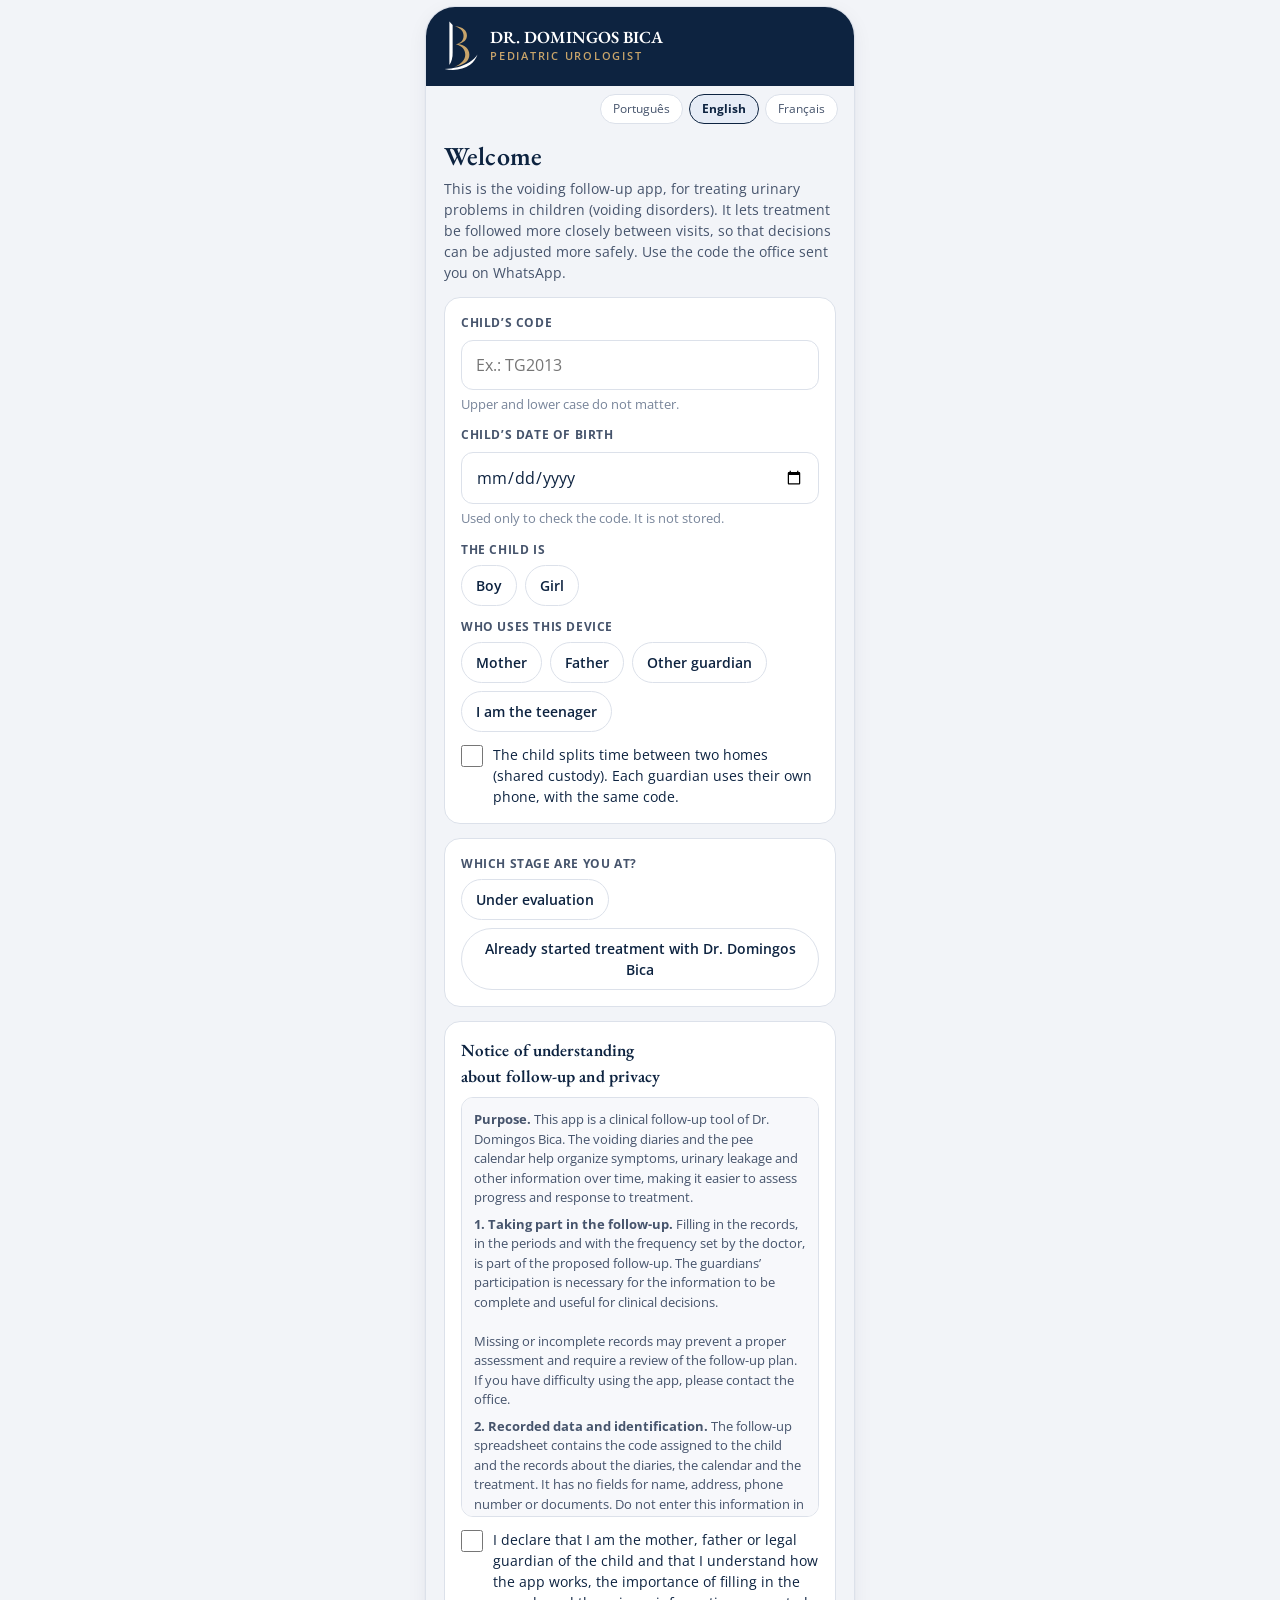
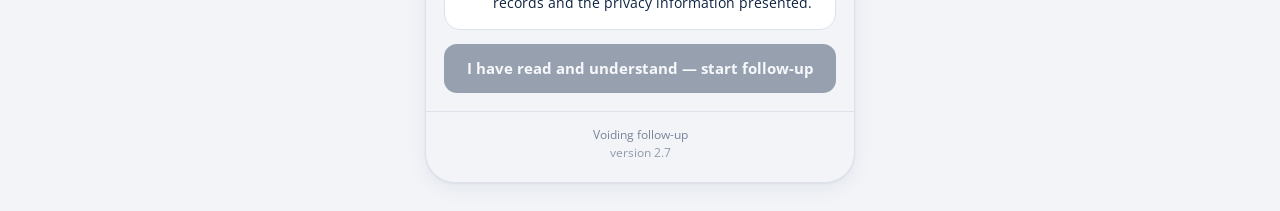
==== commit 05330620: "Add files via upload" ====
--- a/index.html
+++ b/index.html
@@ -222,7 +222,7 @@
 <script>
 /* Preencha API_URL com o endereço do programa do Google (termina em /exec) */
 const API_URL='https://script.google.com/macros/s/AKfycbxOjWwSj60sG7hnjUilc_hHmllMNoVv36OOzKeRVvDBodoyF36NVerPX-jxHn_pS4eX/exec';
-const APP_V='2.6';
+const APP_V='2.7';
 const TERMO_V='2026-10-v2';
 
 'use strict';
@@ -397,6 +397,8 @@
 'rc.d':['faltam {0} dias','{0} days left','dans {0} jours'],
 'rc.d1':['falta 1 dia','1 day left','dans 1 jour'],
 'rc.today':['é hoje','it is today','c’est aujourd’hui'],
+'rc.late':['{0} dias de atraso','{0} days overdue','{0} jours de retard'],
+'rc.late1':['1 dia de atraso','1 day overdue','1 jour de retard'],
 'rc.w':['faltam cerca de {0} semanas','about {0} weeks left','dans environ {0} semaines'],
 'rc.m':['faltam cerca de {0} meses','about {0} months left','dans environ {0} mois'],
 'rc.book':['Ainda não marcou? Fale com o consultório ou agende online.','Not booked yet? Talk to the office or book online.','Pas encore de rendez-vous ? Contactez le cabinet ou réservez en ligne.'],
@@ -789,18 +791,19 @@
  const mx=I(add(TODAY,150));
  return '<div class="field" style="max-width:260px"><label class="lbl" for="ag-dt">'+t('ag.q')+'</label><input id="ag-dt" type="date" class="in" data-i="ag.dt" min="'+I(TODAY)+'" max="'+mx+'" value="'+esc(S.ag.dt)+'"></div>'+(S.ag.bad?'<p class="hint" style="color:var(--bad)">'+t('ag.bad')+'</p>':'')+'<button class="btn sm" data-a="agsave">'+t('ag.ok')+'</button>';
 }
+function cdLeft(n){return n<0?(n===-1?t('rc.late1'):t('rc.late',-n)):n===0?t('rc.today'):n===1?t('rc.d1'):t('rc.d',n)}
 function retCard(){
  const c=S.cfg;if(!c||!c.ret)return '';
  const d=P(c.ret),n=diff(d,TODAY),ag=c.agd&&diff(P(c.agd),TODAY)>=-7;
- const left=n===0?t('rc.today'):n===1?t('rc.d1'):n<=30?t('rc.d',n):n<=90?t('rc.w',Math.round(n/7)):t('rc.m',Math.round(n/30.4));
- return '<div class="card flat"><span class="lbl">'+t('rc.t')+'</span><p style="margin:4px 0">'+t('rc.when',MN[d.getMonth()]+' '+d.getFullYear())+'</p>'+
+ const left=cdLeft(n);
+ return '<div class="card flat"><span class="lbl">'+t('rc.t')+'</span><p style="margin:4px 0">'+t('rc.when',FY(d))+'</p><p style="margin:2px 0 8px;font-size:18px"><b'+(n<0?' style="color:#b3261e"':'')+'>'+left+'</b></p>'+
  (ag?'<div class="row"><span class="sem g"><i>✓</i>'+t('rc.agok',FY(P(c.agd)))+'</span></div>':agForm()+''+bookBox()+'')+'</div>';
 }
 function retChip(){
  const c=S.cfg;if(!c||!c.ret||!isTrat()||!c.inicio||pauseInfo())return '';
- const n=diff(P(c.ret),TODAY);if(n<0)return '';
- const left=n===0?t('rc.today'):n===1?t('rc.d1'):n<=30?t('rc.d',n):n<=90?t('rc.w',Math.round(n/7)):t('rc.m',Math.round(n/30.4));
- return '<p class="hint" style="margin:-4px 0 10px">📅 '+t('rc.chip','<b>'+left+'</b>')+'</p>'}
+ const n=diff(P(c.ret),TODAY);
+ const left=cdLeft(n);
+ return '<p class="hint" style="margin:-4px 0 10px">📅 '+t('rc.chip','<b'+(n<0?' style="color:#b3261e"':'')+'>'+left+'</b>')+'</p>'}
 function rrOpts(list){
  return '<div style="display:flex;flex-direction:column;gap:8px">'+list.map(k=>'<button class="chip" style="justify-content:flex-start;text-align:left" data-a="rr" data-v="'+k+'">'+t('ck.o.'+k)+'</button>').join('')+'</div>';
 }
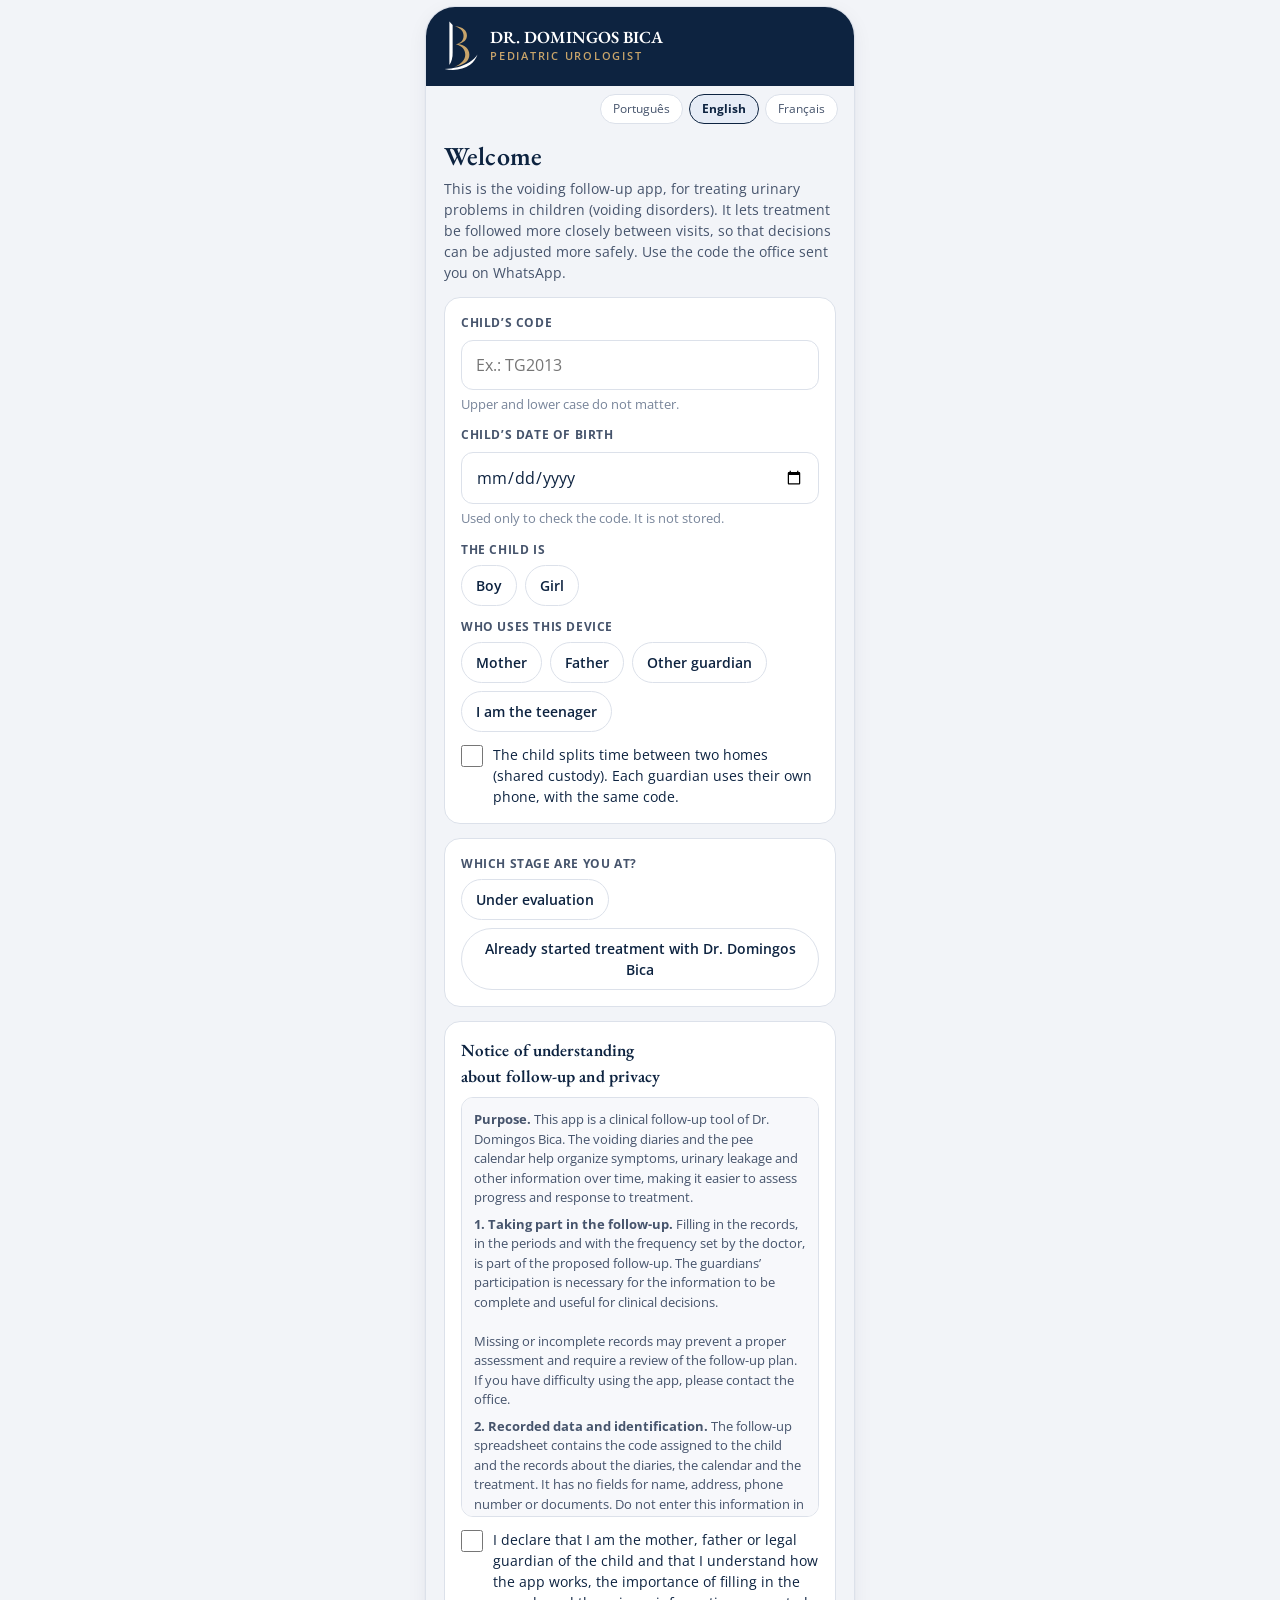
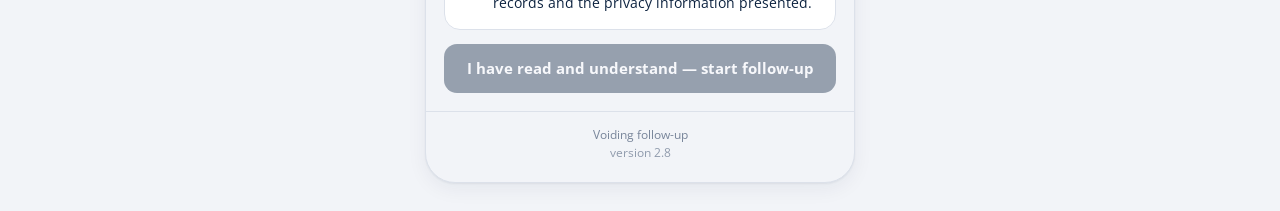
==== commit 564edebf: "Add files via upload" ====
--- a/index.html
+++ b/index.html
@@ -222,7 +222,7 @@
 <script>
 /* Preencha API_URL com o endereço do programa do Google (termina em /exec) */
 const API_URL='https://script.google.com/macros/s/AKfycbxOjWwSj60sG7hnjUilc_hHmllMNoVv36OOzKeRVvDBodoyF36NVerPX-jxHn_pS4eX/exec';
-const APP_V='2.7';
+const APP_V='2.8';
 const TERMO_V='2026-10-v2';
 
 'use strict';
@@ -471,7 +471,8 @@
 'hq.s3':['Quantas noites por semana ele molhava a cama, antes de tratar?','How many nights a week did he wet the bed, before treatment?','Combien de nuits par semaine mouillait-il le lit, avant le traitement ?'],
 'hq.n0':['Nenhuma','None','Aucune'],'hq.n1':['1 a 2','1 to 2','1 à 2'],'hq.n2':['3 a 4','3 to 4','3 à 4'],'hq.n3':['5 a 6','5 to 6','5 à 6'],'hq.n4':['Todas','Every night','Toutes'],
 'hq.s4':['Escapes de xixi durante o dia, antes de tratar','Daytime pee leaks, before treatment','Fuites d’urine pendant la journée, avant le traitement'],
-'hq.d0':['Nenhum dia','No days','Aucun jour'],'hq.d1':['1 a 2 dias por semana','1 to 2 days a week','1 à 2 jours par semaine'],'hq.d2':['3 a 4 dias por semana','3 to 4 days a week','3 à 4 jours par semaine'],'hq.d3':['5 a 6 dias por semana','5 to 6 days a week','5 à 6 jours par semaine'],'hq.d4':['Todos os dias','Every day','Tous les jours'],
+'hq.d0':['Nenhum dia','No days','Aucun jour'],'hq.d5':['Eventual (menos de 1 vez por semana)','Occasional (less than once a week)','Occasionnel (moins d’une fois par semaine)'],
+'hq.d1':['1 a 2 dias por semana','1 to 2 days a week','1 à 2 jours par semaine'],'hq.d2':['3 a 4 dias por semana','3 to 4 days a week','3 à 4 jours par semaine'],'hq.d3':['5 a 6 dias por semana','5 to 6 days a week','5 à 6 jours par semaine'],'hq.d4':['Todos os dias','Every day','Tous les jours'],
 'hq.s5':['Como é o intestino?','How is the bowel?','Comment est l’intestin ?'],'hq.i.n':['Normal','Normal','Normal'],'hq.i.a':['Às vezes preso','Sometimes constipated','Parfois constipé'],'hq.i.s':['Preso ou difícil','Constipated or difficult','Constipé ou difficile'],
 'hq.send':['Enviar','Send','Envoyer'],'hq.back':['Voltar','Back','Retour'],'hq.thx':['Obrigado! Isso ajuda muito.','Thank you! This helps a lot.','Merci ! Cela aide beaucoup.'],
 'iq.nw':['Nas últimas semanas, quantas noites por semana a cama ficou molhada?','In recent weeks, how many nights a week was the bed wet?','Ces dernières semaines, combien de nuits par semaine le lit était-il mouillé ?'],
@@ -832,7 +833,7 @@
   blk(t('hq.s1'),ch('hp','n',t('hq.no'),q.hp==='n')+ch('hp','s',t('hq.y'),q.hp==='s'))+
   (q.hp==='s'?blk(t('hq.s2'),['bex','desm','ws','uro','out','ns'].map(k=>ch('hm',k,t('hq.m.'+k),q.hm.indexOf(k)>=0)).join('')):'')+
   (hasMod('n')?blk(t('hq.s3'),[0,1,2,3,4].map(v=>ch('hn',v,t('hq.n'+v),String(q.hn)===String(v))).join('')):'')+
-  (hasMod('d')?blk(t('hq.s4'),[0,1,2,3,4].map(v=>ch('hd',v,t('hq.d'+v),String(q.hd)===String(v))).join('')):'')+
+  (hasMod('d')?blk(t('hq.s4'),[0,5,1,2,3,4].map(v=>ch('hd',v,t('hq.d'+v),String(q.hd)===String(v))).join('')):'')+
   (hasMod('d')?blk(t('sh.pt'),['u','s','e','m'].map(v=>ch('hu',v,t('sh.pt.'+v),q.hu===v)).join('')):'')+
   (hasMod('i')?blk(t('hq.s5'),['n','a','s'].map(v=>ch('hi',v,t('hq.i.'+v),q.hi===v)).join('')):'')+
   '<div class="row" style="margin-top:20px"><button class="btn" data-a="hqsend">'+t('hq.send')+'</button><button class="btn ghost" data-a="hqskip">'+t('hq.later')+'</button></div></div>';
@@ -909,7 +910,7 @@
  const done=ks.every(k=>S.imp[k]>0);
  return '<div class="card" style="border-color:var(--gold)"><span class="lbl">'+t('im.t')+'</span><p class="hint" style="margin:4px 0 10px">'+t('im.p')+'</p>'+ks.map(k=>'<div style="margin-bottom:10px"><b>'+t('im.'+k)+'</b><div class="chips" style="margin-top:6px">'+[1,2,3,4,5].map(v=>'<button type="button" class="chip" data-a="impset" data-k="'+k+'" data-v="'+v+'" aria-pressed="'+(S.imp[k]===v)+'">'+t('im.l'+v)+'</button>').join('')+'</div></div>').join('')+(()=>{const rc=(o)=>Object.keys(o).filter(k=>diff(TODAY,P(k))<=21&&diff(TODAY,P(k))>=0).length;let h='';
   if(hasMod('n')&&rc(S.nights)<10)h+='<div style="margin-bottom:10px"><b>'+t('iq.nw')+'</b><div class="chips" style="margin-top:6px">'+[0,1,2,3,4].map(v=>'<button type="button" class="chip" data-a="impq" data-k="nw" data-v="'+v+'" aria-pressed="'+(String(S.iq.nw)===String(v))+'">'+t('hq.n'+v)+'</button>').join('')+'</div></div>';
-  if(hasMod('d')&&rc(S.weeks)<3)h+='<div style="margin-bottom:10px"><b>'+t('iq.dw')+'</b><div class="chips" style="margin-top:6px">'+[0,1,2,3,4].map(v=>'<button type="button" class="chip" data-a="impq" data-k="dw" data-v="'+v+'" aria-pressed="'+(String(S.iq.dw)===String(v))+'">'+t('hq.d'+v)+'</button>').join('')+'</div></div>';
+  if(hasMod('d')&&rc(S.weeks)<3)h+='<div style="margin-bottom:10px"><b>'+t('iq.dw')+'</b><div class="chips" style="margin-top:6px">'+[0,5,1,2,3,4].map(v=>'<button type="button" class="chip" data-a="impq" data-k="dw" data-v="'+v+'" aria-pressed="'+(String(S.iq.dw)===String(v))+'">'+t('hq.d'+v)+'</button>').join('')+'</div></div>';
   return h})()+'<button class="btn sm" data-a="impsend"'+(done?'':' disabled')+'>'+t('im.send')+'</button></div>';
 }
 const infoHelpItems=()=>'<button class="mi" data-a="go" data-v="info"><span class="ic">ℹ️</span><span style="flex:1"><div class="t">'+t('mn.info')+'</div><div class="d">'+t('mn.infod')+'</div></span></button><button class="mi" data-a="go" data-v="help"><span class="ic">❓</span><span style="flex:1"><div class="t">'+t('mn.help')+'</div><div class="d">'+t('mn.helpd')+'</div></span></button>';
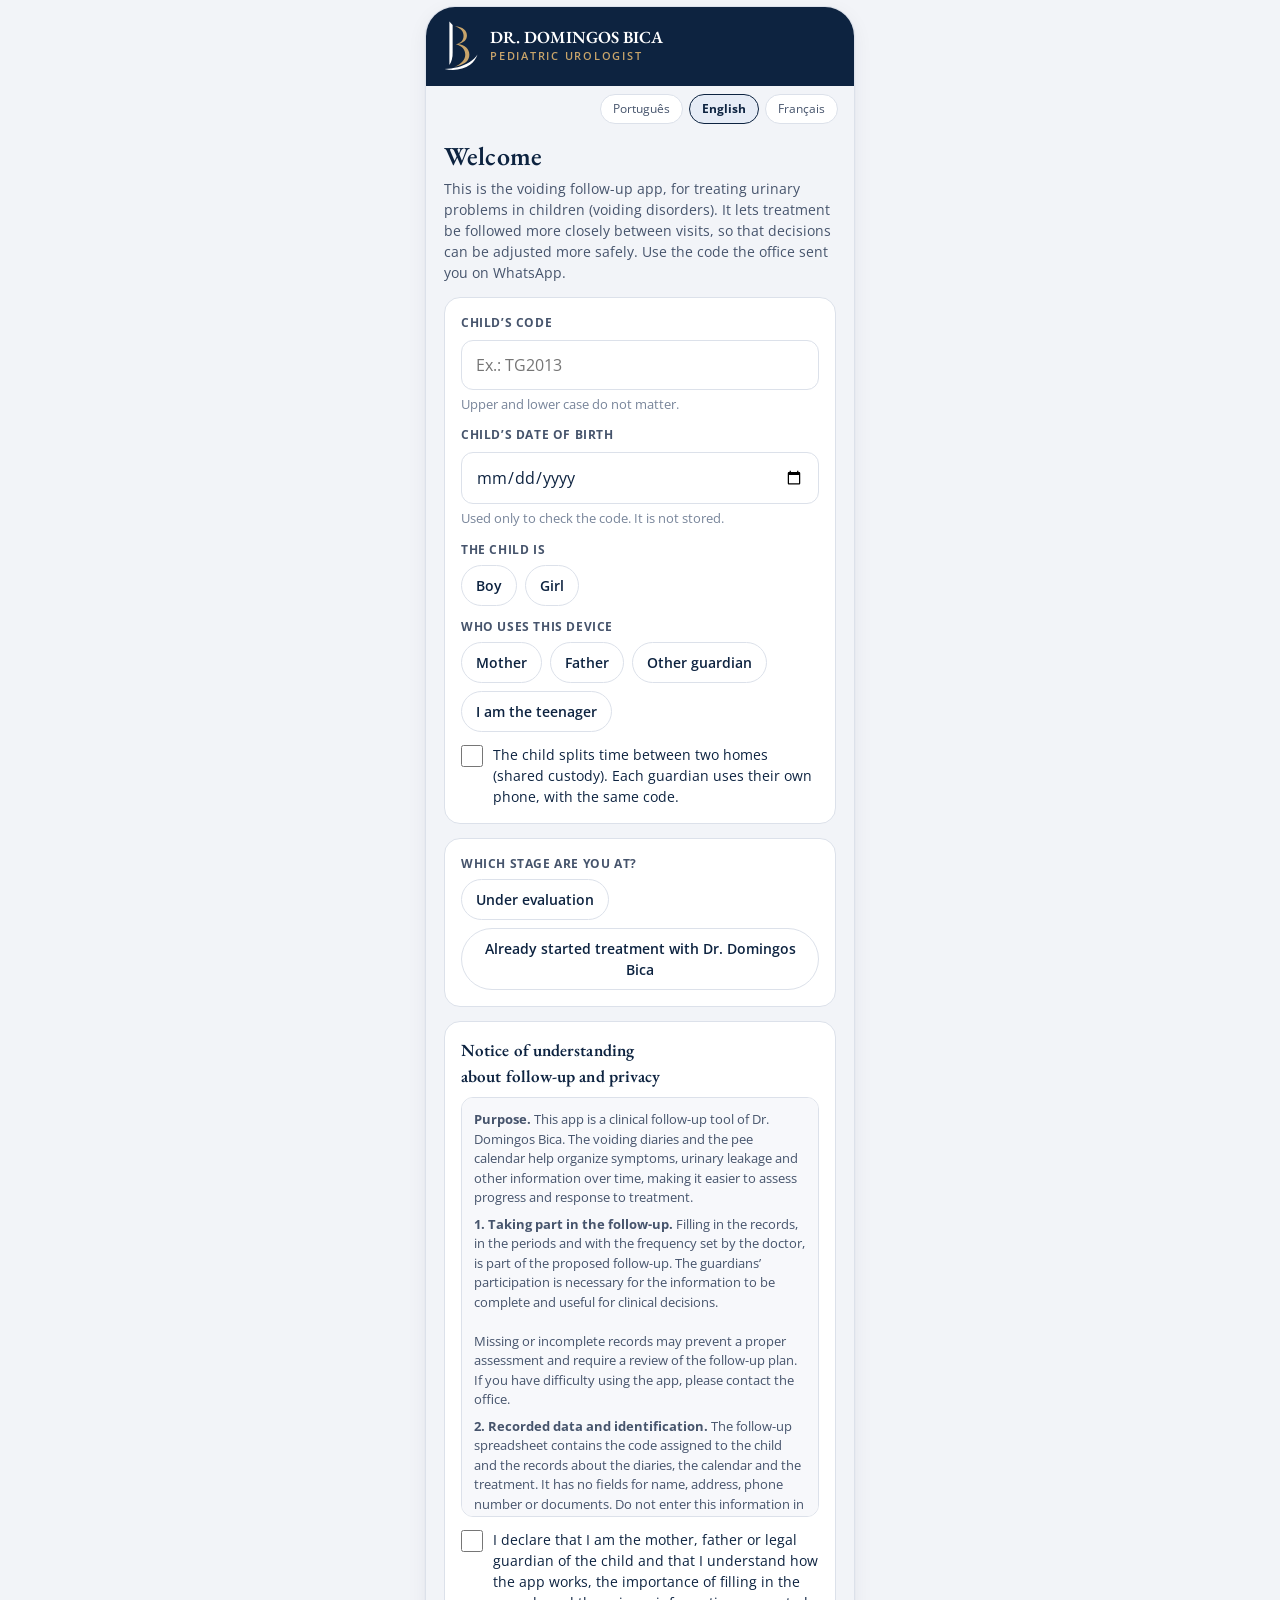
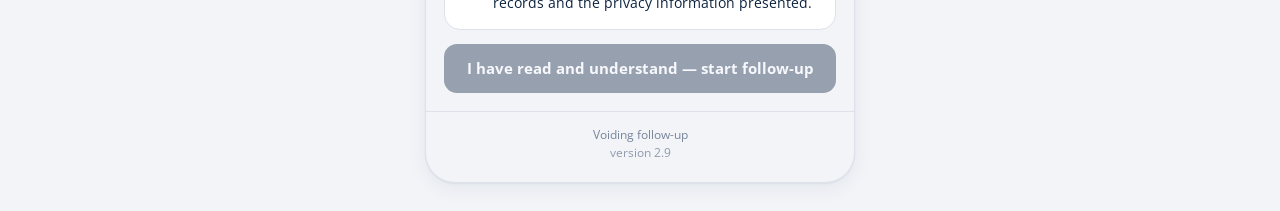
==== commit c174ec25: "Add files via upload" ====
--- a/index.html
+++ b/index.html
@@ -222,7 +222,7 @@
 <script>
 /* Preencha API_URL com o endereço do programa do Google (termina em /exec) */
 const API_URL='https://script.google.com/macros/s/AKfycbxOjWwSj60sG7hnjUilc_hHmllMNoVv36OOzKeRVvDBodoyF36NVerPX-jxHn_pS4eX/exec';
-const APP_V='2.8';
+const APP_V='2.9';
 const TERMO_V='2026-10-v2';
 
 'use strict';
@@ -693,7 +693,13 @@
 'pp.t':['Diário de um dia anterior','Diary from a previous day','Journal d’un jour précédent'],'pp.p':['Escolha o dia em que o diário foi feito. Depois, lance cada micção das suas anotações, com o horário, o volume, a urgência e a perda, e os líquidos. No fim, informe a noite (fralda e 1º xixi).','Choose the day the diary was done. Then enter each urination from your notes, with time, volume, urgency and leakage, and the fluids. At the end, enter the night (diaper and first pee).','Choisissez le jour du journal. Puis saisissez chaque miction de vos notes, avec l’heure, le volume, l’urgence et la fuite, et les liquides. À la fin, indiquez la nuit (couche et 1re miction).'],
 'pp.d':['Dia do diário','Day of the diary','Jour du journal'],'pp.bad':['Escolha um dia entre ontem e 60 dias atrás.','Choose a day between yesterday and 60 days ago.','Choisissez un jour entre hier et il y a 60 jours.'],'pp.go':['Começar a lançar','Start entering','Commencer la saisie'],
 'dy.retro':['<b>Diário de um dia anterior.</b> Lance cada micção com o horário em que ocorreu. Os líquidos também.','<b>Previous-day diary.</b> Enter each urination with the time it happened. Fluids too.','<b>Journal d’un jour précédent.</b> Saisissez chaque miction avec l’heure à laquelle elle a eu lieu. Les liquides aussi.'],
-'dy.nightx':['<b>Para quem faz xixi na cama, a noite também é medida.</b> Precisamos medir a urina da noite, porque algumas crianças produzem muita urina à noite (poliúria noturna). Não deixe de preencher. Pese a fralda seca antes de dormir e, de manhã, pese a fralda molhada: a diferença é o xixi da noite (1 g = 1 mL). Depois, meça o primeiro xixi da manhã. Crianças maiores devem usar fralda de adulto ou de adolescente. Se a criança costuma encharcar e a fralda pode vazar, troque no meio da noite e pese cada fralda: some tudo e anote o total. Você pode encerrar a parte do dia e completar a noite na manhã seguinte.','<b>For children who wet the bed, the night is also measured.</b> We need to measure the night urine, because some children produce a lot at night (nocturnal polyuria). Please do not skip it. Weigh the dry diaper before bed and the wet diaper in the morning: the difference is the night urine (1 g = 1 mL). Then measure the first pee of the morning. Older children should use an adult or teen diaper. If the child usually soaks it and it may leak, change it during the night and weigh each diaper: add them up and enter the total. You can finish the daytime part and complete the night the next morning.','<b>Pour les enfants qui font pipi au lit, la nuit est aussi mesurée.</b> Nous devons mesurer l’urine de la nuit, car certains enfants en produisent beaucoup (polyurie nocturne). Ne l’oubliez pas. Pesez la couche sèche avant de dormir et la couche mouillée le matin : la différence est l’urine de la nuit (1 g = 1 mL). Mesurez ensuite la première miction du matin. Les grands enfants doivent utiliser une couche adulte ou adolescent. Si la couche risque de déborder, changez-la dans la nuit et pesez chaque couche : additionnez et notez le total. Vous pouvez terminer la partie du jour et compléter la nuit le lendemain matin.'],'sh.volh':['Meça sempre o volume. Se precisar, escreva a observação (por exemplo: evacuou junto).','Always measure the volume. If needed, add a note (for example: had a bowel movement too).','Mesurez toujours le volume. Si besoin, ajoutez une remarque (par exemple : a aussi fait des selles).'],'sh.volerr':['Informe o volume em mL (entre 1 e 1500).','Enter the volume in mL (1 to 1500).','Indiquez le volume en mL (de 1 à 1500).'],'sh.liqh':['Anote todos os líquidos que a criança beber (água, leite, suco, vitamina, sopa etc.). Não é preciso dizer o que foi: só o volume.','Record every drink the child has (water, milk, juice, smoothie, soup, etc.). You do not need to say what it was, only the volume.','Notez tous les liquides bus par l’enfant (eau, lait, jus, smoothie, soupe, etc.). Inutile de préciser lesquels : seulement le volume.'],'dx.usno':['O ultrassom dinâmico não foi solicitado pelo Dr. Domingos.','The dynamic ultrasound was not requested by Dr. Domingos.','L’échographie dynamique n’a pas été demandée par le Dr Domingos.'],'dx.usdt':['Data em que fez o exame','Date of the exam','Date de l’examen'],'dx.usbad':['Escolha uma data de hoje até 120 dias atrás.','Choose a date from today back to 120 days ago.','Choisissez une date entre aujourd’hui et il y a 120 jours.'],'dx.next3':['Próximo passo: agendar o retorno','Next step: book the return visit','Prochaine étape : prendre le rendez-vous de retour'],'dx.next3p':['O Dr. Domingos já tem o que precisa para avaliar. Agende a consulta de retorno: nela ele define o diagnóstico, inicia o tratamento e libera todas as funções do aplicativo.','Dr. Domingos now has what he needs. Book the return visit: he will define the diagnosis, start treatment and unlock all the app features.','Le Dr Domingos a maintenant ce qu’il lui faut. Prenez le rendez-vous de retour : il définira le diagnostic, commencera le traitement et débloquera toutes les fonctions de l’application.'],'dx.alldone':['Avaliação concluída. Só falta agendar o retorno.','Evaluation complete. Only the return visit is left to book.','Évaluation terminée. Il ne reste qu’à prendre le rendez-vous de retour.'],'lang':['Idioma','Language','Langue']
+'dy.nightx':['<b>Para quem faz xixi na cama, a noite também é medida.</b> Precisamos medir a urina da noite, porque algumas crianças produzem muita urina à noite (poliúria noturna). Não deixe de preencher. Pese a fralda seca antes de dormir e, de manhã, pese a fralda molhada: a diferença é o xixi da noite (1 g = 1 mL). Depois, meça o primeiro xixi da manhã. Crianças maiores devem usar fralda de adulto ou de adolescente. Se a criança costuma encharcar e a fralda pode vazar, troque no meio da noite e pese cada fralda: some tudo e anote o total. Você pode encerrar a parte do dia e completar a noite na manhã seguinte.','<b>For children who wet the bed, the night is also measured.</b> We need to measure the night urine, because some children produce a lot at night (nocturnal polyuria). Please do not skip it. Weigh the dry diaper before bed and the wet diaper in the morning: the difference is the night urine (1 g = 1 mL). Then measure the first pee of the morning. Older children should use an adult or teen diaper. If the child usually soaks it and it may leak, change it during the night and weigh each diaper: add them up and enter the total. You can finish the daytime part and complete the night the next morning.','<b>Pour les enfants qui font pipi au lit, la nuit est aussi mesurée.</b> Nous devons mesurer l’urine de la nuit, car certains enfants en produisent beaucoup (polyurie nocturne). Ne l’oubliez pas. Pesez la couche sèche avant de dormir et la couche mouillée le matin : la différence est l’urine de la nuit (1 g = 1 mL). Mesurez ensuite la première miction du matin. Les grands enfants doivent utiliser une couche adulte ou adolescent. Si la couche risque de déborder, changez-la dans la nuit et pesez chaque couche : additionnez et notez le total. Vous pouvez terminer la partie du jour et compléter la nuit le lendemain matin.'],'sh.volh':['Meça sempre o volume <b>desta micção</b> (só este xixi). O app soma tudo sozinho: não digite o total do dia. Se precisar, escreva a observação (por exemplo: evacuou junto).','Always measure the volume of <b>this urination</b> only. The app adds everything up: do not type the daily total. If needed, add a note (for example: had a bowel movement too).','Mesurez toujours le volume de <b>cette miction</b> seulement. L’appli additionne tout : ne saisissez pas le total de la journée. Si besoin, ajoutez une remarque.'],'dy.edit':['Corrigir','Edit','Corriger'],'dy.del':['Apagar','Delete','Supprimer'],'dy.delq':['Apagar este registro?','Delete this entry?','Supprimer cet enregistrement ?'],'dy.delok':['Sim, apagar','Yes, delete','Oui, supprimer'],'dy.sent':['já enviado','already sent','déjà envoyé'],
+'rv.t':['Confira antes de enviar','Check before sending','Vérifiez avant d’envoyer'],'rv.hint':['Veja se está tudo certo. Se algo estiver errado, toque em “Voltar e corrigir”: cada registro pode ser corrigido ou apagado antes de enviar.','Check that everything is right. If something is wrong, tap “Go back and fix”: each entry can be edited or deleted before sending.','Vérifiez que tout est correct. Si quelque chose ne va pas, touchez « Revenir et corriger » : chaque enregistrement peut être modifié ou supprimé avant l’envoi.'],
+'rv.mic':['Micções','Urinations','Mictions'],'rv.liq':['Líquidos ingeridos (cada vez que bebeu)','Fluids (each time the child drank)','Liquides (à chaque fois)'],'rv.back':['Voltar e corrigir','Go back and fix','Revenir et corriger'],
+'rv.wliq':['Um registro de líquido parece alto. Anote cada vez que a criança bebeu, não o total do dia: o app soma sozinho.','A fluid entry looks high. Record each drink separately, not the daily total: the app adds them up.','Une entrée de liquide semble élevée. Notez chaque prise, pas le total de la journée : l’appli additionne.'],'rv.wmic':['Um volume de micção parece alto. Confira se está certo.','A urination volume looks high. Please check it.','Un volume de miction semble élevé. Vérifiez-le.'],'rv.wnone':['Nenhuma micção registrada.','No urination recorded.','Aucune miction enregistrée.'],
+'cal.tap':['Toque no número do dia para registrar como foi a noite. Só dá para registrar até ontem. Os desenhos abaixo são só a legenda.','Tap the day number to record how the night went. You can record up to yesterday only. The pictures below are just a legend.','Touchez le numéro du jour pour noter la nuit. Possible jusqu’à hier seulement. Les dessins ci-dessous ne sont qu’une légende.'],
+'in.opt':['Este passo é <b>opcional</b>: serve só para abrir o app com um toque. Se preferir, toque em “Agora não” no fim da página e use o app normalmente.','This step is <b>optional</b>: it only lets you open the app with one tap. If you prefer, tap “Not now” at the end of the page and use the app as usual.','Cette étape est <b>facultative</b> : elle sert seulement à ouvrir l’appli d’un geste. Si vous préférez, touchez « Pas maintenant » en bas de page et utilisez l’appli normalement.'],
+'sh.volerr':['Informe o volume em mL (entre 1 e 1500).','Enter the volume in mL (1 to 1500).','Indiquez le volume en mL (de 1 à 1500).'],'sh.liqh':['Anote <b>cada vez</b> que a criança beber (água, leite, suco, vitamina, sopa etc.) com o volume <b>só daquela vez</b>. O app soma tudo sozinho: <b>não digite o total do dia</b>. Não é preciso dizer o que foi.','Record <b>each time</b> the child drinks (water, milk, juice, smoothie, soup, etc.) with the volume of <b>that drink only</b>. The app adds everything up: <b>do not type the daily total</b>. You do not need to say what it was.','Notez <b>chaque fois</b> que l’enfant boit (eau, lait, jus, smoothie, soupe, etc.) avec le volume de <b>cette prise seulement</b>. L’appli additionne tout : <b>ne saisissez pas le total de la journée</b>.'],'dx.usno':['O ultrassom dinâmico não foi solicitado pelo Dr. Domingos.','The dynamic ultrasound was not requested by Dr. Domingos.','L’échographie dynamique n’a pas été demandée par le Dr Domingos.'],'dx.usdt':['Data em que fez o exame','Date of the exam','Date de l’examen'],'dx.usbad':['Escolha uma data de hoje até 120 dias atrás.','Choose a date from today back to 120 days ago.','Choisissez une date entre aujourd’hui et il y a 120 jours.'],'dx.next3':['Próximo passo: agendar o retorno','Next step: book the return visit','Prochaine étape : prendre le rendez-vous de retour'],'dx.next3p':['O Dr. Domingos já tem o que precisa para avaliar. Agende a consulta de retorno: nela ele define o diagnóstico, inicia o tratamento e libera todas as funções do aplicativo.','Dr. Domingos now has what he needs. Book the return visit: he will define the diagnosis, start treatment and unlock all the app features.','Le Dr Domingos a maintenant ce qu’il lui faut. Prenez le rendez-vous de retour : il définira le diagnostic, commencera le traitement et débloquera toutes les fonctions de l’application.'],'dx.alldone':['Avaliação concluída. Só falta agendar o retorno.','Evaluation complete. Only the return visit is left to book.','Évaluation terminée. Il ne reste qu’à prendre le rendez-vous de retour.'],'lang':['Idioma','Language','Langue']
 };
 
 /* ===== app dos pais ===== */
@@ -763,13 +769,19 @@
  return h;
 }
 const dxNight=()=>((S.cfg&&S.cfg.dx&&S.cfg.dx.tipo)||'inicial')==='inicial'&&hasMod('n');
+function dxReview(){
+ const d=S.dx,mic=d.mic.slice().sort((a,b)=>a[0]<b[0]?-1:1),tm=mic.reduce((s,x)=>s+(x[1]||0),0),tl=d.liq.reduce((s,x)=>s+x[1],0);
+ const w=[];if(d.liq.some(x=>x[1]>800)||tl>4000)w.push(t('rv.wliq'));if(mic.some(x=>x[1]>600))w.push(t('rv.wmic'));
+ return (w.length?'<div class="note" style="border-color:var(--crit)">'+w.map(x=>'<div>⚠️ '+x+'</div>').join('')+'</div>':'')+
+  '<div class="card flat"><b>'+t('rv.mic')+'</b> · '+mic.length+' · '+tm+' mL'+(mic.length?'<div class="tw"><table class="t" style="margin-top:6px">'+mic.map(x=>'<tr><td>'+x[0]+'</td><td>'+(x[1]||t('dy.nm'))+' mL</td><td>'+VL(x[2])+'</td><td>'+VL(x[3])+'</td></tr>').join('')+'</table></div>':'<p class="hint">'+t('rv.wnone')+'</p>')+'</div>'+
+  '<div class="card flat"><b>'+t('rv.liq')+'</b> · '+d.liq.length+' · '+tl+' mL'+(d.liq.length?'<div class="tw"><table class="t" style="margin-top:6px">'+d.liq.map(x=>'<tr><td>'+(x[0]||'—')+'</td><td>'+x[1]+' mL</td></tr>').join('')+'</table></div>':'')+'</div>'}
 function viewDiary(){
  const d=S.dx,mic=d.mic.slice().sort((a,b)=>a[0]<b[0]?-1:1),tot=mic.reduce((s,x)=>s+(x[1]||0),0),liq=d.liq.reduce((s,x)=>s+x[1],0);
  return '<div class="body"><button class="back" data-a="go" data-v="dx">'+t('back')+'</button><div><h2>'+t('dy.title',dxFeitos()+1,(S.cfg&&S.cfg.dx&&S.cfg.dx.n)||1)+'</h2><p class="lead">'+DL[P(d.data).getDay()]+', '+FY(P(d.data))+'</p></div>'+
  (d.retro?'<div class="note" style="border-color:var(--gold)">'+t('dy.retro')+'</div>':'')+'<div class="note">'+t('dy.rem')+'</div>'+'<button class="btn block" data-a="sheet" data-v="mic">'+t('dy.addmic')+'</button><button class="btn block ghost" data-a="sheet" data-v="liq">'+t('dy.addliq')+'</button>'+
  '<div class="card"><div class="row"><h3>'+t('dy.today')+'</h3><span class="sp"></span><span class="hint">'+mic.length+' '+t(mic.length===1?'dy.m1':'dy.mn')+' · '+tot+' mL · '+t('dy.liq')+' '+liq+' mL</span></div>'+
- (mic.length?'<div class="tw"><table class="t" style="margin-top:6px"><tr><th>'+t('dy.hour')+'</th><th>mL</th><th>'+t('dy.urg')+'</th><th>'+t('dy.loss')+'</th><th>'+t('dy.obs')+'</th></tr>'+mic.map(x=>'<tr><td>'+x[0]+'</td><td>'+(x[1]||t('dy.nm'))+'</td><td>'+VL(x[2])+'</td><td>'+VL(x[3])+'</td><td>'+esc(x[4]||'')+'</td></tr>').join('')+'</table></div>':'<p class="hint" style="margin-top:8px">'+t('dy.none')+'</p>')+'</div>'+
- (d.liq.length?'<div class="card"><h3>'+t('dy.liqt')+'</h3><div class="tw"><table class="t" style="margin-top:6px"><tr><th>'+t('dy.hour')+'</th><th>mL</th></tr>'+d.liq.map(x=>'<tr><td>'+(x[0]||'—')+'</td><td>'+x[1]+'</td></tr>').join('')+'</table></div></div>':'')+(dxNight()?'<div class="card"><h3>🌙 '+t('dy.night')+'</h3><div class="note" style="margin:8px 0">'+t('dy.nightx')+'</div><div class="field"><label class="lbl" for="fg2">'+t('sh.fg')+'</label><input id="fg2" type="number" inputmode="numeric" class="in" data-i="dx.fim.g" value="'+esc(d.fim.g)+'"></div><div class="field"><label class="lbl" for="fm2">'+t('sh.fm')+'</label><input id="fm2" type="number" inputmode="numeric" class="in" data-i="dx.fim.m" value="'+esc(d.fim.m)+'"></div></div>':'')+'<button class="btn block gold" data-a="sheet" data-v="fim"'+(mic.length?'':' disabled')+'>'+t('dy.end')+'</button></div>';
+ (mic.length?'<div class="tw"><table class="t" style="margin-top:6px"><tr><th>'+t('dy.hour')+'</th><th>mL</th><th>'+t('dy.urg')+'</th><th>'+t('dy.loss')+'</th><th>'+t('dy.obs')+'</th><th></th></tr>'+mic.map(x=>{const i=d.mic.indexOf(x);return '<tr><td>'+x[0]+'</td><td>'+(x[1]||t('dy.nm'))+'</td><td>'+VL(x[2])+'</td><td>'+VL(x[3])+'</td><td>'+esc(x[4]||'')+'</td><td style="white-space:nowrap">'+(x[6]==='p'?'<button type="button" class="chip" data-a="rowedit" data-k="mic" data-v="'+i+'">'+t('dy.edit')+'</button> <button type="button" class="chip" data-a="rowdel" data-k="mic" data-v="'+i+'">'+t('dy.del')+'</button>':'<span class="hint">'+t('dy.sent')+'</span>')+'</td></tr>'}).join('')+'</table></div>':'<p class="hint" style="margin-top:8px">'+t('dy.none')+'</p>')+'</div>'+
+ (d.liq.length?'<div class="card"><h3>'+t('dy.liqt')+'</h3><div class="tw"><table class="t" style="margin-top:6px"><tr><th>'+t('dy.hour')+'</th><th>mL</th><th></th></tr>'+d.liq.map((x,i)=>'<tr><td>'+(x[0]||'—')+'</td><td>'+x[1]+'</td><td style="white-space:nowrap">'+(x[3]==='p'?'<button type="button" class="chip" data-a="rowedit" data-k="liq" data-v="'+i+'">'+t('dy.edit')+'</button> <button type="button" class="chip" data-a="rowdel" data-k="liq" data-v="'+i+'">'+t('dy.del')+'</button>':'<span class="hint">'+t('dy.sent')+'</span>')+'</td></tr>').join('')+'</table></div></div>':'')+(dxNight()?'<div class="card"><h3>🌙 '+t('dy.night')+'</h3><div class="note" style="margin:8px 0">'+t('dy.nightx')+'</div><div class="field"><label class="lbl" for="fg2">'+t('sh.fg')+'</label><input id="fg2" type="number" inputmode="numeric" class="in" data-i="dx.fim.g" value="'+esc(d.fim.g)+'"></div><div class="field"><label class="lbl" for="fm2">'+t('sh.fm')+'</label><input id="fm2" type="number" inputmode="numeric" class="in" data-i="dx.fim.m" value="'+esc(d.fim.m)+'"></div></div>':'')+'<button class="btn block gold" data-a="sheet" data-v="fim"'+(mic.length?'':' disabled')+'>'+t('dy.end')+'</button></div>';
 }
 /* ----- tratamento ----- */
 const hasNight=k=>!!(S.nights[k]||(S.cfg&&S.cfg.nights&&S.cfg.nights[k]));
@@ -972,7 +984,7 @@
   cells+='<button type="button" class="day'+(past?' hit':' off')+(isT?' today':'')+(past&&!n&&!sv?' miss':'')+'"'+(past?' data-a="night" data-v="'+k+'"':' disabled')+' aria-label="'+DS[d.getDay()]+' '+dd+'"><span style="font-size:10px">'+DS[d.getDay()]+'</span><b>'+dd+'</b><span>'+sym+'</span><span class="fl">'+fl+'</span></button>'}
  const prev=new Date(y,m,1,12)>new Date(start.getFullYear(),start.getMonth(),1,12),next=!(y===TODAY.getFullYear()&&m>=TODAY.getMonth());
  return '<div class="body"><button class="back" data-a="go" data-v="menu">'+t('back')+'</button><div class="row"><button class="chip" data-a="cm" data-v="-1"'+(prev?'':' disabled')+' aria-label="'+t('cal.prev')+'">‹</button><h2 class="sp" style="text-align:center;text-transform:capitalize">'+MN[m]+' '+y+'</h2><button class="chip" data-a="cm" data-v="1"'+(next?'':' disabled')+' aria-label="'+t('cal.next')+'">›</button></div>'+
- '<div class="cal">'+DS.map(x=>'<div class="h">'+x+'</div>').join('')+cells+'</div>'+
+ '<p class="hint" style="margin:6px 2px 8px"><b>'+t('cal.tap')+'</b></p><div class="cal">'+DS.map(x=>'<div class="h">'+x+'</div>').join('')+cells+'</div>'+
  '<div class="card" style="border-color:var(--gold);margin-top:12px"><span class="lbl">'+(isFr()?'🌙 '+t('cal.frk'):'🧒 '+t('cal.kid'))+'</span><p class="hint" style="margin:2px 0 8px">'+t(isFr()?'cal.frp':'cal.kidp')+'</p><div class="legend">'+Object.entries(SYM).map(([s,x])=>'<span>'+x[0]+' '+t(isFr()&&FRK[s]?FRK[s]:x[1])+'</span>').join('')+'</div></div>'+
  '<p class="hint" style="margin:10px 2px">'+t(isFr()?'cal.frst':'cal.st')+'</p><div class="card flat" style="margin-top:16px;border-top:3px solid var(--line)"><span class="lbl">👨‍👩‍👧 '+t('cal.par')+'</span><div class="legend" style="margin-top:6px"><span>'+t('cal.med')+'</span><span>'+t('cal.diff')+'</span></div></div>'+
  '<div class="card flat"><h3>'+t('cal.tips')+'</h3>'+ul((isFr()?['frt1','frt2']:[1,2,3,4]).map(i=>t('cal.t'+i)))+'</div></div>';
@@ -1033,11 +1045,12 @@
  else if(sh.v==='rule')c='<h2>'+t('sh.rule',DL[TODAY.getDay()])+'</h2><p>'+t('sh.rulet')+'</p><label class="chk"><input type="checkbox" data-c="dx.ack"'+(S.dx.ack?' checked':'')+'><span>'+t('sh.rulec')+'</span></label><button class="btn block" data-a="ruleok"'+(S.dx.ack?'':' disabled')+'>'+t('sh.rulego')+'</button><button class="btn block ghost" data-a="sheet" data-v="">'+t('sh.ruleno')+'</button>';
  else if(sh.v==='mic'){const m=S.draft2;c='<h2>'+t('sh.mic')+'</h2><div class="field"><label class="lbl" for="mh">'+t('sh.time')+'</label><input id="mh" type="time" class="in" data-i="draft2.h" value="'+m.h+'"></div><div class="field"><label class="lbl" for="mv">'+t('sh.vol')+'</label><input id="mv" type="number" inputmode="numeric" class="in" data-i="draft2.v" value="'+esc(m.v)+'" placeholder="'+t('sh.ex')+'"></div><p class="hint" style="margin:-4px 0 4px">'+t('sh.volh')+'</p>'+(m.err?'<div class="note" style="border-color:var(--crit)">'+t('sh.volerr')+'</div>':'')+'<div><span class="lbl">'+t('sh.urg')+'</span><div class="chips">'+['ausente','+','++','+++'].map(u=>chipB('d2','u',u,VL(u),m.u===u)).join('')+'</div></div><div><span class="lbl">'+t('sh.leak')+'</span><div class="chips">'+['nenhuma','gotas','roupa íntima','roupa molhada'].map(u=>chipB('d2','p',u,VL(u),m.p===u)).join('')+'</div></div>'+(m.p!=='nenhuma'?'<div><span class="lbl">'+t('sh.pt')+'</span><div class="chips">'+['u','s','e'].map(u=>chipB('d2','pt',u,t('sh.pt.'+u),m.pt===u)).join('')+'</div></div>':'')+'<div class="field"><label class="lbl" for="mo">'+t('sh.obs')+'</label><input id="mo" class="in" data-i="draft2.o" value="'+esc(m.o||'')+'" placeholder="'+esc(t('sh.obsph'))+'"></div><button class="btn block" data-a="savemic">'+t('save')+'</button>'+cancel}
  else if(sh.v==='liq'){const m=S.draft3;c='<h2>'+t('sh.liq')+'</h2><div class="field"><label class="lbl" for="lh">'+t('sh.timeo')+'</label><input id="lh" type="time" class="in" data-i="draft3.h" value="'+m.h+'"></div><div class="note">'+t('sh.liqh')+'</div><div><span class="lbl">'+t('sh.qty')+'</span><div class="chips">'+[50,100,150,200,250,300,350,400].map(v=>'<button type="button" class="chip" data-a="d3" data-v="'+v+'" aria-pressed="'+(m.v===v&&!m.vv)+'">'+v+'</button>').join('')+'</div></div><div class="field"><label class="lbl" for="lv">'+t('sh.qtyt')+'</label><input id="lv" type="number" inputmode="numeric" class="in" data-i="draft3.vv" value="'+esc(m.vv||'')+'"></div><button class="btn block" data-a="saveliq">'+t('save')+'</button>'+cancel}
+ else if(sh.v==='delrow')c='<h2>'+t('dy.delq')+'</h2><button class="btn block" data-a="rowdelok">'+t('dy.delok')+'</button><button class="btn block ghost" data-a="sheet" data-v="">'+t('goback')+'</button>';
  else if(sh.v==='sair')c='<h2>'+t('sh.out')+'</h2><p>'+t('sh.outt')+(S.outbox.length?t('sh.outl',S.outbox.length):'')+t('sh.outr')+'</p><button class="btn block" data-a="sairok">'+t('sh.outb')+'</button>'+cancel;
  else if(sh.v==='fim'){const f=S.dx.fim;
-  c='<h2>'+t('sh.fim')+'</h2><div><span class="lbl">'+t('sh.fimq')+'</span><div class="chips">'+[['nao','sh.fimn'],['sim','sh.fims']].map(x=>chipB('fim','k',x[0],t(x[1]),f.q===x[0])).join('')+'</div></div>'+
+  c='<h2>'+t('rv.t')+'</h2><p class="hint">'+t('rv.hint')+'</p>'+dxReview()+'<h3 style="margin-top:14px">'+t('sh.fim')+'</h3><div><span class="lbl">'+t('sh.fimq')+'</span><div class="chips">'+[['nao','sh.fimn'],['sim','sh.fims']].map(x=>chipB('fim','k',x[0],t(x[1]),f.q===x[0])).join('')+'</div></div>'+
   (dxNight()?'<div class="note">'+t('sh.fimnote')+'</div><div class="field"><label class="lbl" for="fg">'+t('sh.fg')+'</label><input id="fg" type="number" inputmode="numeric" class="in" data-i="dx.fim.g" value="'+esc(f.g)+'"></div><div class="field"><label class="lbl" for="fm">'+t('sh.fm')+'</label><input id="fm" type="number" inputmode="numeric" class="in" data-i="dx.fim.m" value="'+esc(f.m)+'"></div>':(hasMod('n')?'<div class="note">'+t('sh.fimfu')+'</div>':''))+
-  '<button class="btn block" data-a="fimok"'+(f.q?'':' disabled')+'>'+t('sh.fimok')+'</button><button class="btn block ghost" data-a="sheet" data-v="">'+t('goback')+'</button>'}
+  '<button class="btn block" data-a="fimok"'+(f.q?'':' disabled')+'>'+t('sh.fimok')+'</button><button class="btn block ghost" data-a="sheet" data-v="">'+t('rv.back')+'</button>'}
  return '<div class="sheetbg" data-a="sheetbg"><div class="sheet" role="dialog" aria-modal="true">'+c+'</div></div>';
 }
 function viewPais(){
@@ -1059,7 +1072,7 @@
 }
 function viewInst(){
  const pl=S.instpl||(isIOS()?'ios':'and'),ol=a=>'<ol style="margin:10px 0 0;padding-left:22px;display:flex;flex-direction:column;gap:10px">'+a.map(x=>'<li>'+x+'</li>').join('')+'</ol>';
- return '<div class="body">'+(S.p.inst?'<button class="back" data-a="go" data-v="menu">'+t('back')+'</button>':'')+'<div><h1>'+t('in.t')+'</h1><p class="lead">'+t('in.lead')+'</p></div>'+
+ return '<div class="body">'+(S.p.inst?'<button class="back" data-a="go" data-v="menu">'+t('back')+'</button>':'')+'<div><h1>'+t('in.t')+'</h1><p class="lead">'+t('in.lead')+'</p></div><div class="note" style="border-color:var(--gold)">'+t('in.opt')+'</div>'+
  '<div class="chips">'+[['ios','in.ios'],['and','in.and']].map(x=>'<button type="button" class="chip" data-a="instpl" data-v="'+x[0]+'" aria-pressed="'+(pl===x[0])+'">'+t(x[1])+'</button>').join('')+'</div>'+
  (pl==='ios'&&iosWebview()?'<div class="note" style="border-color:var(--gold)">'+t('in.web')+'</div>':'')+
  '<div class="card">'+(pl==='ios'?ol([1,2,3,4].map(i=>t('in.i'+i))):ol([1,2,3,4].map(i=>t('in.a'+i))))+(pl==='and'&&window._ip?'<button class="btn block" style="margin-top:14px" data-a="instnow">'+t('in.now')+'</button>':'')+'</div>'+
@@ -1274,13 +1287,20 @@
  d3(d){S.draft3.v=Number(d.v);S.draft3.vv=''},
  d3t(d){S.draft3.t=d.v},
  savemic(){const m=S.draft2,dx=S.dx;if(!/^\d{2}:\d{2}$/.test(m.h||''))return 'norender';const ml=Math.round(Number(m.v)||0);if(ml<1||ml>1500){m.err=true;return}
-  dx.mic.push([m.h,ml,m.u,m.p,m.o||'']);
-  queue('mic',{diario:dx.id,data:dx.data,hora:m.h,ml,urg:m.u,perda:m.p,pt:m.p==='nenhuma'?'':m.pt,obs:m.o||''});S.p.sheet=null;save()},
+  const row=[m.h,ml,m.u,m.p,m.o||'',m.p==='nenhuma'?'':m.pt,'p'];
+  if(m.idx!=null&&dx.mic[m.idx])dx.mic[m.idx]=row;else dx.mic.push(row);
+  S.p.sheet=null;save()},
  saveliq(){const v=Math.round(Number(S.draft3.vv)||S.draft3.v);if(!v)return 'norender';const dx=S.dx;
-  dx.liq.push([S.draft3.h,v,S.draft3.t]);
-  queue('liq',{diario:dx.id,data:dx.data,hora:S.draft3.h||'',ml:v,tipo:S.draft3.t});S.p.sheet=null;save()},
+  const row=[S.draft3.h,v,S.draft3.t,'p'];
+  if(S.draft3.idx!=null&&dx.liq[S.draft3.idx])dx.liq[S.draft3.idx]=row;else dx.liq.push(row);
+  S.p.sheet=null;save()},
+ rowedit(d){const dx=S.dx,i=Number(d.v);if(d.k==='mic'){const x=dx.mic[i];if(!x||x[6]!=='p')return 'norender';S.draft2={h:x[0],v:x[1],nm:false,u:x[2],p:x[3],pt:x[5]||'',o:x[4]||'',idx:i};S.p.sheet={v:'mic'}}else{const x=dx.liq[i];if(!x||x[3]!=='p')return 'norender';S.draft3={h:x[0],v:x[1],t:x[2]||'Outro',vv:'',idx:i};S.p.sheet={v:'liq'}}},
+ rowdel(d){S.delc={k:d.k,i:Number(d.v)};S.p.sheet={v:'delrow'}},
+ rowdelok(){const c=S.delc,dx=S.dx;if(c){const a=c.k==='mic'?dx.mic:dx.liq,r=a[c.i];if(r&&r[c.k==='mic'?6:3]==='p')a.splice(c.i,1)}S.delc=null;S.p.sheet=null;save()},
  fim(d){S.dx.fim.q=d.v},
  fimok(){const dx=S.dx,f=dx.fim,tipo=S.cfg&&S.cfg.dx?S.cfg.dx.tipo:'inicial';
+  dx.mic.filter(x=>x[6]==='p').forEach(x=>queue('mic',{diario:dx.id,data:dx.data,hora:x[0],ml:x[1],urg:x[2],perda:x[3],pt:x[5]||'',obs:x[4]||''}));
+  dx.liq.filter(x=>x[3]==='p').forEach(x=>queue('liq',{diario:dx.id,data:dx.data,hora:x[0]||'',ml:x[1],tipo:x[2]}));
   queue('fim',{diario:dx.id,data:dx.data,tipo,sr:f.q==='sim'?'sim':'nao',g:f.g,m:f.m});
   Object.assign(S.dx,newDx());S.p.sheet=null;S.p.screen=(S.cfg&&S.cfg.fase==='trat')?'menu':'dx';save();toTop()},
  cqok(){S.p.cqs='';save()},
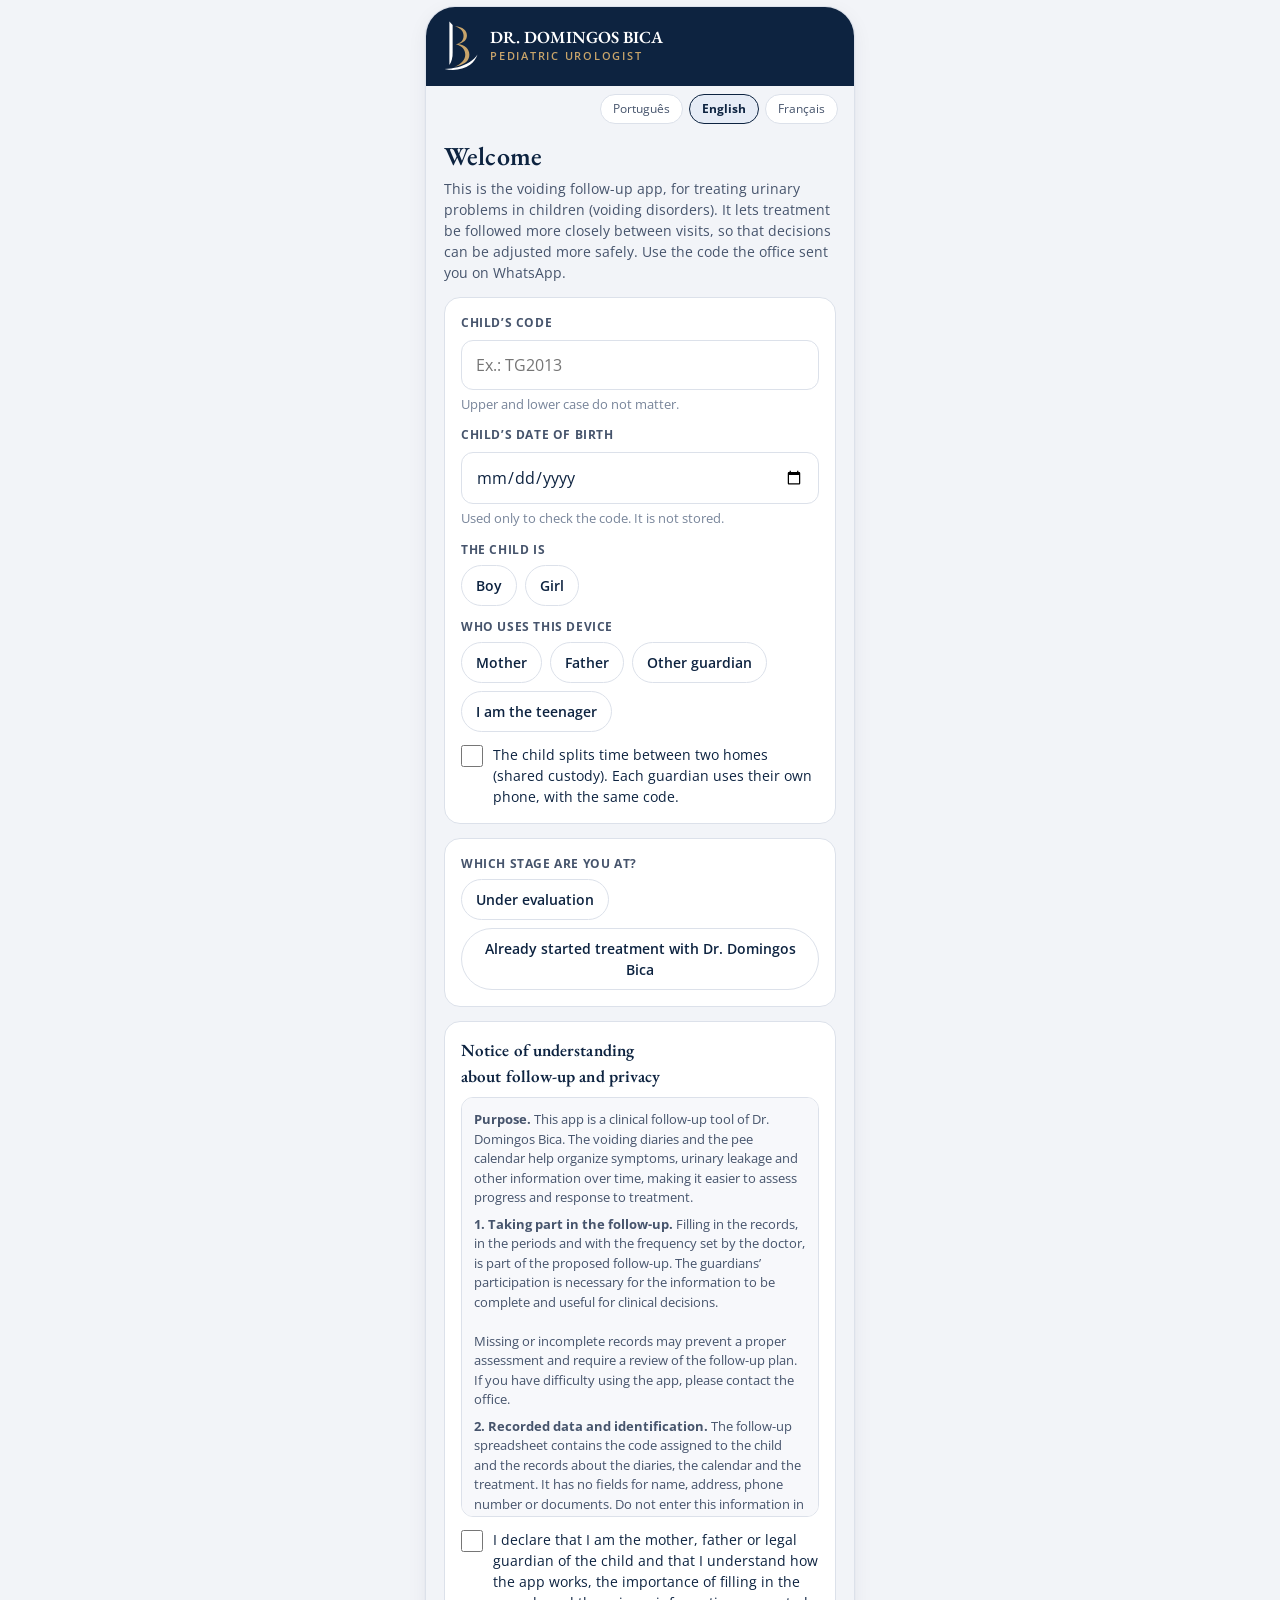
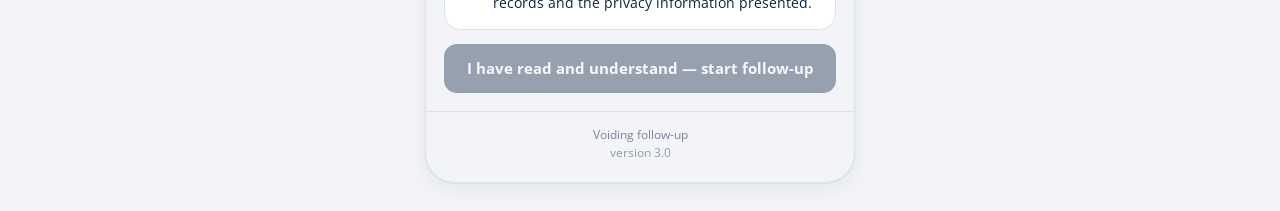
==== commit 5cea76ca: "Add files via upload" ====
--- a/index.html
+++ b/index.html
@@ -222,7 +222,7 @@
 <script>
 /* Preencha API_URL com o endereço do programa do Google (termina em /exec) */
 const API_URL='https://script.google.com/macros/s/AKfycbxOjWwSj60sG7hnjUilc_hHmllMNoVv36OOzKeRVvDBodoyF36NVerPX-jxHn_pS4eX/exec';
-const APP_V='2.9';
+const APP_V='3.0';
 const TERMO_V='2026-10-v2';
 
 'use strict';
@@ -372,7 +372,7 @@
 'dy.liqt':['Líquidos de hoje','Today’s fluids','Liquides d’aujourd’hui'],'dy.what':['O quê','What','Quoi'],
 'dy.end':['Encerrar o dia','End the day','Terminer la journée'],
 /* menu */
-'mn.cal':['Calendário do xixi','Pee calendar','Calendrier pipi'],'mn.calok':['Noite de ontem registrada','Last night recorded','Nuit d’hier enregistrée'],'mn.calno':['Falta registrar a noite de ontem','Last night is not recorded yet','Il manque la nuit d’hier'],
+'mn.cal0':['Toque para registrar as noites','Tap to record the nights','Touchez pour noter les nuits'],'mn.cal':['Calendário do xixi','Pee calendar','Calendrier pipi'],'mn.calok':['Noite de ontem registrada','Last night recorded','Nuit d’hier enregistrée'],'mn.calno':['Falta registrar a noite de ontem','Last night is not recorded yet','Il manque la nuit d’hier'],
 'mn.miss':[' · faltam {0} nos últimos 7 dias',' · {0} missing in the last 7 days',' · {0} manquantes ces 7 derniers jours'],
 'mn.uptodate':['Em dia','Up to date','À jour'],'mn.missn':['Faltam {0}','{0} missing','{0} manquantes'],'mn.miss1':['Falta','Missing','Manquant'],
 'mn.week':['Resumo semanal','Weekly summary','Résumé hebdomadaire'],'mn.weekd':['Semana de {0} a {1}','Week of {0} to {1}','Semaine du {0} au {1}'],'mn.sent':['Enviado','Sent','Envoyé'],'mn.pend':['Pendente','Pending','En attente'],
@@ -956,7 +956,7 @@
  const wk=I(add(monday(TODAY),-7)),okW=!!(S.weeks[wk]||(S.cfg&&S.cfg.weeks.includes(wk)));
  const stars=Object.values(S.nights).filter(n=>n.por==='c').length;
  const mi=(a,v,ic,ti,de,badge)=>'<button class="mi" data-a="'+a+'" data-v="'+v+'"><span class="ic">'+ic+'</span><span style="flex:1"><div class="t">'+ti+'</div><div class="d">'+de+'</div></span>'+(badge||'')+'</button>';
- let items=mi('go','cal','🌙',t('mn.cal'),(okN?t('mn.calok'):t('mn.calno')),!miss?sem('g',t('mn.uptodate'),'✓'):sem('r',miss>1?t('mn.missn',miss):t('mn.miss1'),'!'));
+ let items=mi('go','cal','🌙',t('mn.cal'),(okN?t('mn.calok'):(miss?t('mn.calno'):t('mn.cal0'))),!miss?sem('g',t('mn.uptodate'),'✓'):sem('r',miss>1?t('mn.missn',miss):t('mn.miss1'),'!'));
  if(hasMod('d')||hasMod('i'))items+=mi('go','week','📋',t('mn.week'),t('mn.weekd',F(add(monday(TODAY),-7)),F(add(monday(TODAY),-1))),okW?sem('g',t('mn.sent'),'✓'):sem('r',t('mn.pend'),'!'));
  const dxc=S.cfg&&S.cfg.fase==='trat'&&S.cfg.dx&&dxFeitos()<S.cfg.dx.n?S.cfg.dx:null;
  if(dxc){const r=dxc.n-dxFeitos();items+=mi('dxfromtrat','','💧',t('mn.dia'),t(r>1?'mn.dian':'mn.dia1',r),sem('r',t('ms.badge',r),'!'))}
@@ -975,13 +975,13 @@
 function viewCal(){
  const {y,m}=S.cal,start=calStart(),first=new Date(y,m,1,12),nd=new Date(y,m+1,0).getDate(),lead=first.getDay();
  let cells='';for(let i=0;i<lead;i++)cells+='<div></div>';
- for(let dd=1;dd<=nd;dd++){const d=new Date(y,m,dd,12),k=I(d),n=S.nights[k],sv=S.cfg&&S.cfg.nights?S.cfg.nights[k]:null,past=d<=add(TODAY,-1)&&d>=start,isT=I(d)===I(TODAY);
+ for(let dd=1;dd<=nd;dd++){const d=new Date(y,m,dd,12),k=I(d),n=S.nights[k],sv=S.cfg&&S.cfg.nights?S.cfg.nights[k]:null,past=d<=add(TODAY,-1)&&d>=start,tap=d<=add(TODAY,-1)&&d>=add(start,-7),isT=I(d)===I(TODAY);
   let sym='',fl='';
   if(!n&&sv){sym=sv.s?'<span style="font-size:17px;line-height:1">'+SYM[sv.s][0]+'</span>':'<span style="font-size:15px;color:var(--good)" title="'+t('cal.filled')+'">✔</span>'}
   else if(n){sym='<span style="font-size:17px;line-height:1">'+SYM[n.s][0]+'</span>';
    {const part=!S.p.adol&&!n.rem;fl='<span class="st '+(part?'wn':'ok')+'">'+(part?'!':'✔')+'</span>'+(n.f.includes('med')?'🔵':'')+(n.f.some(f=>f!=='med')?'🔺':'')}}
   if(!n&&!sv&&past)fl='<span class="st bad">!</span>';
-  cells+='<button type="button" class="day'+(past?' hit':' off')+(isT?' today':'')+(past&&!n&&!sv?' miss':'')+'"'+(past?' data-a="night" data-v="'+k+'"':' disabled')+' aria-label="'+DS[d.getDay()]+' '+dd+'"><span style="font-size:10px">'+DS[d.getDay()]+'</span><b>'+dd+'</b><span>'+sym+'</span><span class="fl">'+fl+'</span></button>'}
+  cells+='<button type="button" class="day'+(tap?' hit':' off')+(isT?' today':'')+(past&&!n&&!sv?' miss':'')+'"'+(tap?' data-a="night" data-v="'+k+'"':' disabled')+' aria-label="'+DS[d.getDay()]+' '+dd+'"><span style="font-size:10px">'+DS[d.getDay()]+'</span><b>'+dd+'</b><span>'+sym+'</span><span class="fl">'+fl+'</span></button>'}
  const prev=new Date(y,m,1,12)>new Date(start.getFullYear(),start.getMonth(),1,12),next=!(y===TODAY.getFullYear()&&m>=TODAY.getMonth());
  return '<div class="body"><button class="back" data-a="go" data-v="menu">'+t('back')+'</button><div class="row"><button class="chip" data-a="cm" data-v="-1"'+(prev?'':' disabled')+' aria-label="'+t('cal.prev')+'">‹</button><h2 class="sp" style="text-align:center;text-transform:capitalize">'+MN[m]+' '+y+'</h2><button class="chip" data-a="cm" data-v="1"'+(next?'':' disabled')+' aria-label="'+t('cal.next')+'">›</button></div>'+
  '<p class="hint" style="margin:6px 2px 8px"><b>'+t('cal.tap')+'</b></p><div class="cal">'+DS.map(x=>'<div class="h">'+x+'</div>').join('')+cells+'</div>'+
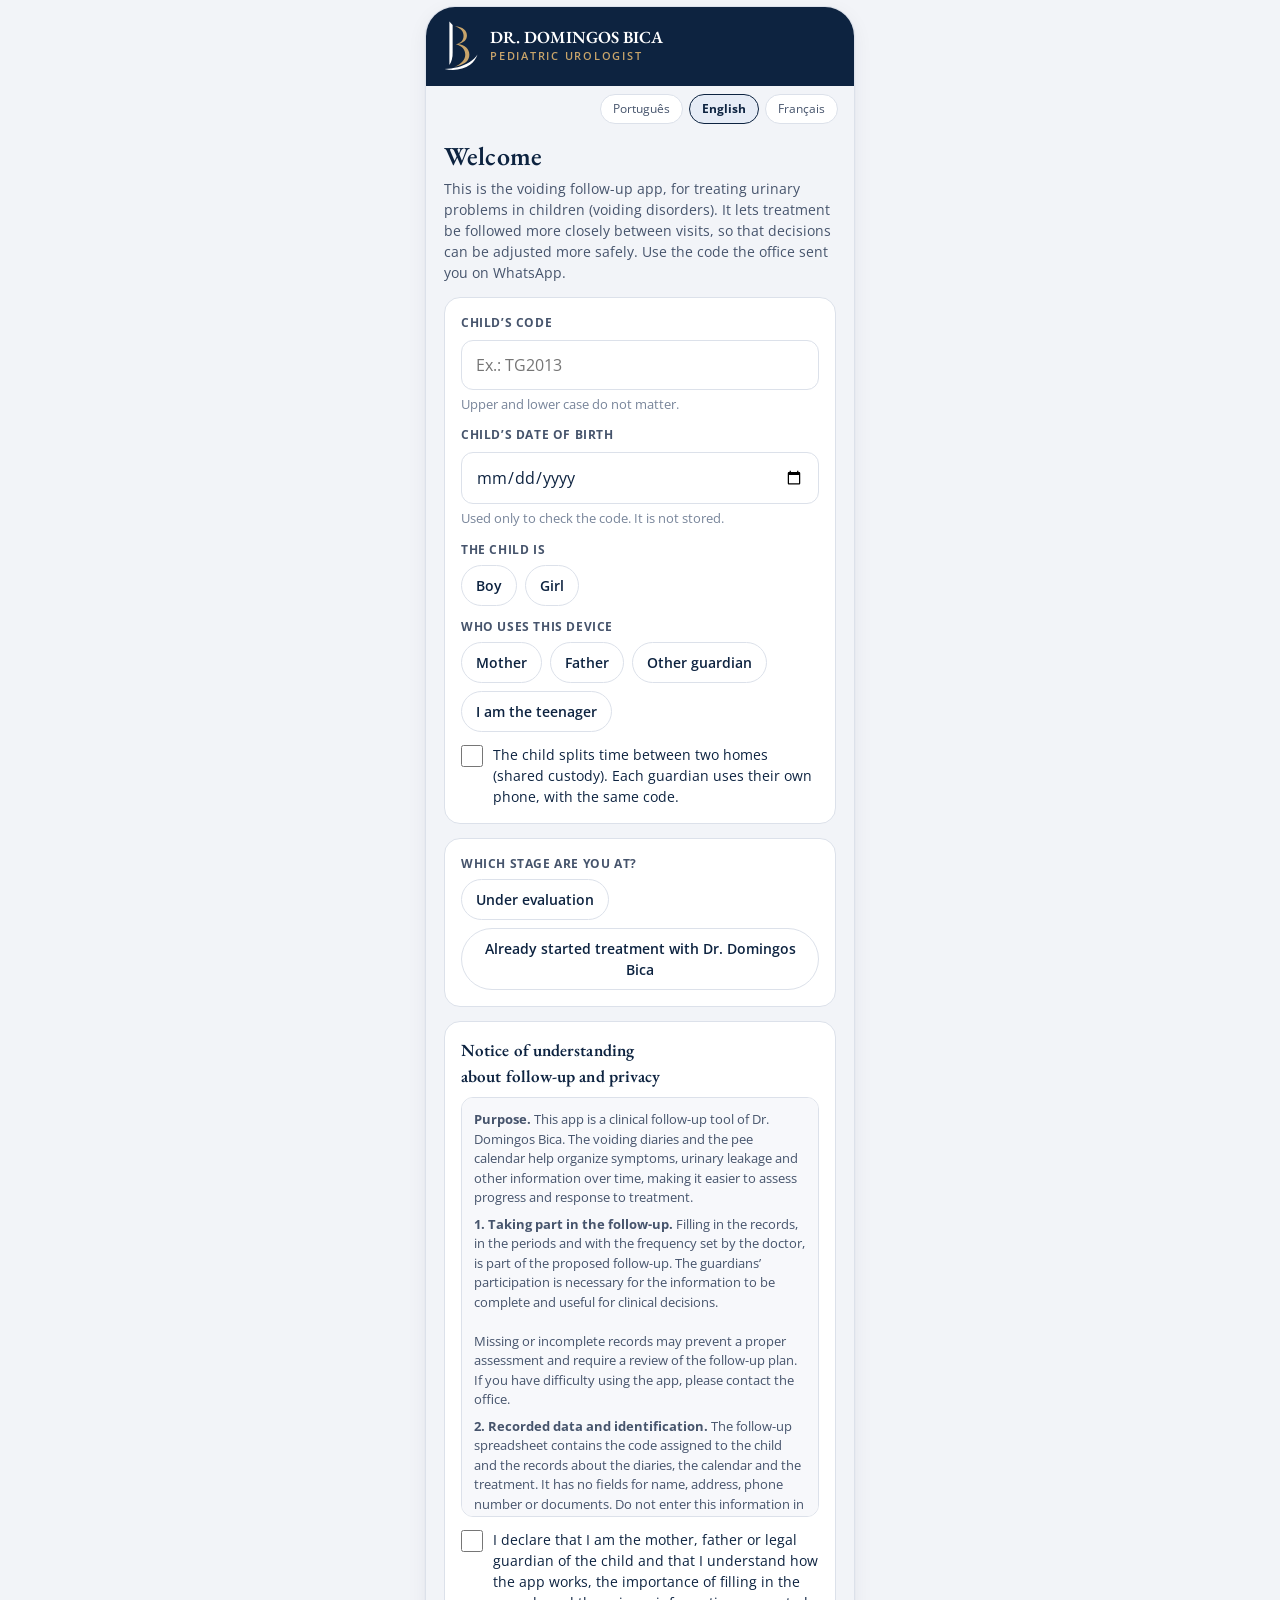
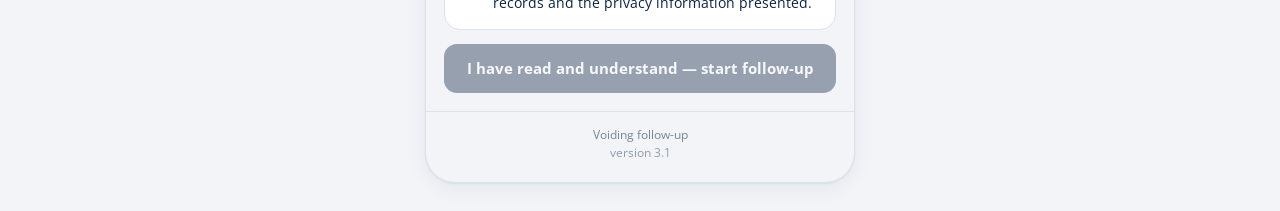
==== commit 896d47b9: "Add files via upload" ====
--- a/index.html
+++ b/index.html
@@ -111,7 +111,7 @@
 .sym[aria-pressed="true"]{border-color:var(--sel-line);background:var(--sel)}
 .cal{display:grid;grid-template-columns:repeat(7,1fr);gap:4px}
 .cal .h{font-size:11px;font-weight:700;text-align:center;color:var(--muted);text-transform:uppercase;padding:2px 0}
-.day{aspect-ratio:1/1.12;border:1px solid var(--line);background:var(--surface);border-radius:10px;padding:3px 2px;display:flex;flex-direction:column;align-items:center;justify-content:space-between;font-size:11px;color:var(--ink2);min-width:0}
+.day{-webkit-user-select:none;user-select:none;-webkit-touch-callout:none;touch-action:manipulation;aspect-ratio:1/1.12;border:1px solid var(--line);background:var(--surface);border-radius:10px;padding:3px 2px;display:flex;flex-direction:column;align-items:center;justify-content:space-between;font-size:11px;color:var(--ink2);min-width:0}
 .day b{font-size:18px;line-height:1;font-weight:400}
 .day .fl{font-size:9px;line-height:1;min-height:9px}
 .day.off{opacity:.38}
@@ -222,7 +222,7 @@
 <script>
 /* Preencha API_URL com o endereço do programa do Google (termina em /exec) */
 const API_URL='https://script.google.com/macros/s/AKfycbxOjWwSj60sG7hnjUilc_hHmllMNoVv36OOzKeRVvDBodoyF36NVerPX-jxHn_pS4eX/exec';
-const APP_V='3.0';
+const APP_V='3.1';
 const TERMO_V='2026-10-v2';
 
 'use strict';
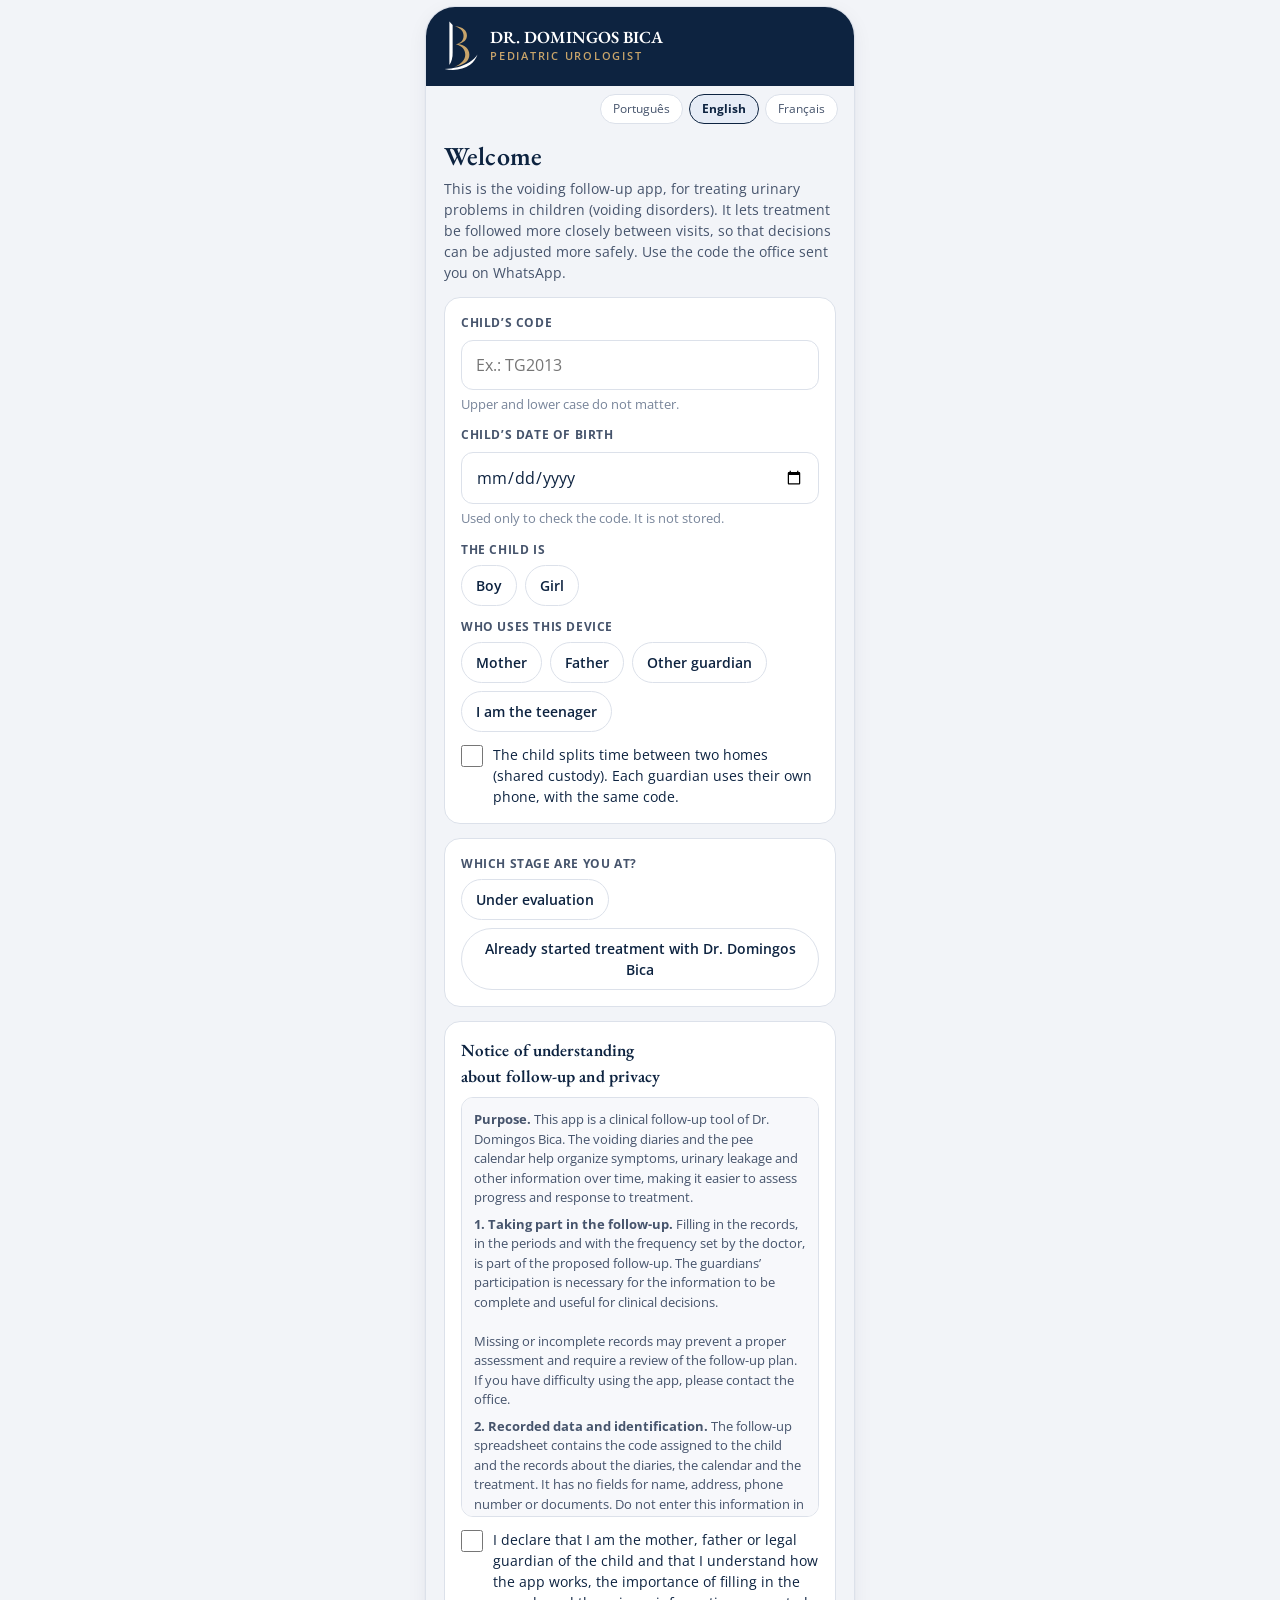
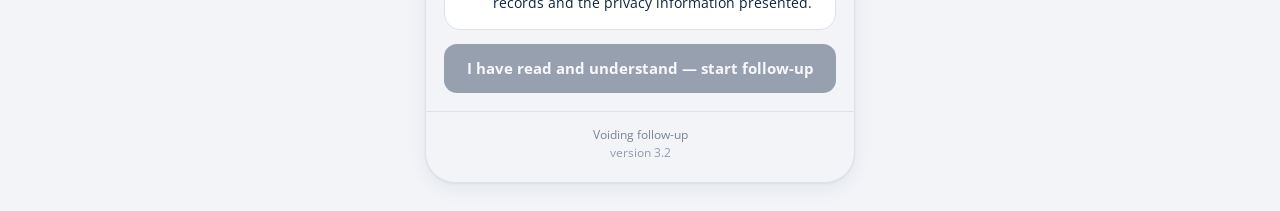
==== commit 67dde20d: "Add files via upload" ====
--- a/index.html
+++ b/index.html
@@ -222,7 +222,7 @@
 <script>
 /* Preencha API_URL com o endereço do programa do Google (termina em /exec) */
 const API_URL='https://script.google.com/macros/s/AKfycbxOjWwSj60sG7hnjUilc_hHmllMNoVv36OOzKeRVvDBodoyF36NVerPX-jxHn_pS4eX/exec';
-const APP_V='3.1';
+const APP_V='3.2';
 const TERMO_V='2026-10-v2';
 
 'use strict';
@@ -573,7 +573,7 @@
 'in.liq':['Líquidos ao longo do dia','Fluids through the day','Liquides au cours de la journée'],'in.liqh':['A distribuição importa tanto quanto a quantidade.','The distribution matters as much as the amount.','La répartition compte autant que la quantité.'],
 'in.l1':['Ao acordar','On waking','Au réveil'],'in.l1v':['2 a 3 copos','2 to 3 glasses','2 à 3 verres'],'in.l2':['Manhã','Morning','Matin'],'in.l2v':['Bastante','Plenty','Beaucoup'],'in.l3':['Tarde','Afternoon','Après-midi'],'in.l3v':['Moderado','Moderate','Modéré'],'in.l4':['Jantar','Dinner','Dîner'],'in.l4v':['Pouco','Little','Peu'],'in.l5':['2 horas antes de dormir','2 hours before bed','2 heures avant le coucher'],'in.l5v':['Nenhum','None','Aucun'],
 'in.hyd':['Quanto beber por dia','How much to drink per day','Combien boire par jour'],'in.age':['Idade','Age','Âge'],'in.total':['Total','Total','Total'],'in.cups':['Em copos de 200 mL','In 200 mL glasses','En verres de 200 mL'],
-'hy.a1':['4 a 8 anos','4 to 8 years','4 à 8 ans'],'in.a1t':['cerca de 1,7 L','about 1.7 L','environ 1,7 L'],'hy.a2':['9 a 13 anos','9 to 13 years','9 à 13 ans'],'in.a2t':['2,1 a 2,4 L','2.1 to 2.4 L','2,1 à 2,4 L'],'hy.a3':['14 a 18 anos','14 to 18 years','14 à 18 ans'],'in.a3t':['2,5 a 3,3 L','2.5 to 3.3 L','2,5 à 3,3 L'],
+'hy.a1':['4 a 8 anos','4 to 8 years','4 à 8 ans'],'hy.a1t':['cerca de 1,7 L','about 1.7 L','environ 1,7 L'],'hy.a2':['9 a 13 anos','9 to 13 years','9 à 13 ans'],'hy.a2t':['2,1 a 2,4 L','2.1 to 2.4 L','2,1 à 2,4 L'],'hy.a3':['14 a 18 anos','14 to 18 years','14 à 18 ans'],'hy.a3t':['2,5 a 3,3 L','2.5 to 3.3 L','2,5 à 3,3 L'],
 'in.cups1':['8 a 9','8 to 9','8 à 9'],'in.cups2':['10 a 12','10 to 12','10 à 12'],'in.cups3':['12 a 16','12 to 16','12 à 16'],
 'in.href':['Referência de hidratação infantil da Sociedade Brasileira de Pediatria, conforme o Dr. Domingos.','Child hydration reference from the Brazilian Society of Pediatrics, as used by Dr. Domingos.','Référence d’hydratation de l’enfant de la Société brésilienne de pédiatrie, selon le Dr Domingos.'],
 'in.hab':['Hábitos','Habits','Habitudes'],'in.h1':['Urinar em horários regulares, cerca de 8 vezes por dia (fora do dia do diário).','Pee at regular times, about 8 times a day (except on diary day).','Uriner à heures régulières, environ 8 fois par jour (hors jour du journal).'],
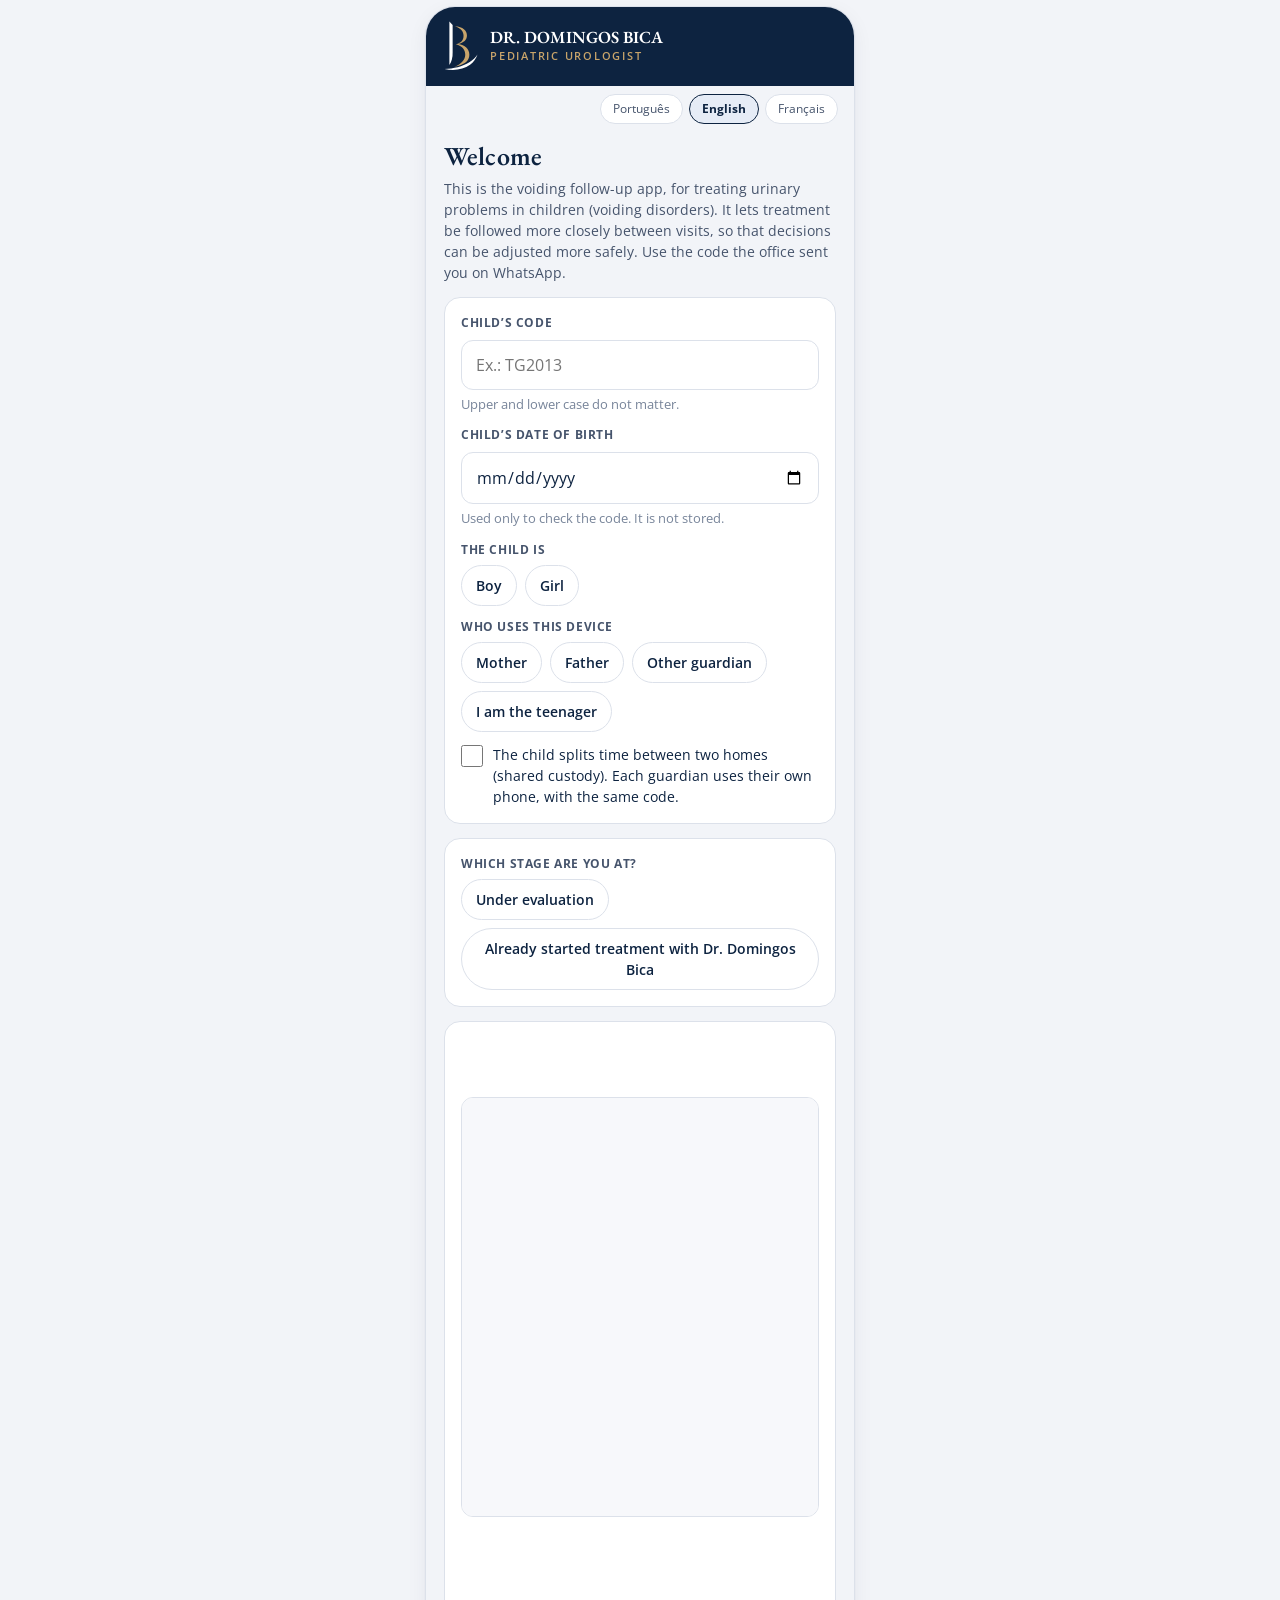
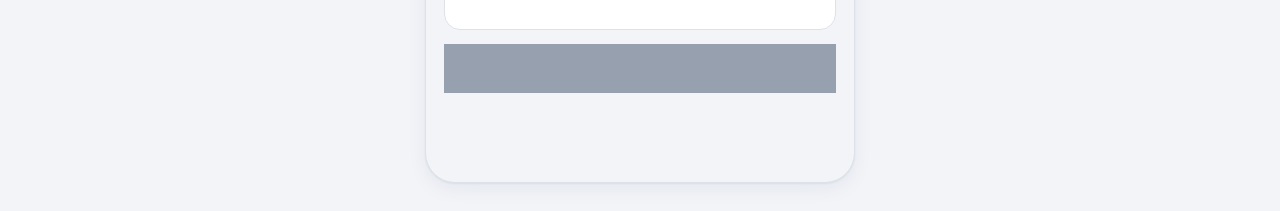
==== commit 0b59b440: "Add files via upload" ====
--- a/index.html
+++ b/index.html
@@ -222,7 +222,7 @@
 <script>
 /* Preencha API_URL com o endereço do programa do Google (termina em /exec) */
 const API_URL='https://script.google.com/macros/s/AKfycbxOjWwSj60sG7hnjUilc_hHmllMNoVv36OOzKeRVvDBodoyF36NVerPX-jxHn_pS4eX/exec';
-const APP_V='3.2';
+const APP_V='3.4';
 const TERMO_V='2026-10-v2';
 
 'use strict';
@@ -533,6 +533,11 @@
 'nt.step1':['Passo 1 de 2 · Criança','Step 1 of 2 · Child','Étape 1 sur 2 · Enfant'],'nt.step2':['Passo 2 de 2 · Responsáveis','Step 2 of 2 · Guardians','Étape 2 sur 2 · Responsables'],
 'nt.cont':['Continuar','Continue','Continuer'],'nt.draw':['Desenho da criança: ','Child’s picture: ','Dessin de l’enfant : '],'nt.back':['‹ Voltar à parte da criança','‹ Back to the child’s part','‹ Retour à la partie de l’enfant'],
 /* resumo semanal */
+'wk.media':['MÉDIA POR DIA na última semana','DAILY AVERAGE in the last week','MOYENNE PAR JOUR la semaine dernière'],'wk.mediah':['Pense no dia a dia da semana: quantas vezes, em média, POR DIA? Não some a semana inteira.','Think of a typical day this week: how many times, on average, PER DAY? Do not add up the whole week.','Pensez à une journée type : combien de fois, en moyenne, PAR JOUR ? N’additionnez pas la semaine.'],
+'wk.ad':['Escapes de xixi na roupa, de dia (por dia)','Daytime pee accidents in clothes (per day)','Fuites d’urine dans les vêtements, le jour (par jour)'],'wk.at':['Como foram esses escapes, em geral?','How were these accidents, in general?','Comment étaient ces fuites, en général ?'],
+'wk.atu':['Com urgência: ficou apertado e não chegou a tempo ao banheiro','With urgency: needed to go badly and did not make it in time','Avec urgence : très pressé, pas arrivé à temps aux toilettes'],'wk.ats':['Sem perceber: só viu a roupa molhada','Without noticing: only saw the wet clothes','Sans s’en rendre compte : a vu seulement les vêtements mouillés'],'wk.atb':['Os dois tipos','Both kinds','Les deux types'],'wk.aterr':['Escolha como foram os escapes (com urgência, sem perceber ou os dois).','Choose how the accidents were (with urgency, without noticing, or both).','Choisissez comment étaient les fuites (avec urgence, sans s’en rendre compte ou les deux).'],'wk.at0':['Sem escapes: não precisa responder mais nada aqui.','No accidents: nothing more to answer here.','Pas de fuites : rien d’autre à répondre ici.'],
+'wk.ug':['Urgência para urinar','Urgency to pee','Urgence d’uriner'],'wk.ugh':['Urgência é a criança ficar apertada, com muita vontade de fazer xixi, e correr para o banheiro. Como foi na semana?','Urgency is when the child suddenly needs to pee badly and rushes to the bathroom. How was the week?','L’urgence, c’est quand l’enfant a très envie de faire pipi et court aux toilettes. Comment était la semaine ?'],'wk.u0':['Nenhuma','None','Aucune'],'wk.u1':['Pequena','Mild','Légère'],'wk.u2':['Moderada','Moderate','Modérée'],'wk.u3':['Intensa','Severe','Intense'],'wk.uerr':['Escolha a intensidade da urgência (ou Nenhuma).','Choose the urgency level (or None).','Choisissez l’intensité de l’urgence (ou Aucune).'],
+'wk.tr':['Precisou trocar a roupa por causa dos escapes? Quantas vezes por dia, em média','Did the child need a clothing change because of the accidents? How many times per day, on average','A-t-il fallu changer de vêtements à cause des fuites ? Combien de fois par jour, en moyenne'],'wk.trh':['Se não precisou, marque 0','If not needed, choose 0','Si non, choisissez 0'],'wk.c0':['0','0','0'],'wk.c05':['menos de 1','less than 1','moins de 1'],'wk.c5':['5 ou mais','5 or more','5 ou plus'],'wk.dia':['por dia','per day','par jour'],
 'wk.title':['Resumo da semana','Weekly summary','Résumé de la semaine'],'wk.lead':['De {0} a {1}. Leva cerca de 1 minuto.','From {0} to {1}. Takes about 1 minute.','Du {0} au {1}. Environ 1 minute.'],
 'wk.dias':['Dias desta semana com a criança','Days this week with the child','Jours de cette semaine avec l’enfant'],'wk.diash':['Só os dias em que ela esteve com você','Only the days the child was with you','Seulement les jours où l’enfant était avec vous'],
 'wk.av':['Escapes de xixi no dia','Daytime pee accidents','Fuites d’urine dans la journée'],'wk.avh':['Com aviso: deu vontade e não deu tempo','With warning: felt the need but did not make it in time','Avec avertissement : envie ressentie mais pas le temps'],
@@ -1009,9 +1014,10 @@
 function viewWeek(){
  const w=S.ws,a=add(monday(TODAY),-7);
  const q=(ti,sub,p,mn,mx)=>'<div class="qrow"><div class="q">'+ti+(sub?'<small>'+sub+'</small>':'')+'</div>'+stepper(p,mn,mx)+'</div>';
+ const avg=(k,ti,sub)=>'<div class="qrow" style="display:block"><div class="q" style="font-weight:700">'+ti+(sub?'<small>'+sub+'</small>':'')+'</div><div class="chips" style="margin-top:6px">'+[[0,'0'],[1,'1'],[2,'2'],[3,'3'],[4,'4'],[5,t('wk.c5')]].map(x=>chipB('wkm',k,x[0],x[1],Number(w[k]||0)===x[0])).join('')+'</div></div>';
  return '<div class="body"><button class="back" data-a="go" data-v="menu">'+t('back')+'</button><div><h2>'+t('wk.title')+'</h2><p class="lead">'+t('wk.lead',F(a),F(add(a,6)))+'</p></div>'+
  '<div class="card">'+(S.p.cas?q(t('wk.dias'),t('wk.diash'),'ws.dias',0,7):'')+
- (hasMod('d')?q(t('wk.av'),t('wk.avh'),'ws.av',0,40)+q(t('wk.sem'),t('wk.semh'),'ws.sem',0,40)+q(t('wk.urg'),'','ws.urg',0,60)+q(t('wk.troca'),'','ws.troca',0,40):'')+
+ (hasMod('d')?'<div class="note" style="border-color:var(--gold);margin:0 0 10px"><b style="font-size:1.05em">'+t('wk.media')+'</b><br>'+t('wk.mediah')+'</div>'+avg('ad',t('wk.ad'),'')+(w.ad>0?'<div class="qrow"><div class="q">'+t('wk.at')+'</div></div><div class="chips">'+[['urg','wk.atu'],['sem','wk.ats'],['amb','wk.atb']].map(x=>chipB('wkt','at',x[0],t(x[1]),w.at===x[0])).join('')+'</div>'+(S.wkerr&&!w.at?'<p class="hint" style="color:#b3261e;font-weight:600">'+t('wk.aterr')+'</p>':'')+avg('tr',t('wk.tr'),t('wk.trh')):'<p class="hint" style="margin:0 0 10px">'+t('wk.at0')+'</p>')+'<div class="qrow" style="display:block"><div class="q" style="font-weight:700">'+t('wk.ug')+'<small>'+t('wk.ugh')+'</small></div><div class="chips" style="margin-top:6px">'+[['nenhuma','wk.u0'],['pequena','wk.u1'],['moderada','wk.u2'],['intensa','wk.u3']].map(x=>chipB('wkt','ui',x[0],t(x[1]),w.ui===x[0])).join('')+'</div>'+(S.wkerr&&!w.ui?'<p class="hint" style="color:#b3261e;font-weight:600">'+t('wk.uerr')+'</p>':'')+'</div>':'')+
  q(t('wk.regra'),t('wk.regrah'),'ws.regra',0,7)+
  (hasMod('i')?q(t('wk.evac'),'','ws.evac',0,21)+'<div class="qrow"><div class="q">'+t('wk.stool')+'</div></div><div class="chips">'+[1,2,4,6].map(v=>'<button type="button" class="chip" data-a="wb" data-v="'+v+'" aria-pressed="'+(ws_b(v))+'">'+t('wk.s'+v)+'</button>').join('')+'</div>'+q(t('wk.fecal'),'','ws.fecal',0,21):'')+'</div>'+
  '<button class="btn block" data-a="savewk">'+t('wk.send')+'</button></div>';
@@ -1121,7 +1127,7 @@
  S={code:L.code||'',token:L.token||'',papel:L.papel||'',cfg:L.cfg||null,nights:L.nights||{},weeks:L.weeks||{},notes:L.notes||[],outbox:L.outbox||[],
   dx:Object.assign(newDx(),L.dx||{}),nt:'',p:{screen:L.token?(L.screen||'menu'):'onb',share:!!L.share,hqs:L.hqs||'',inst:L.inst||'',cq:L.cq,cqs:L.cqs||''},ob:blankOb(),draft:draftBlank(),
   draft2:{h:'12:00',v:'',nm:false,u:'ausente',p:'nenhuma',pt:'',o:''},draft3:{h:'12:00',v:0,t:'Outro',vv:''},
-  st:{dt:I(TODAY),ok:false,bad:false},ntq:[],ag:{q:false,dt:'',bad:false},mq:{},dv:{it:Array(10).fill(null)},dvok:false,imp:{n:0,d:0,i:0},iq:{nw:'',dw:''},hq:{hp:'',hm:[],hn:'',hd:'',hi:'',hu:''},ckmsg:'',impok:false,ws:L.ws||{dias:3,av:0,sem:0,urg:0,troca:0,regra:5,evac:6,bris:4,fecal:0},cal:{y:TODAY.getFullYear(),m:TODAY.getMonth()},busy:false,authBad:false};
+  st:{dt:I(TODAY),ok:false,bad:false},ntq:[],ag:{q:false,dt:'',bad:false},mq:{},dv:{it:Array(10).fill(null)},dvok:false,imp:{n:0,d:0,i:0},iq:{nw:'',dw:''},hq:{hp:'',hm:[],hn:'',hd:'',hi:'',hu:''},ckmsg:'',impok:false,ws:L.ws||{dias:3,av:0,sem:0,urg:0,troca:0,ad:0,at:'',ui:'',ug:0,tr:0,regra:5,evac:6,bris:4,fecal:0},cal:{y:TODAY.getFullYear(),m:TODAY.getMonth()},busy:false,authBad:false};
  if(S.cfg)applyCfg(S.cfg,true);
 }
 function applyCfg(c,quiet){
@@ -1305,9 +1311,13 @@
   Object.assign(S.dx,newDx());S.p.sheet=null;S.p.screen=(S.cfg&&S.cfg.fase==='trat')?'menu':'dx';save();toTop()},
  cqok(){S.p.cqs='';save()},
  wb(d){S.ws.bris=Number(d.v)},
+ wkm(d){S.ws[d.k]=Number(d.v);if(d.k==='ad'&&!(Number(d.v)>0))S.ws.at=''},
+ wkt(d){const k=d.k||'at';S.ws[k]=S.ws[k]===d.v?'':d.v},
  savewk(){const w=S.ws,k=I(add(monday(TODAY),-7));
-  S.weeks[k]={dias:w.dias,esc:w.av+w.sem,av:w.av,sem:w.sem,urg:w.urg,troca:w.troca,regra:w.regra,evac:w.evac,bris:w.bris,fecal:w.fecal};
-  queue('week',{semana:k,dias:w.dias,esc:w.av+w.sem,av:w.av,sem:w.sem,urg:w.urg,troca:w.troca,regra:w.regra,evac:w.evac,bris:w.bris,fecal:w.fecal});
+  S.wkerr=false;if(hasMod('d')&&((w.ad>0&&!w.at)||!w.ui)){S.wkerr=true;return}
+  if(hasMod('d')){const D=S.p.cas?Math.max(1,Number(w.dias)||7):7,tot=x=>Math.round((Number(x)||0)*D),e=tot(w.ad),ty=w.at||'urg';w.av=ty==='sem'?0:ty==='amb'?Math.ceil(e/2):e;w.sem=ty==='sem'?e:ty==='amb'?Math.floor(e/2):0;w.urg='';w.troca=e>0?tot(w.tr):0}
+  S.weeks[k]={dias:w.dias,esc:w.av+w.sem,av:w.av,sem:w.sem,urg:w.urg,troca:w.troca,regra:w.regra,evac:w.evac,bris:w.bris,fecal:w.fecal,urgint:hasMod('d')?w.ui:''};
+  queue('week',{semana:k,dias:w.dias,esc:w.av+w.sem,av:w.av,sem:w.sem,urg:w.urg,troca:w.troca,regra:w.regra,evac:w.evac,bris:w.bris,fecal:w.fecal,urgint:hasMod('d')?w.ui:''});
   S.p.screen='menu';cqCheck();save();toTop()},
  ntq(d){const i=S.ntq.indexOf(d.v);if(i>=0)S.ntq.splice(i,1);else S.ntq.push(d.v)},
  fbsend(){const x=(S.fb||'').trim();if(!x)return 'norender';const tx='PROBLEMAS OU DÚVIDAS EM RELAÇÃO AO APP\n\nCódigo: '+S.code+'\nApp v'+APP_V+'\nAparelho: '+(navigator.userAgent||'').replace(/^Mozilla\/5\.0 /,'').slice(0,70)+'\n\n'+x.slice(0,700);window.open('https://wa.me/5521984814150?text='+encodeURIComponent(tx),'_blank');S.fb=''},
